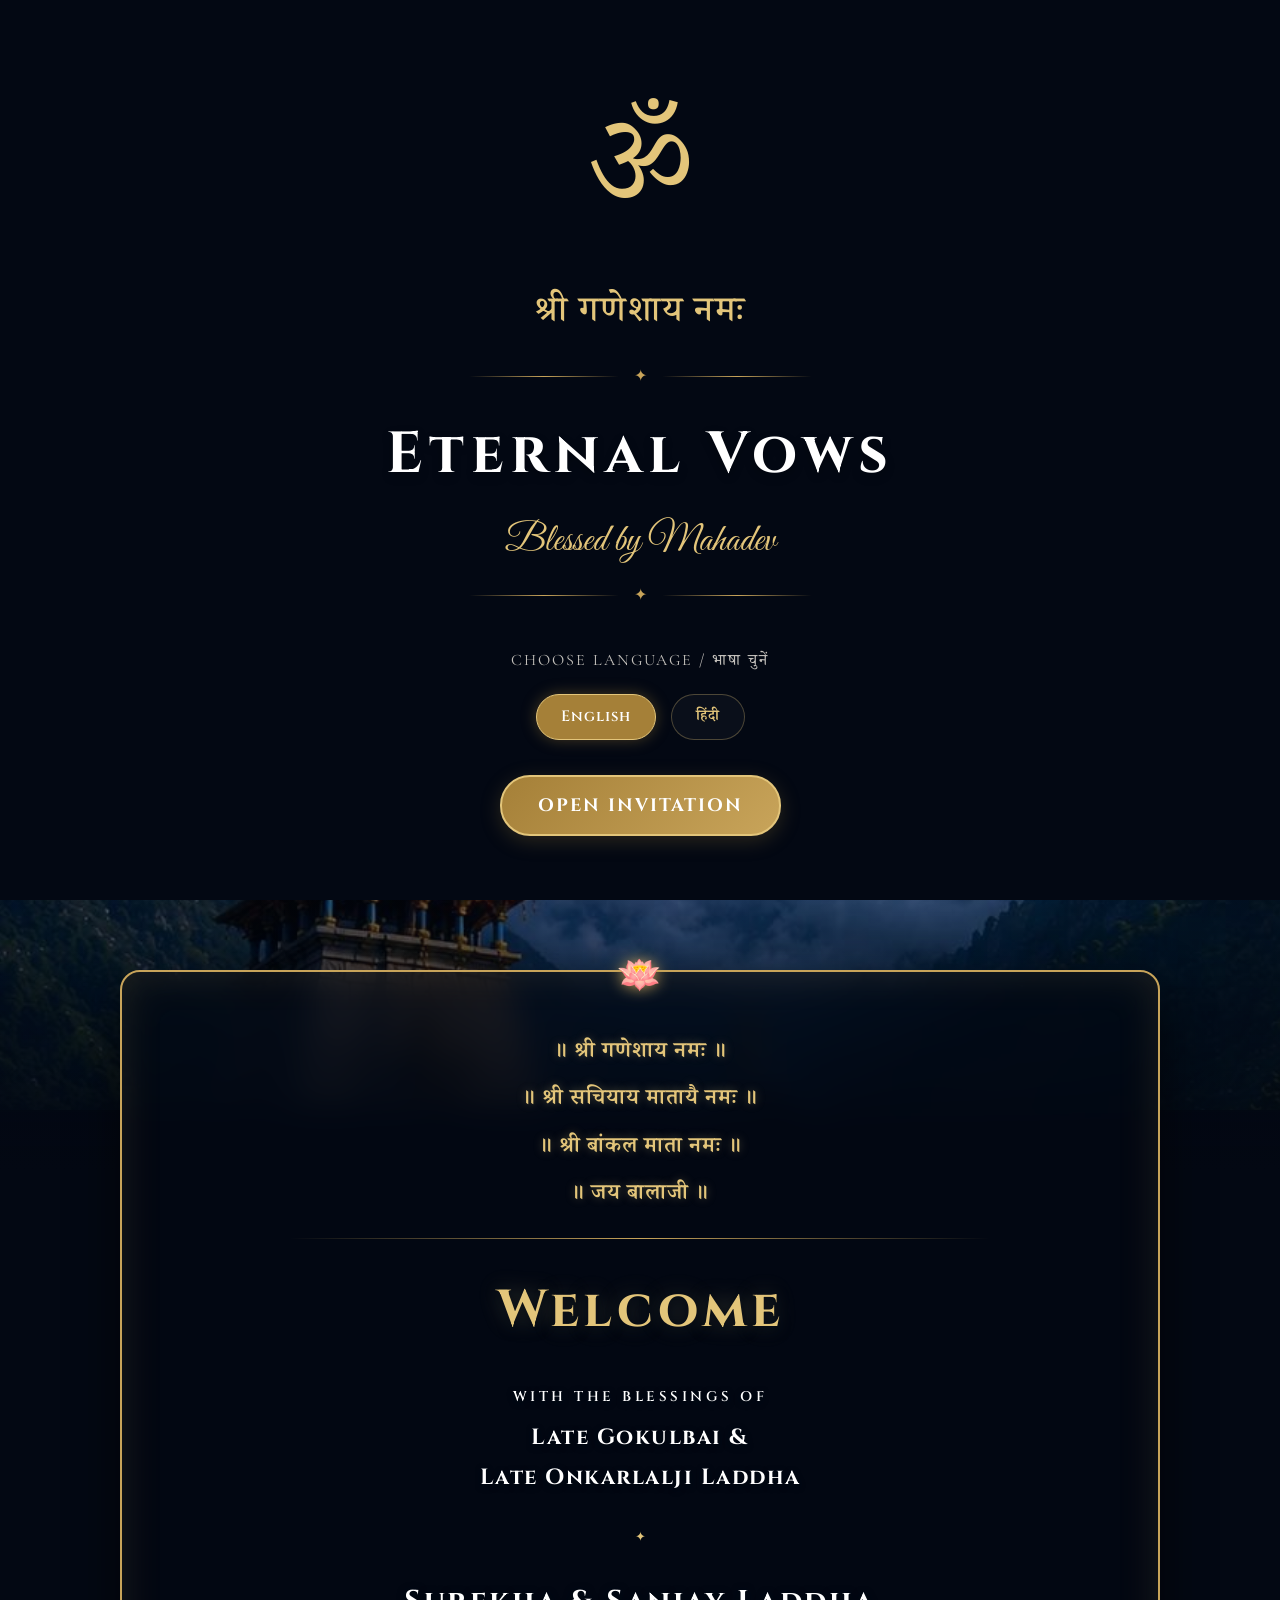
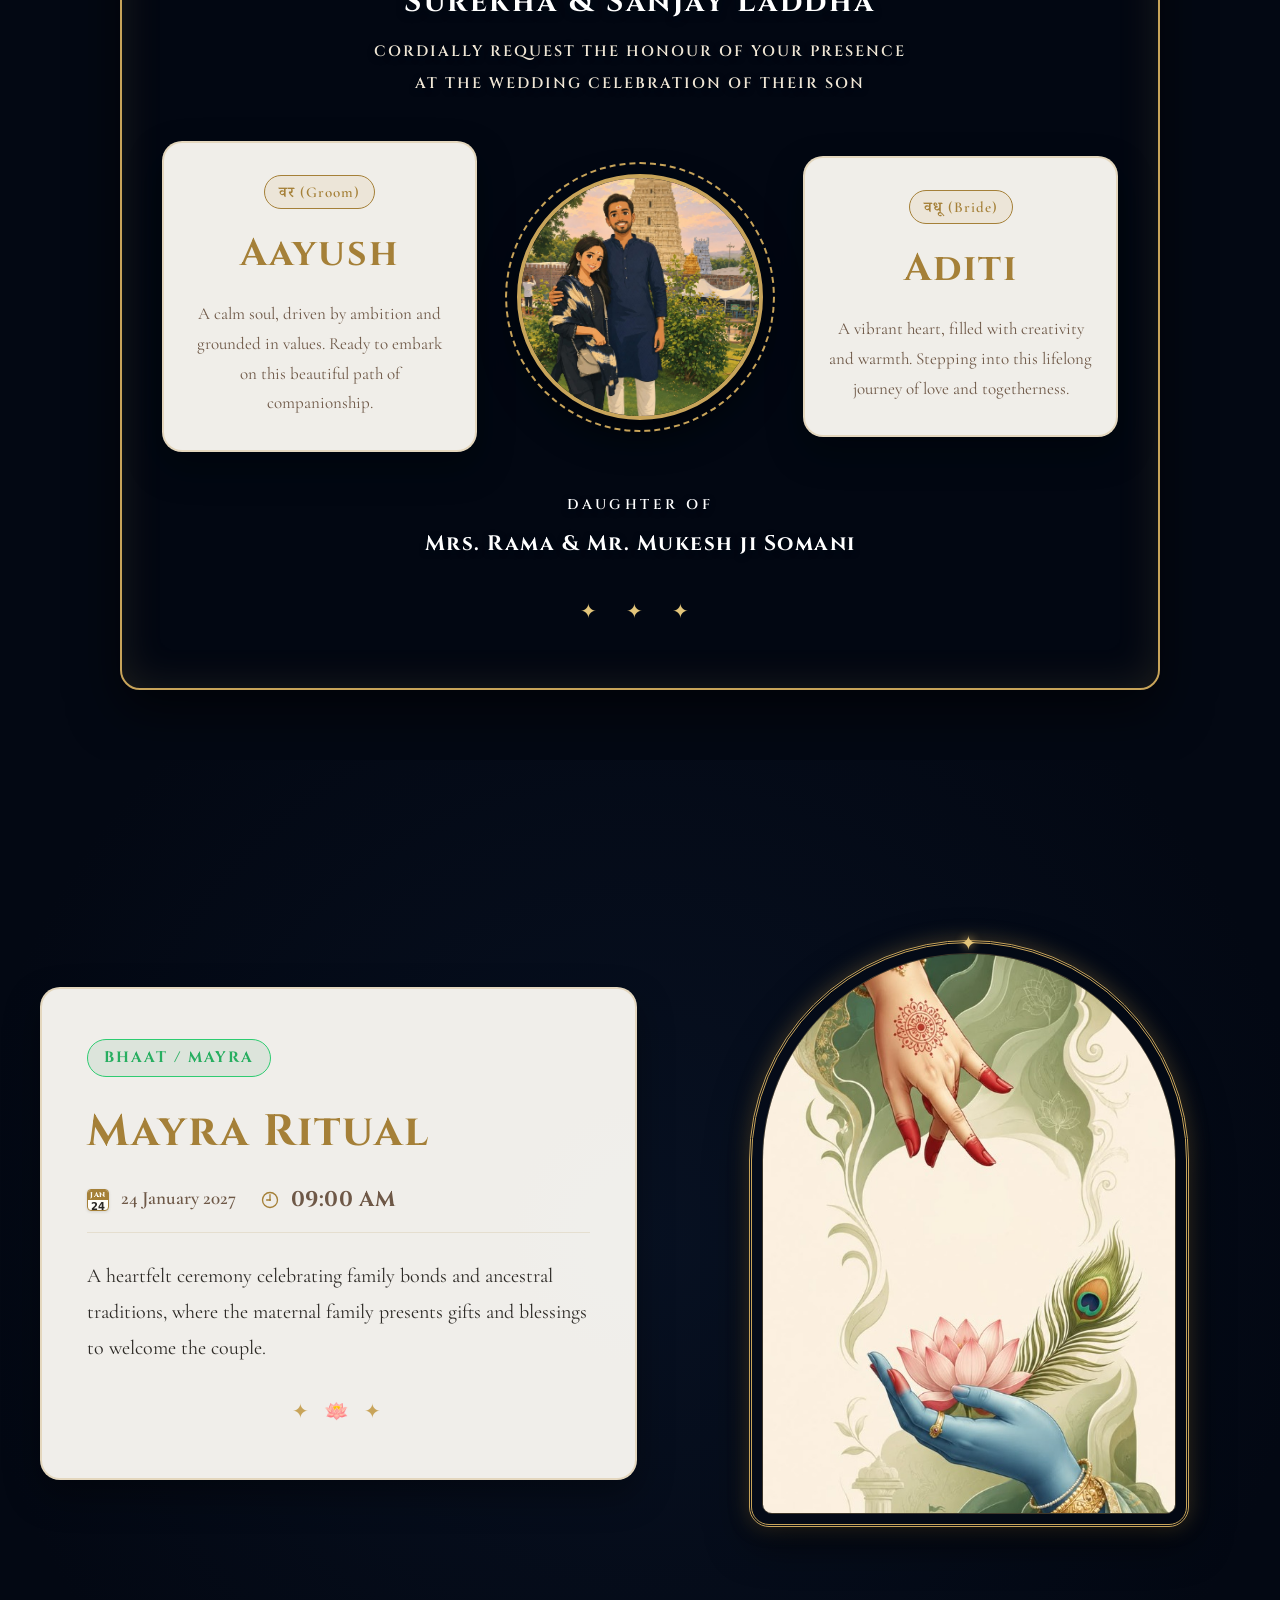
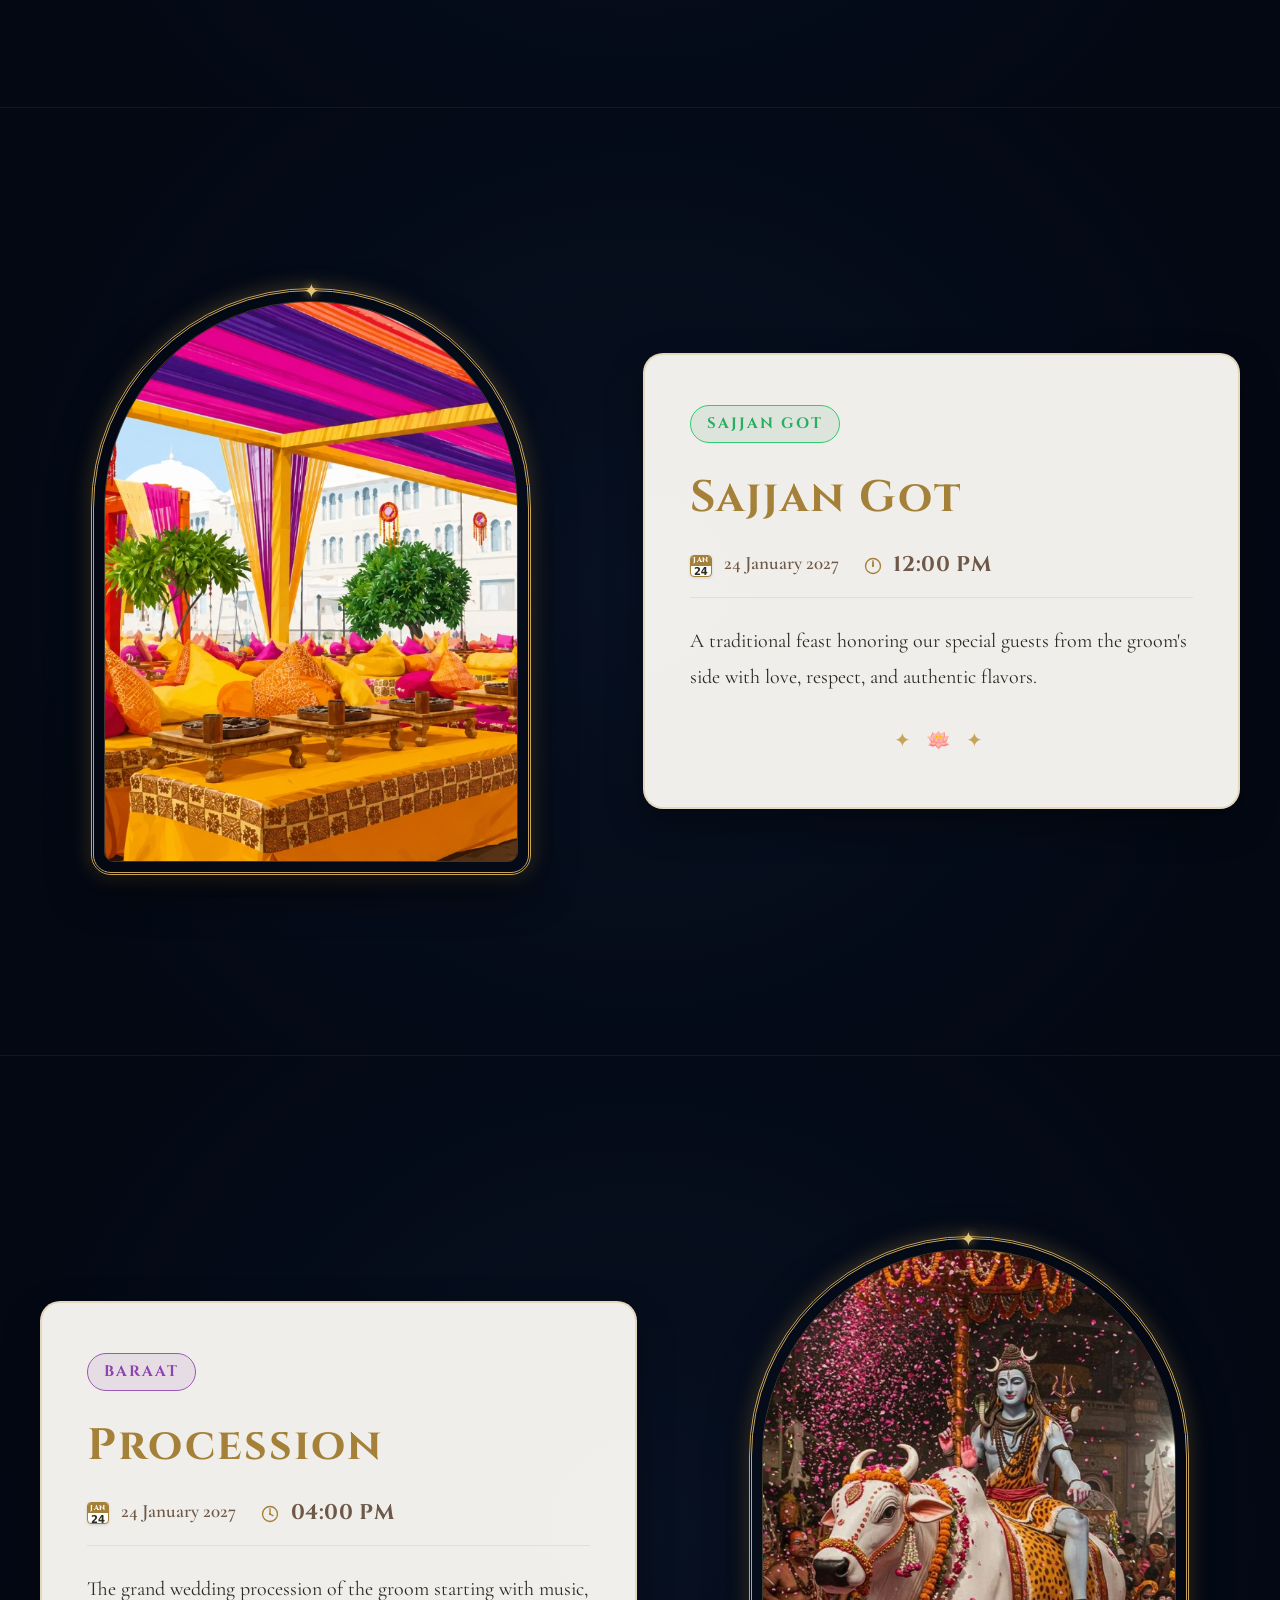
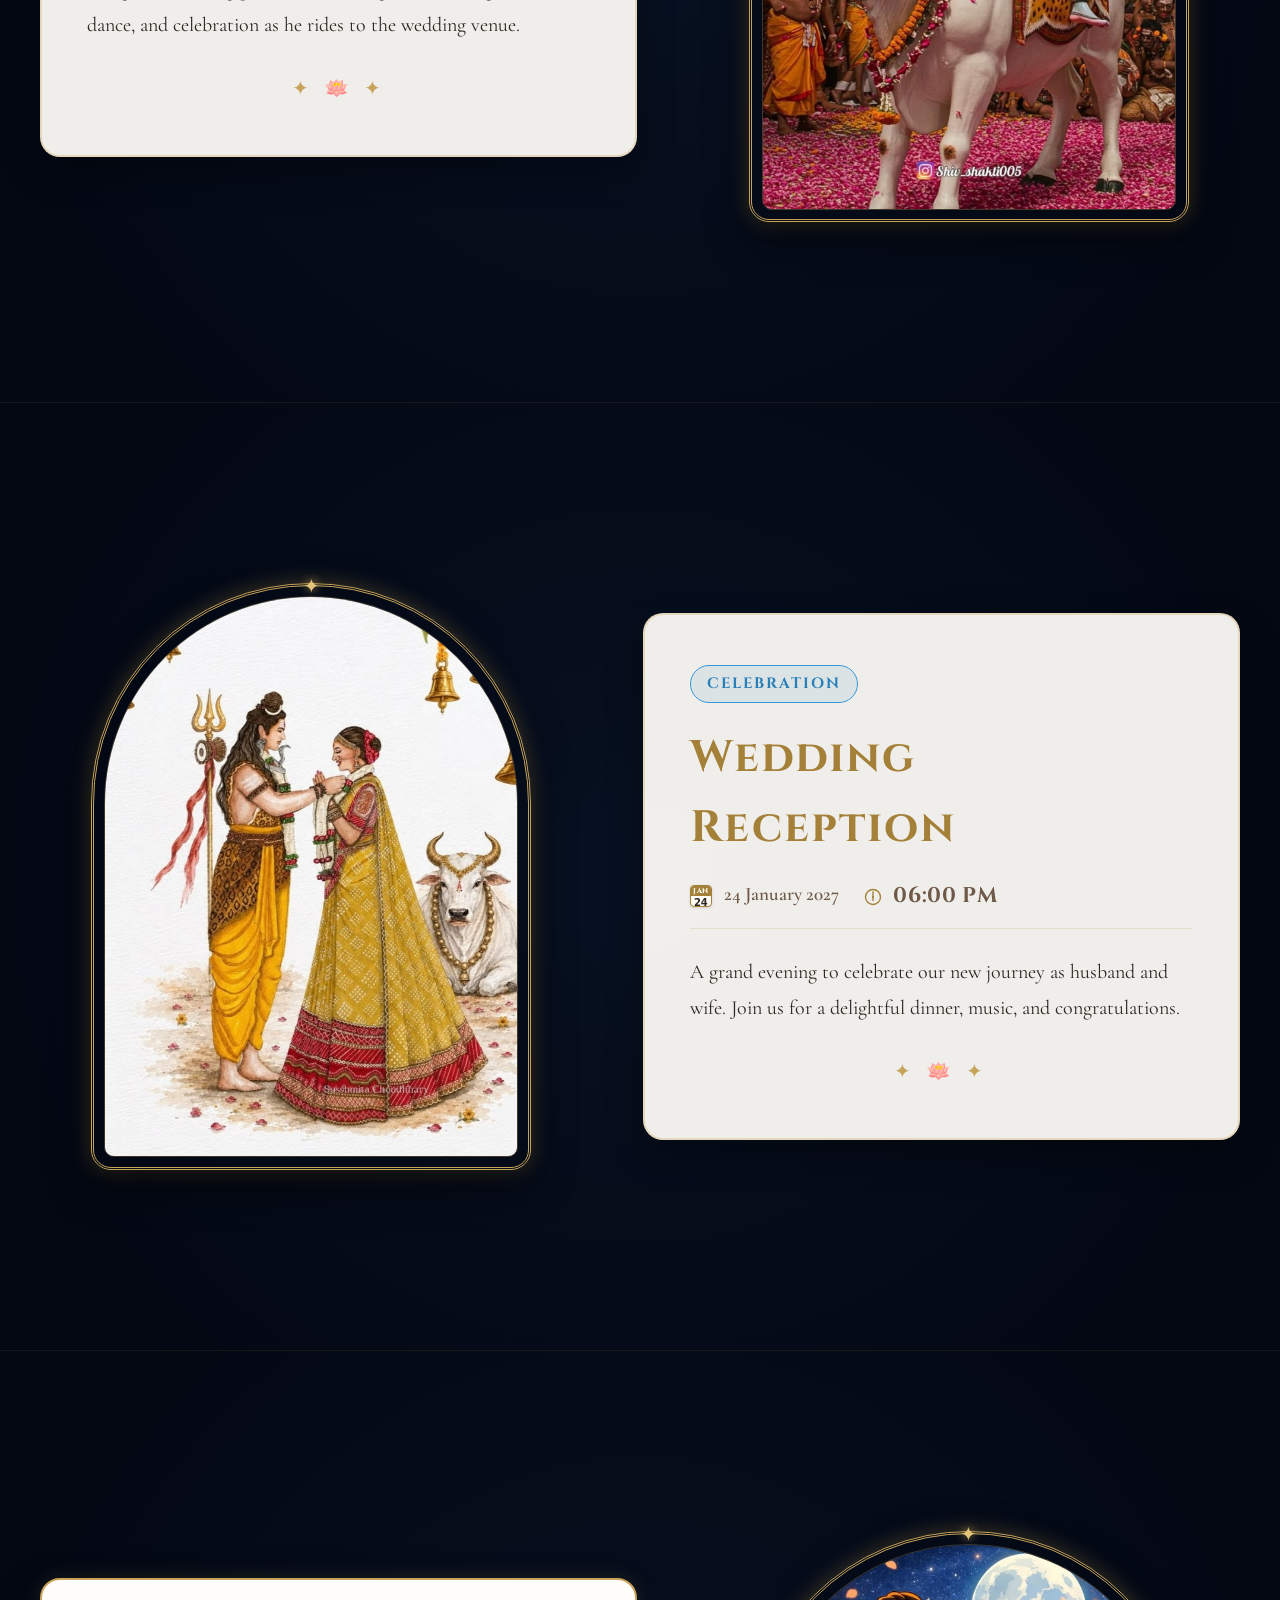
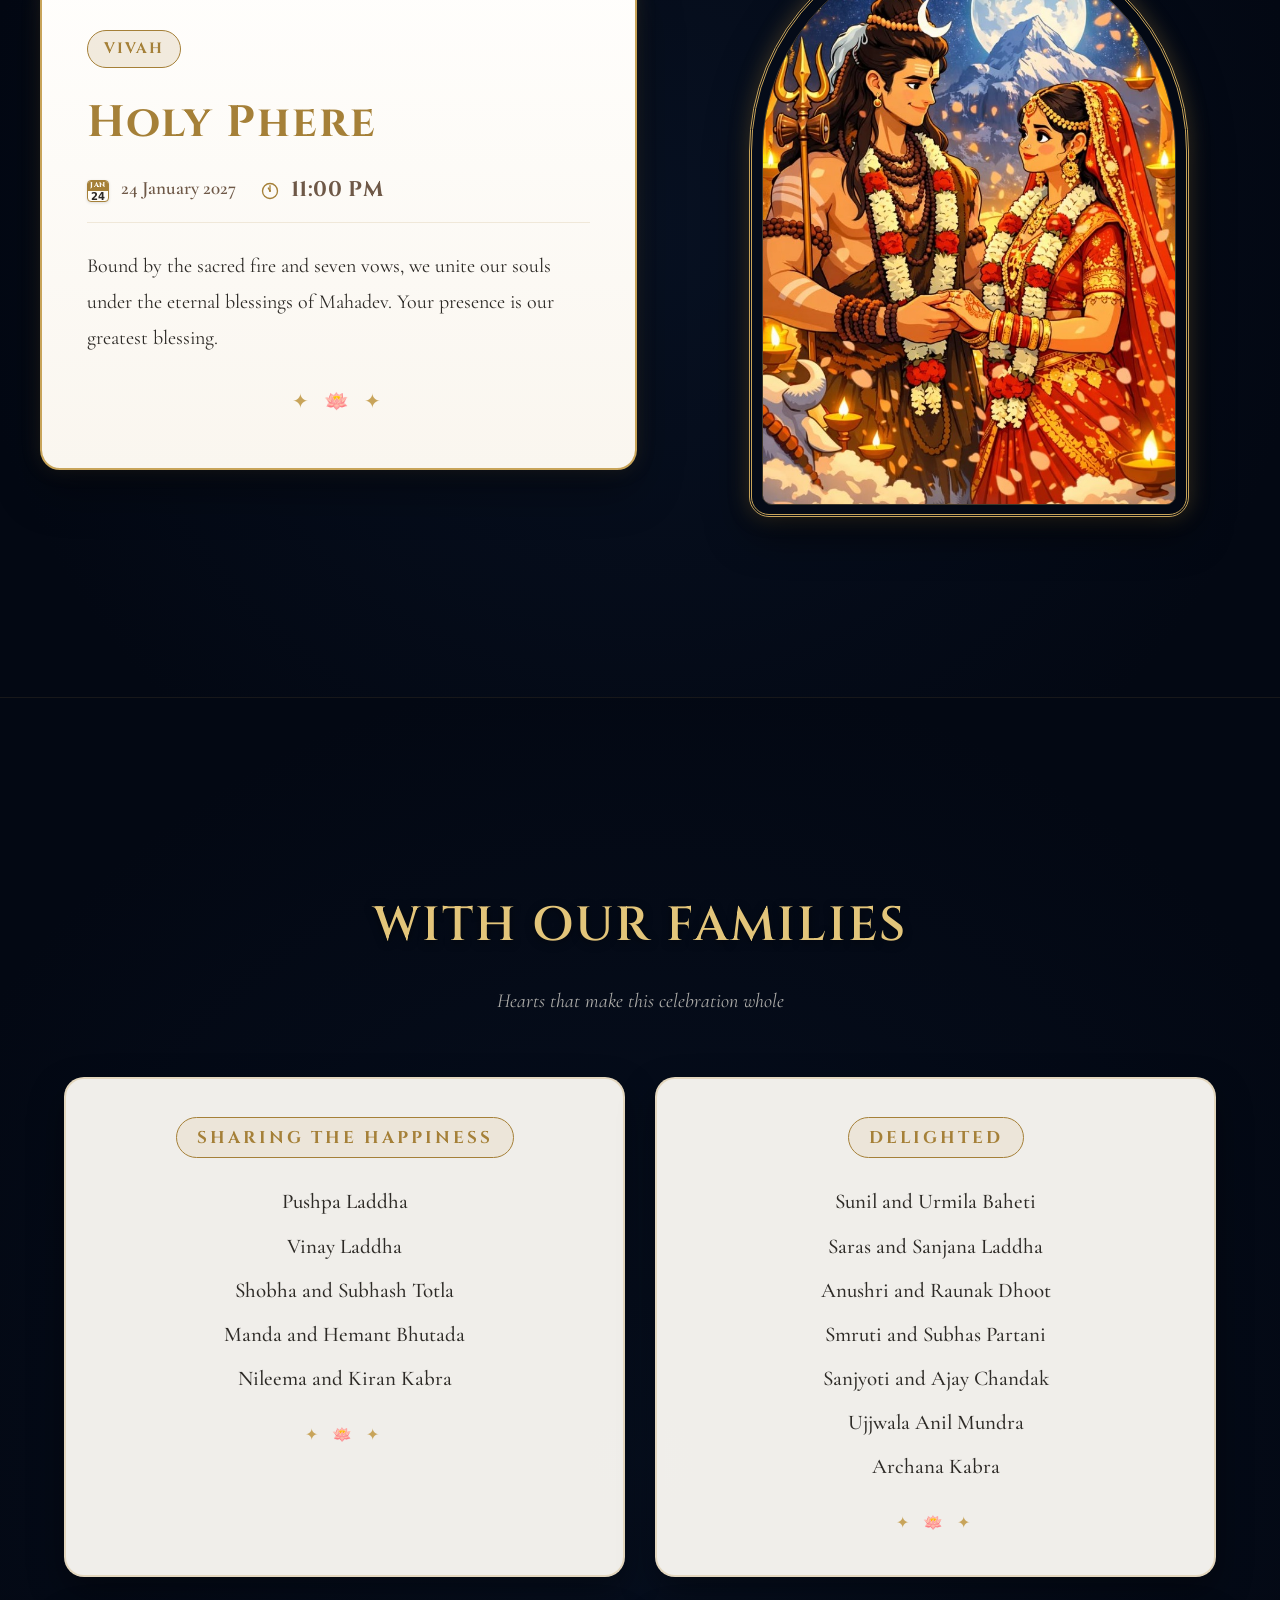
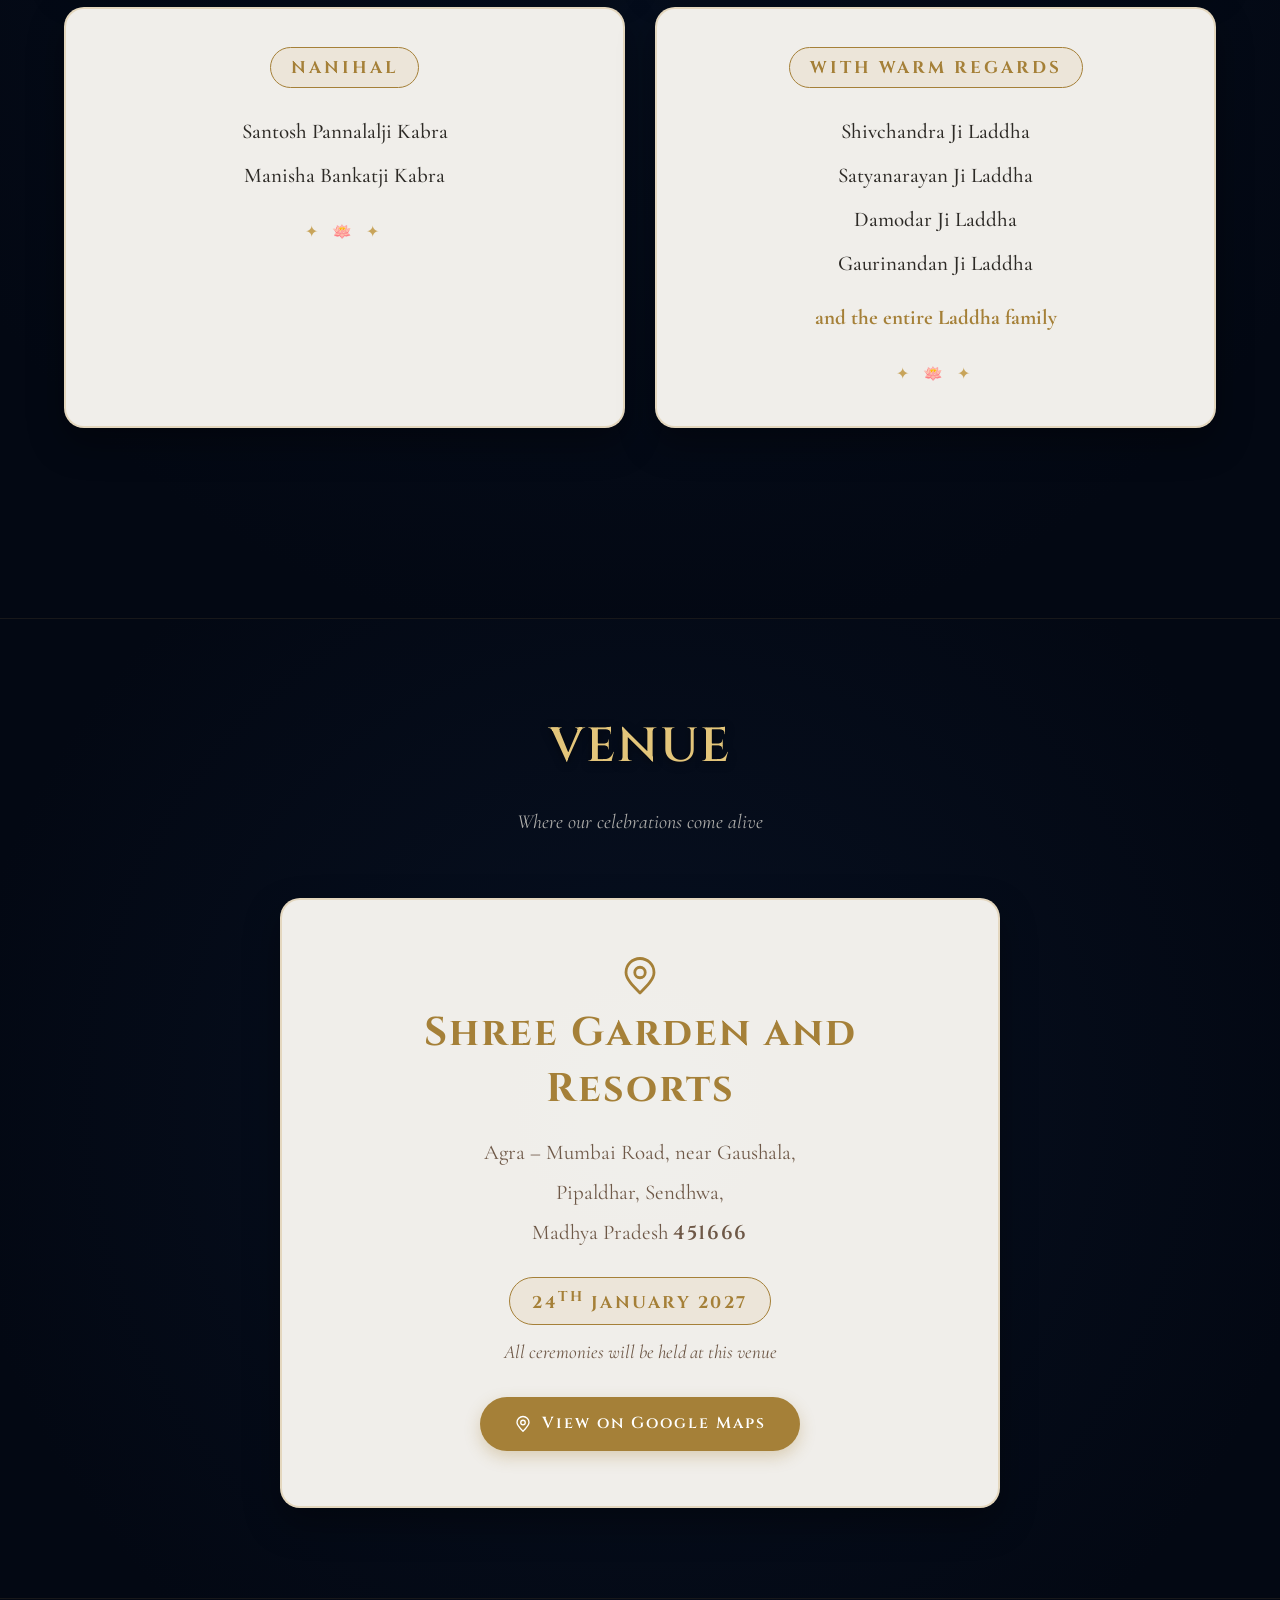
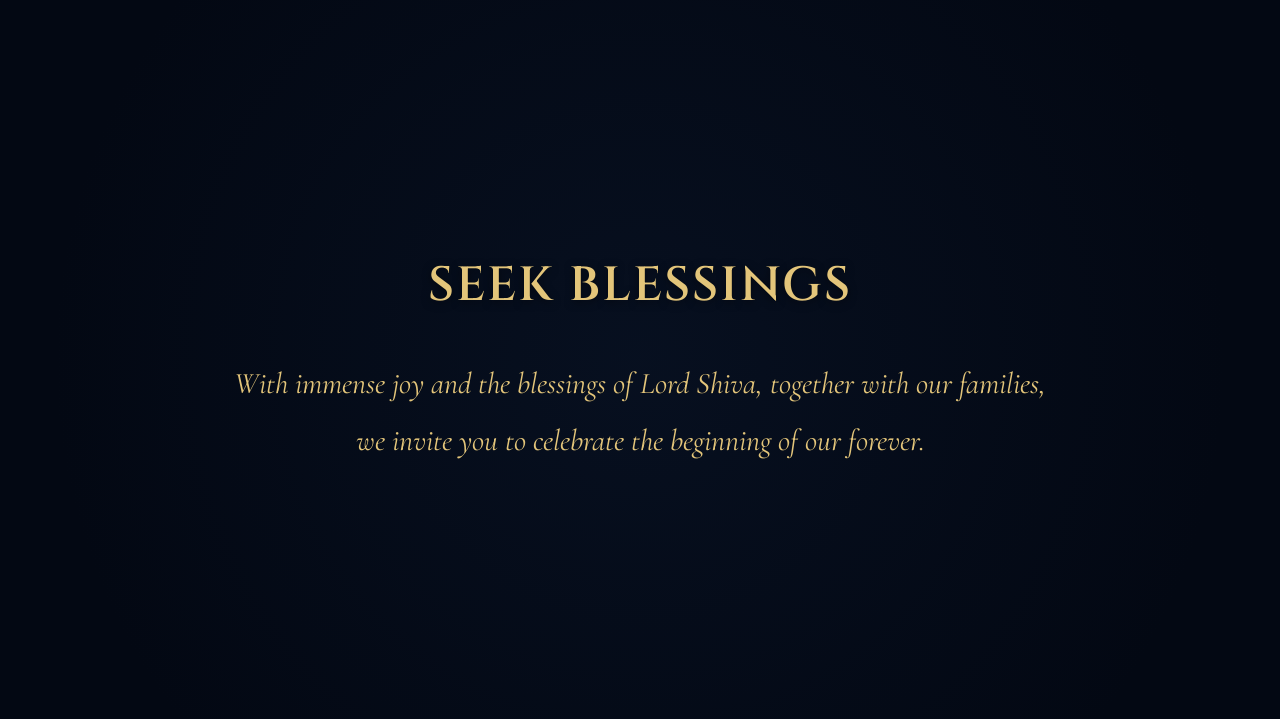
==== index.html @ 37b9961a "Eternal Vows invitation: 24 January programme only" ====
<!DOCTYPE html>
<html lang="en">

<head>
    <meta charset="UTF-8">
    <meta name="viewport" content="width=device-width, initial-scale=1.0">
    <title>Eternal Vows — Aayush & Aditi</title>

    <!-- Fonts -->
    <link rel="preconnect" href="https://fonts.googleapis.com">
    <link rel="preconnect" href="https://fonts.gstatic.com" crossorigin>
    <link href="https://fonts.googleapis.com/css2?family=Cinzel:wght@400;600;700&family=Cormorant+Garamond:ital,wght@0,300;0,400;0,500;0,600;0,700;1,400&family=Great+Vibes&family=Noto+Serif+Devanagari:wght@400;500;600;700&display=swap" rel="stylesheet">

    <!-- Stylesheets -->
    <link rel="stylesheet" href="css/variables.css?v=20260913">
    <link rel="stylesheet" href="css/base.css?v=20260913">
    <link rel="stylesheet" href="css/loader.css?v=20260913">      
    <link rel="stylesheet" href="css/story.css?v=20260913">
    <link rel="stylesheet" href="css/landing.css?v=20260913">
    <link rel="stylesheet" href="css/section.css?v=20260913">
    <link rel="stylesheet" href="css/invitation.css?v=20260913">
</head>

<body>

    <!-- ========================================== -->
    <!-- BACKGROUND MUSIC PLAYER -->
    <!-- ========================================== -->
    <button id="music-toggle" class="music-btn" aria-label="Toggle music">
        <span class="music-icon">🎵</span>
        <span class="music-waves">
            <span></span>
            <span></span>
            <span></span>
        </span>
    </button>
    <audio id="bg-music" loop preload="auto">
        <source src="assets/audio/audio.mp3" type="audio/mpeg">
    </audio>

    <!-- ========================================== -->
    <!-- DIVINE SPLASH SCREEN / LOADER -->
    <!-- ========================================== -->
    <section class="loader">
        <div class="loader-content">
            <div class="om-symbol">ॐ</div>
            <h2 class="loader-mantra" data-key="loader-mantra">श्री गणेशाय नमः</h2>
            <div class="divider">
                <span></span>
                ✦
                <span></span>
            </div>
            <h1 class="loader-title" data-key="loader-title">Eternal Vows</h1>
            <p class="loader-subtitle" data-key="loader-subtitle">Blessed by Mahadev</p>
            <div class="divider">
                <span></span>
                ✦
                <span></span>
            </div>
            
            <!-- Language and Open Controls -->
            <div class="splash-controls">
                <p class="select-lang-text" data-key="select-lang-text">Choose Language / भाषा चुनें</p>
                <div class="lang-buttons">
                    <button id="lang-en" class="lang-btn active">English</button>
                    <button id="lang-hi" class="lang-btn">हिंदी</button>
                </div>
                <button id="open-invitation-btn" class="open-btn" data-key="open-btn">Open Invitation</button>
            </div>
        </div>
    </section>

    <!-- ========================================== -->
    <!-- MAIN EXPERIENCE -->
    <!-- ========================================== -->
    <main class="experience">

        <!-- DIVINE INTRO WRAPPER (Shares a single continuous background) -->
        <div class="divine-intro-wrapper">
            <div class="divine-shared-bg"></div>
            <div class="divine-shared-overlay"></div>
            
            
            <!-- 1. LANDING HERO (Mount Kailash Parallax) -->
            <section class="landing" id="home">
                <div class="hero-content">
                    <div class="om">ॐ</div>
                    <h1 data-key="hero-title">यदेतद् हृदयं तव तदस्तु हृदयं मम।<br>यदिदं हृदयं मम तदस्तु हृदयं तव॥</h1>
                    <h2 data-key="hero-names">Aayush 🪷 Aditi</h2>
                    <p class="wedding-date" data-key="hero-date">24<sup>th</sup> January 2027</p>
                </div>
            </section>

            <!-- 2. THE INVITATION (inside the divine welcome arch) -->
            <section class="welcome" id="welcome">
                <div class="welcome-content welcome-arch-frame invite-on-dark reveal">
                    <div class="invite-mantras">
                        <span data-key="invite-mantra-1">॥ श्री गणेशाय नमः ॥</span>
                        <span data-key="invite-mantra-2">॥ श्री सचियाय मातायै नमः ॥</span>
                        <span data-key="invite-mantra-3">॥ श्री बांकल माता नमः ॥</span>
                        <span data-key="invite-mantra-4">॥ जय बालाजी ॥</span>
                    </div>

                    <div class="invite-rule"></div>

                    <h2 data-key="welcome-title">Welcome</h2>

                    <div class="invite-block">
                        <p class="invite-label" data-key="invite-blessings-label">With the Blessings of</p>
                        <p class="invite-elders" data-key="invite-elders">
                            Late Gokulbai &amp;<br>Late Onkarlalji Laddha
                        </p>
                    </div>

                    <div class="invite-star">✦</div>

                    <div class="invite-block">
                        <h3 class="invite-hosts" data-key="invite-hosts">Surekha &amp; Sanjay Laddha</h3>
                        <p class="invite-request" data-key="invite-request">
                            cordially request the honour of your presence at the wedding celebration of their son
                        </p>
                    </div>

                    <div class="couple-container reveal">
                        <div class="couple-card groom">
                            <div class="card-inner">
                                <span class="spiritual-tag" data-key="groom-tag">वर (Groom)</span>
                                <h3 data-key="groom-name">Aayush</h3>
                                <p class="story-desc" data-key="groom-desc">
                                    A calm soul, driven by ambition and grounded in values. Ready to embark on this beautiful path of companionship.
                                </p>
                            </div>
                        </div>
                        <div class="couple-img-holder">
                            <img src="assets/images/couple/couple-photo.jpeg" alt="Aayush &amp; Aditi" class="couple-image">
                            <div class="frame-border"></div>
                        </div>
                        <div class="couple-card bride">
                            <div class="card-inner">
                                <span class="spiritual-tag" data-key="bride-tag">वधू (Bride)</span>
                                <h3 data-key="bride-name">Aditi</h3>
                                <p class="story-desc" data-key="bride-desc">
                                    A vibrant heart, filled with creativity and warmth. Stepping into this lifelong journey of love and togetherness.
                                </p>
                            </div>
                        </div>
                    </div>

                    <div class="invite-block">
                        <p class="invite-label" data-key="invite-daughter-label">Daughter of</p>
                        <p class="invite-parents" data-key="invite-bride-parents">
                            Mrs. Rama &amp; Mr. Mukesh ji Somani
                        </p>
                    </div>

                    <div class="divider-stars">✦ ✦ ✦</div>
                </div>
            </section>

        </div>

        <!-- 4. EVENTS SECTIONS -->





        <!-- Event 6: Mayra -->
        <section class="event-page" id="event-mayra">
            <div class="event-overlay-dark"></div>
            <div class="event-container container reveal">
                <div class="event-image-side">
                    <div class="traditional-arch-outer">
                        <img src="assets/illustrations/mayra_illustration.jpg" alt="Mayra Ritual" class="event-illustration">
                    </div>
                </div>
                <div class="event-card-side">
                    <div class="event-details-card">
                        <span class="event-ceremony-tag tag-mayra" data-key="tag-mayra">Bhaat / Mayra</span>
                        <h3 class="event-page-title" data-key="title-mayra">Mayra Ritual</h3>
                        <div class="event-page-meta">
                            <span data-key="date-24">📅 24 January 2027</span>
                            <span data-key="time-mayra">⏰ 09:00 AM</span>
                        </div>
                        <p class="event-page-desc" data-key="desc-mayra">
                            A heartfelt ceremony celebrating family bonds and ancestral traditions, where the maternal family presents gifts and blessings to welcome the couple.
                        </p>
                        <div class="ornament-divider"></div>
                    </div>
                </div>
            </div>
        </section>

        <!-- Event 7: Sajjan Got -->
        <section class="event-page" id="event-sajjangot">
            <div class="event-overlay-dark"></div>
            <div class="event-container container reveal">
                <div class="event-image-side">
                    <div class="traditional-arch-outer">
                        <img src="assets/illustrations/sajjangot_illustration.jpg" alt="Sajjan Got" class="event-illustration">
                    </div>
                </div>
                <div class="event-card-side">
                    <div class="event-details-card">
                        <span class="event-ceremony-tag tag-reception" style="background-color: rgba(46, 139, 87, 0.1); color: #27ae60; border: 1px solid #2ecc71;" data-key="tag-sajjangot">Sajjan Got</span>
                        <h3 class="event-page-title" data-key="title-sajjangot">Sajjan Got</h3>
                        <div class="event-page-meta">
                            <span data-key="date-24">📅 24 January 2027</span>
                            <span data-key="time-sajjangot">⏰ 12:00 PM</span>
                        </div>
                        <p class="event-page-desc" data-key="desc-sajjangot">
                            A traditional feast honoring our special guests from the groom's side with love, respect, and authentic flavors.
                        </p>
                        <div class="ornament-divider"></div>
                    </div>
                </div>
            </div>
        </section>

        <!-- Event 8: Procession -->
        <section class="event-page" id="event-procession">
            <div class="event-overlay-dark"></div>
            <div class="event-container container reveal">
                <div class="event-image-side">
                    <div class="traditional-arch-outer">
                        <img src="assets/illustrations/procession_illustration.jpg" alt="Procession" class="event-illustration">
                    </div>
                </div>
                <div class="event-card-side">
                    <div class="event-details-card">
                        <span class="event-ceremony-tag tag-ganesh" style="background-color: rgba(142, 68, 173, 0.1); color: #8e44ad; border: 1px solid #9b59b6;" data-key="tag-procession">Baraat</span>
                        <h3 class="event-page-title" data-key="title-procession">Procession</h3>
                        <div class="event-page-meta">
                            <span data-key="date-24">📅 24 January 2027</span>
                            <span data-key="time-procession">⏰ 04:00 PM</span>
                        </div>
                        <p class="event-page-desc" data-key="desc-procession">
                            The grand wedding procession of the groom starting with music, dance, and celebration as he rides to the wedding venue.
                        </p>
                        <div class="ornament-divider"></div>
                    </div>
                </div>
            </div>
        </section>

        <!-- Event 9: Wedding Reception -->
        <section class="event-page" id="event-reception">
            <div class="event-overlay-dark"></div>
            <div class="event-container container reveal">
                <div class="event-image-side">
                    <div class="traditional-arch-outer">
                        <img src="assets/illustrations/reception_illustration.jpg" alt="Wedding Reception" class="event-illustration">
                    </div>
                </div>
                <div class="event-card-side">
                    <div class="event-details-card">
                        <span class="event-ceremony-tag tag-reception" data-key="tag-reception">Celebration</span>
                        <h3 class="event-page-title" data-key="title-reception">Wedding Reception</h3>
                        <div class="event-page-meta">
                            <span data-key="date-24">📅 24 January 2027</span>
                            <span data-key="time-reception">⏰ 06:00 PM</span>
                        </div>
                        <p class="event-page-desc" data-key="desc-reception">
                            A grand evening to celebrate our new journey as husband and wife. Join us for a delightful dinner, music, and congratulations.
                        </p>
                        <div class="ornament-divider"></div>
                    </div>
                </div>
            </div>
        </section>

        <!-- Event 10: Holy Phere -->
        <section class="event-page" id="event-phere">
            <div class="event-overlay-dark"></div>
            <div class="event-container container reveal">
                <div class="event-image-side">
                    <div class="traditional-arch-outer">
                        <img src="assets/illustrations/wedding_illustration.jpg" alt="Holy Phere" class="event-illustration">
                    </div>
                </div>
                <div class="event-card-side">
                    <div class="event-details-card event-wedding-highlight">
                        <span class="event-ceremony-tag tag-wedding" data-key="tag-wedding">Vivah</span>
                        <h3 class="event-page-title" data-key="title-phere">Holy Phere</h3>
                        <div class="event-page-meta">
                            <span data-key="date-24">📅 24 January 2027</span>
                            <span data-key="time-phere">⏰ 11:00 PM</span>
                        </div>
                        <p class="event-page-desc" data-key="desc-phere">
                            Bound by the sacred fire and seven vows, we unite our souls under the eternal blessings of Mahadev. Your presence is our greatest blessing.
                        </p>
                        <div class="ornament-divider"></div>
                    </div>
                </div>
            </div>
        </section>


        <!-- 5. FAMILY & WELL-WISHERS -->
        <section class="family-section" id="families">
            <div class="family-overlay-dark"></div>
            <div class="container reveal">
                <h2 class="section-title" data-key="family-title">With Our Families</h2>
                <p class="section-subtitle" data-key="family-subtitle">Hearts that make this celebration whole</p>
                <div class="family-grid">
                    <div class="family-card">
                        <span class="family-card-title" data-key="family-happiness-title">Sharing the Happiness</span>
                        <p class="family-names" data-key="family-happiness-names">
                            Pushpa Laddha<br>
                            Vinay Laddha<br>
                            Shobha and Subhash Totla<br>
                            Manda and Hemant Bhutada<br>
                            Nileema and Kiran Kabra
                        </p>
                        <div class="ornament-divider"></div>
                    </div>

                    <div class="family-card">
                        <span class="family-card-title" data-key="family-delighted-title">Delighted</span>
                        <p class="family-names" data-key="family-delighted-names">
                            Sunil and Urmila Baheti<br>
                            Saras and Sanjana Laddha<br>
                            Anushri and Raunak Dhoot<br>
                            Smruti and Subhas Partani<br>
                            Sanjyoti and Ajay Chandak<br>
                            Ujjwala Anil Mundra<br>
                            Archana Kabra
                        </p>
                        <div class="ornament-divider"></div>
                    </div>

                    <div class="family-card">
                        <span class="family-card-title" data-key="family-nanihal-title">Nanihal</span>
                        <p class="family-names" data-key="family-nanihal-names">
                            Santosh Pannalalji Kabra<br>
                            Manisha Bankatji Kabra
                        </p>
                        <div class="ornament-divider"></div>
                    </div>

                    <div class="family-card">
                        <span class="family-card-title" data-key="family-regards-title">With Warm Regards</span>
                        <p class="family-names" data-key="family-regards-names">
                            Shivchandra Ji Laddha<br>
                            Satyanarayan Ji Laddha<br>
                            Damodar Ji Laddha<br>
                            Gaurinandan Ji Laddha<br>
                            <span class="family-names-all">and the entire Laddha family</span>
                        </p>
                        <div class="ornament-divider"></div>
                    </div>
                </div>
            </div>
        </section>

        <!-- 6. VENUE -->
        <section class="venue-section" id="venue">
            <div class="venue-overlay-dark"></div>
            <div class="container reveal" style="padding: 0; max-width: 1200px;">
                <h2 class="section-title" data-key="venue-title">Venue</h2>
                <p class="section-subtitle" data-key="venue-subtitle">Where our celebrations come alive</p>
                <div class="venue-card">
                    <svg class="venue-pin" viewBox="0 0 24 24" width="42" height="42" fill="none" stroke="currentColor" stroke-width="1.6" stroke-linecap="round" stroke-linejoin="round" aria-hidden="true" style="margin: 0 auto;">
                        <path d="M12 21.7C16.2 17.5 20 13.7 20 10a8 8 0 1 0-16 0c0 3.7 3.8 7.5 8 11.7z"></path>
                        <circle cx="12" cy="10" r="3"></circle>
                    </svg>
                    <h3 class="venue-name" data-key="venue-name">Shree Garden and Resorts</h3>
                    <p class="venue-address" data-key="venue-address">
                        Agra &ndash; Mumbai Road, near Gaushala,<br>Pipaldhar, Sendhwa,<br>Madhya Pradesh <span class="venue-pincode">451666</span>
                    </p>
                    <div class="venue-dates" data-key="venue-dates">24<sup>th</sup> January 2027</div>
                    <p class="venue-note" data-key="venue-note">All ceremonies will be held at this venue</p>
                    <a class="venue-map-btn" href="https://maps.app.goo.gl/TpYXcLr2PKFUnaeE8" target="_blank" rel="noopener noreferrer">
                        <svg viewBox="0 0 24 24" width="18" height="18" fill="none" stroke="currentColor" stroke-width="1.8" stroke-linecap="round" stroke-linejoin="round" aria-hidden="true">
                            <path d="M12 21.7C16.2 17.5 20 13.7 20 10a8 8 0 1 0-16 0c0 3.7 3.8 7.5 8 11.7z"></path>
                            <circle cx="12" cy="10" r="3"></circle>
                        </svg>
                        <span data-key="venue-map-btn">View on Google Maps</span>
                    </a>
                </div>
            </div>
        </section>

        <!-- RSVP & Blessings Section (Last Page) -->
        <section class="rsvp-section reveal" id="rsvp" style="min-height: 80vh; display: flex; align-items: center; justify-content: center;">
            <div class="rsvp-overlay-dark"></div>
            <div class="container" style="padding: 0; text-align: center;">
                <h2 class="section-title" style="margin-bottom: 30px;" data-key="rsvp-title">Seek Blessings</h2>
                <p class="section-subtitle" style="font-size: clamp(20px, 3.4vw, 30px); line-height: 1.9; max-width: 820px; margin: 0 auto; color: var(--gold-light);" data-key="rsvp-subtitle">
                    With immense joy and the blessings of Lord Shiva, together with our families,
                    we invite you to celebrate the beginning of our forever.
                </p>
            </div>
        </section>

    </main>

    <!-- Script -->
    <script src="js/app.js?v=20260913"></script>
</body>

</html>
---- css/variables.css ----
:root {
    /* Backgrounds: Full website is consistently dark */
    --background: #030813;
    --deep-bg: #030813;
    --deep-blue: #081121;
    --indigo-glow: #10213D;
    
    /* Card Colors: Light/Cream contrasting cards */
    --card-light: #FFFDF8;
    --card-light-alt: #FAF6EF;
    
    /* Metallic Golds & Accents */
    --gold: #C8A45A;
    --gold-light: #E3C57A;
    --gold-dark: #A58038;
    --gold-glow: rgba(200, 164, 90, 0.35);
    
    /* Spiritual Shiva Blue */
    --shiva-blue: #4A6E82;
    --shiva-blue-light: #6A8E9E;
    
    /* Text Colors */
    --text-dark: #2D2A26;
    --text-light: #F4EFE6;
    --text-muted: #6E5847;
    
    /* Glassmorphism Styles (Dark Theme) */
    --glass-bg: rgba(255, 255, 255, 0.05);
    --glass-border: rgba(255, 255, 255, 0.12);
    --glass-shadow: 0 15px 35px rgba(0, 0, 0, 0.5);
    
    /* Glassmorphism Styles (Light/Cream Cards on Dark Bg) */
    --glass-light-bg: rgba(255, 253, 248, 0.94);
    --glass-light-border: rgba(200, 164, 90, 0.3);
    --glass-light-shadow: 0 15px 35px rgba(0, 0, 0, 0.35);

    /* Fonts */
    --heading: 'Cinzel', 'Noto Serif Devanagari', serif;
    --body: 'Cormorant Garamond', 'Noto Serif Devanagari', serif;
    --decorative: 'Great Vibes', 'Noto Serif Devanagari', cursive;

    /* Transitions */
    --transition-slow: all 0.8s cubic-bezier(0.25, 1, 0.5, 1);
    --transition-medium: all 0.4s cubic-bezier(0.25, 0.46, 0.45, 0.94);
}
---- css/base.css ----
* {
    margin: 0;
    padding: 0;
    box-sizing: border-box;
}

html {
    scroll-behavior: smooth;
}

body {
    background-color: var(--background);
    color: var(--text-light); /* Light text on dark bg */
    font-family: var(--body);
    overflow-x: hidden;
    min-height: 100vh;
    line-height: 1.6;
    -webkit-font-smoothing: antialiased;
}

/* Custom Premium Scrollbar */
::-webkit-scrollbar {
    width: 8px;
}

::-webkit-scrollbar-track {
    background: var(--deep-bg);
}

::-webkit-scrollbar-thumb {
    background: var(--gold);
    border-radius: 4px;
}

::-webkit-scrollbar-thumb:hover {
    background: var(--gold-light);
}

/* Common Typography & Layouts */
h1, h2, h3, h4, h5, h6 {
    font-family: var(--heading);
    letter-spacing: 2px;
}

img {
    max-width: 100%;
    height: auto;
    display: block;
}

a {
    text-decoration: none;
    color: inherit;
}

button {
    cursor: pointer;
    border: none;
    background: none;
    font-family: inherit;
}

/* Scroll Animation classes */
.reveal {
    opacity: 0;
    transform: translateY(30px) scale(0.96);
    transition: opacity 1.2s cubic-bezier(0.25, 1, 0.5, 1),
                transform 1.2s cubic-bezier(0.25, 1, 0.5, 1);
}

.reveal.active {
    opacity: 1;
    transform: translateY(0) scale(1);
}

/* Background Music Button Widget */
.music-btn {
    position: fixed;
    top: 25px;
    right: 25px;
    width: 50px;
    height: 50px;
    border-radius: 50%;
    background: rgba(255, 255, 255, 0.08);
    border: 1px solid var(--gold-light);
    color: var(--gold-light);
    display: flex;
    justify-content: center;
    align-items: center;
    z-index: 1000;
    backdrop-filter: blur(10px);
    box-shadow: 0 4px 15px rgba(0, 0, 0, 0.2);
    transition: var(--transition-medium);
}

.music-btn:hover {
    background: var(--gold-light);
    color: var(--deep-bg);
    transform: scale(1.1);
    box-shadow: 0 0 15px var(--gold-light);
}

.music-btn.playing .music-icon {
    animation: rotateMusic 4s linear infinite;
}

.music-waves {
    position: absolute;
    width: 30px;
    height: 30px;
    display: flex;
    align-items: flex-end;
    justify-content: center;
    gap: 2px;
    opacity: 0;
    transition: opacity 0.3s;
}

.music-btn.playing .music-waves {
    opacity: 1;
}

.music-btn.playing .music-icon {
    opacity: 0.3;
}

.music-waves span {
    width: 2px;
    background-color: var(--gold-light);
    animation: waveBounce 1.2s ease-in-out infinite alternate;
}

.music-waves span:nth-child(2) {
    animation-delay: 0.2s;
    height: 18px;
}

.music-waves span:nth-child(1) {
    animation-delay: 0s;
    height: 12px;
}

.music-waves span:nth-child(3) {
    animation-delay: 0.4s;
    height: 10px;
}

@keyframes rotateMusic {
    0% { transform: rotate(0deg); }
    100% { transform: rotate(360deg); }
}

@keyframes waveBounce {
    0% { height: 3px; }
    100% { height: 22px; }
}

/* Common Container utility */
.container {
    width: 90%;
    max-width: 1200px;
    margin: 0 auto;
    padding: 100px 0;
    position: relative;
    z-index: 5;
}

.section-title {
    font-size: clamp(32px, 5vw, 48px);
    text-align: center;
    color: var(--gold-light);
    margin-bottom: 20px;
    text-transform: uppercase;
    font-weight: 600;
    text-shadow: 0 2px 8px rgba(0,0,0,0.5);
}

.section-subtitle {
    text-align: center;
    color: rgba(244, 239, 230, 0.7);
    font-size: 20px;
    font-family: var(--body);
    margin-bottom: 60px;
    font-style: italic;
}


/* ==========================================
   MARIGOLD FLOWER SHOWER SYSTEM
   ========================================== */

.flower-container {
    position: fixed;
    inset: 0;
    width: 100%;
    height: 100vh;
    pointer-events: none;
    z-index: 99;
    overflow: hidden;
}

.flower-petal {
    position: absolute;
    top: -20px;
    pointer-events: none;
    border-radius: 50% 0 50% 50%;
    transform-origin: center;
    animation: flowerFall 9s ease-in-out infinite;
    opacity: 0.85;
}

.petal-pink-light {
    background: linear-gradient(135deg, #FFF0F5 0%, #FFC0CB 100%); /* Lavender blush to pink */
    box-shadow: 0 2px 5px rgba(255, 192, 203, 0.3);
}

.petal-pink-dark {
    background: linear-gradient(135deg, #FFC0CB 0%, #FFB7C5 100%); /* Pink to soft rose */
    box-shadow: 0 2px 5px rgba(255, 183, 197, 0.35);
}

@keyframes flowerFall {
    0% {
        transform: translateY(-5vh) rotate(0deg) translateX(0);
        opacity: 0;
    }
    10% {
        opacity: 0.8;
    }
    25% {
        transform: translateY(25vh) rotate(120deg) translateX(25px);
    }
    50% {
        transform: translateY(50vh) rotate(240deg) translateX(-25px);
    }
    75% {
        transform: translateY(75vh) rotate(360deg) translateX(20px);
    }
    100% {
        transform: translateY(105vh) rotate(480deg) translateX(-10px);
        opacity: 0;
    }
}
---- css/loader.css ----
.loader {
    position: fixed;
    inset: 0;
    background: var(--deep-bg);
    display: flex;
    justify-content: center;
    align-items: center;
    z-index: 9999;
    transition: opacity 1.2s cubic-bezier(0.25, 1, 0.5, 1);
    padding: 20px;
}

.loader-content {
    text-align: center;
    color: var(--text-light);
    max-width: 600px;
}

/* OM */
.om-symbol {
    font-size: clamp(80px, 12vw, 120px);
    color: var(--gold-light);
    margin-bottom: 25px;
    animation: omGlow 3s ease-in-out infinite;
    user-select: none;
}

/* Sanskrit Mantra */
.loader-mantra {
    font-size: clamp(24px, 4vw, 36px);
    color: var(--gold-light);
    font-family: var(--body);
    font-weight: 500;
    letter-spacing: 2px;
    margin-bottom: 25px;
    opacity: 0;
    animation: fadeUp 1.8s cubic-bezier(0.25, 1, 0.5, 1) forwards;
    animation-delay: 0.3s;
}

/* Title */
.loader-title {
    font-family: var(--heading);
    font-size: clamp(38px, 6vw, 58px);
    letter-spacing: 6px;
    margin: 20px 0 10px;
    color: #ffffff;
    opacity: 0;
    animation: fadeUp 1.8s cubic-bezier(0.25, 1, 0.5, 1) forwards;
    animation-delay: 0.6s;
    text-shadow: 0 4px 10px rgba(0,0,0,0.3);
}

/* Subtitle */
.loader-subtitle {
    font-family: var(--decorative);
    font-size: clamp(28px, 5vw, 38px);
    color: var(--gold-light);
    opacity: 0;
    animation: fadeUp 1.8s cubic-bezier(0.25, 1, 0.5, 1) forwards;
    animation-delay: 0.9s;
}

/* Divider */
.divider {
    display: flex;
    align-items: center;
    justify-content: center;
    gap: 15px;
    color: var(--gold);
    font-size: 16px;
    margin: 10px 0;
    opacity: 0;
    animation: fadeIn 2s ease forwards;
    animation-delay: 0.8s;
}

.divider span {
    width: clamp(80px, 15vw, 150px);
    height: 1px;
    background: linear-gradient(to right, transparent, var(--gold), transparent);
}

/* Animations */
@keyframes fadeUp {
    from {
        opacity: 0;
        transform: translateY(30px);
    }
    to {
        opacity: 1;
        transform: translateY(0);
    }
}

@keyframes fadeIn {
    from {
        opacity: 0;
    }
    to {
        opacity: 1;
    }
}

@keyframes omGlow {
    0%, 100% {
        transform: scale(1);
        text-shadow: 0 0 10px rgba(227, 197, 122, 0.2);
    }
    50% {
        transform: scale(1.06);
        text-shadow: 
            0 0 25px rgba(227, 197, 122, 0.7),
            0 0 50px rgba(227, 197, 122, 0.4);
    }
}

/* ==========================================
   SPLASH CONTROLS / LANG SELECTION
   ========================================== */

.splash-controls {
    margin-top: 40px;
    opacity: 0;
    animation: fadeUp 1.8s cubic-bezier(0.25, 1, 0.5, 1) forwards;
    animation-delay: 1.2s;
    display: flex;
    flex-direction: column;
    align-items: center;
    gap: 20px;
}

.select-lang-text {
    font-family: var(--body);
    font-size: 16px;
    letter-spacing: 2px;
    color: var(--text-light);
    opacity: 0.8;
    text-transform: uppercase;
}

.lang-buttons {
    display: flex;
    gap: 15px;
}

.lang-btn {
    padding: 10px 24px;
    font-family: var(--heading);
    font-size: 15px;
    font-weight: 600;
    letter-spacing: 1px;
    color: var(--gold-light);
    border: 1px solid rgba(227, 197, 122, 0.3);
    background: rgba(255, 255, 255, 0.03);
    border-radius: 25px;
    transition: var(--transition-medium);
}

.lang-btn:hover {
    border-color: var(--gold);
    background: rgba(200, 164, 90, 0.08);
}

.lang-btn.active {
    background: var(--gold-dark);
    color: #ffffff;
    border-color: var(--gold-light);
    box-shadow: 0 0 15px rgba(165, 128, 56, 0.4);
}

.open-btn {
    margin-top: 15px;
    padding: 16px 36px;
    font-family: var(--heading);
    font-size: 18px;
    font-weight: 700;
    letter-spacing: 2px;
    text-transform: uppercase;
    color: #ffffff;
    background: linear-gradient(135deg, var(--gold-dark) 0%, var(--gold) 100%);
    border: 2px solid var(--gold-light);
    border-radius: 30px;
    box-shadow: 0 5px 20px rgba(165, 128, 56, 0.25);
    transition: var(--transition-medium);
    animation: openPulse 3s infinite alternate;
}

.open-btn:hover {
    transform: translateY(-3px) scale(1.03);
    box-shadow: 
        0 8px 25px rgba(227, 197, 122, 0.45),
        0 0 15px var(--gold-glow);
    border-color: #ffffff;
}

.open-btn:active {
    transform: translateY(-1px) scale(1.01);
}

@keyframes openPulse {
    0% {
        box-shadow: 0 5px 15px rgba(165, 128, 56, 0.25);
    }
    100% {
        box-shadow: 
            0 5px 25px rgba(227, 197, 122, 0.5),
            0 0 20px var(--gold-glow);
    }
}
---- css/story.css ----
/* ==========================================
   STORY SECTION ADDITIONAL STYLES (OPTIONAL)
   ========================================== */

/* This file is reserved for future custom story updates. All core couple section styles are unified in section.css */
---- css/landing.css ----
/* ==========================================
   LANDING / HERO SECTION
   ========================================== */

/* Intro Wrapper (shares a single continuous background across first 2 pages) */
.divine-intro-wrapper {
    position: relative;
    width: 100%;
    background-color: var(--deep-bg);
    overflow: hidden;
}

.divine-shared-bg {
    position: absolute;
    top: -60px;
    left: -60px;
    right: -60px;
    height: 130vh;
    background: url("../assets/images/backgrounds/mount-kailash.jpeg") no-repeat;
    background-size: cover;
    background-position: center top;
    z-index: 1;
    transition: var(--transition-slow);
    
    /* Hardware acceleration to prevent image pixelation on mobile */
    -webkit-transform: translate3d(0, 0, 0);
    transform: translate3d(0, 0, 0);
    -webkit-backface-visibility: hidden;
    backface-visibility: hidden;
    -webkit-transform-style: preserve-3d;
    transform-style: preserve-3d;
    will-change: transform;
    image-rendering: -webkit-optimize-contrast;
    image-rendering: crisp-edges;
}

.divine-shared-overlay {
    position: absolute;
    top: 0;
    left: 0;
    right: 0;
    height: 130vh;
    background: linear-gradient(
        to bottom,
        rgba(3, 8, 19, 0.45) 0%,
        rgba(3, 8, 19, 0.35) 40%,
        rgba(3, 8, 19, 0.15) 65%,
        var(--deep-bg) 100%
    );
    z-index: 4;
    pointer-events: none;
}

.landing {
    position: relative;
    width: 100%;
    height: 100vh;
    overflow: hidden;
    background-color: transparent;
    display: flex;
    justify-content: center;
    align-items: center;
    z-index: 10;
}

/* Layered Parallax Backgrounds */

/* 2. Starry Sky Blend Layer */
.stars-overlay {
    position: absolute;
    inset: 0;
    background: url("../assets/images/backgrounds/stars.jpeg");
    background-size: cover;
    background-repeat: no-repeat;
    background-position: center;
    z-index: 2;
    opacity: 0.45;
    mix-blend-mode: screen;
    animation: starsPulse 12s ease-in-out infinite alternate;
    
    /* Prevent resolution dropping on mobile Safari */
    -webkit-transform: translate3d(0, 0, 0);
    transform: translate3d(0, 0, 0);
    -webkit-backface-visibility: hidden;
    backface-visibility: hidden;
    will-change: transform;
    image-rendering: -webkit-optimize-contrast;
    image-rendering: crisp-edges;
}

/* 3. Glowing Moon Element */
.moon-element {
    position: absolute;
    top: 6%;
    right: 15%;
    width: clamp(100px, 15vw, 160px);
    height: clamp(100px, 15vw, 160px);
    background: url("../assets/images/backgrounds/moon.jpeg") no-repeat center;
    background-size: cover;
    border-radius: 50%;
    z-index: 3;
    box-shadow: 
        0 0 30px rgba(255, 255, 255, 0.4),
        0 0 60px rgba(227, 197, 122, 0.2);
    animation: moonFloat 8s ease-in-out infinite;
    mix-blend-mode: lighten;
    opacity: 0.9;
    
    /* Prevent resolution dropping on mobile Safari */
    -webkit-transform: translate3d(0, 0, 0);
    transform: translate3d(0, 0, 0);
    -webkit-backface-visibility: hidden;
    backface-visibility: hidden;
    will-change: transform;
    image-rendering: -webkit-optimize-contrast;
    image-rendering: crisp-edges;
}

/* Hero Content */
.hero-content {
    position: relative;
    z-index: 10;
    color: #ffffff;
    text-align: center;
    display: flex;
    flex-direction: column;
    align-items: center;
    justify-content: center;
    padding: 20px;
    height: 100%;
    transform: translateY(-19vh);
}

.hero-content .om {
    font-size: clamp(60px, 10vw, 85px);
    color: var(--gold-light);
    animation: omPulse 4s ease-in-out infinite;
    margin-bottom: 10px;
    text-shadow: 
        -1px -1px 0 rgba(3, 8, 19, 0.8),
         1px -1px 0 rgba(3, 8, 19, 0.8),
        -1px  1px 0 rgba(3, 8, 19, 0.8),
         1px  1px 0 rgba(3, 8, 19, 0.8),
         0 0 20px rgba(227, 197, 122, 0.5);
    user-select: none;
}

.hero-content h1 {
    font-family: var(--heading);
    font-size: clamp(22px, 4.5vw, 42px);
    font-weight: 600;
    line-height: 1.6;
    letter-spacing: 1px;
    color: var(--gold-light);
    margin: 20px 0;
    text-shadow: 
        -1px -1px 0 rgba(3, 8, 19, 0.9),  
         1px -1px 0 rgba(3, 8, 19, 0.9),
        -1px  1px 0 rgba(3, 8, 19, 0.9),
         1px  1px 0 rgba(3, 8, 19, 0.9),
         0 2px 8px rgba(3, 8, 19, 0.95),
         0 4px 20px rgba(3, 8, 19, 0.8);
    animation: titleReveal 1.8s cubic-bezier(0.25, 1, 0.5, 1) forwards;
}

.hero-content h2 {
    font-family: var(--heading);
    font-size: clamp(34px, 6.5vw, 60px);
    font-weight: 600;
    color: var(--gold-light);
    margin-bottom: 20px;
    text-shadow: 
        -1px -1px 0 rgba(3, 8, 19, 0.9),  
         1px -1px 0 rgba(3, 8, 19, 0.9),
        -1px  1px 0 rgba(3, 8, 19, 0.9),
         1px  1px 0 rgba(3, 8, 19, 0.9),
         0 3px 12px rgba(3, 8, 19, 0.95),
         0 6px 30px rgba(3, 8, 19, 0.85);
    letter-spacing: 3px;
    animation: subtitleReveal 2s cubic-bezier(0.25, 1, 0.5, 1) forwards;
}

.hero-content .wedding-date {
    font-family: var(--body);
    font-size: clamp(18px, 3.6vw, 34px);
    letter-spacing: 3px;
    color: var(--gold-light);
    text-shadow: 
        -1px -1px 0 rgba(3, 8, 19, 0.9),  
         1px -1px 0 rgba(3, 8, 19, 0.9),
        -1px  1px 0 rgba(3, 8, 19, 0.9),
         1px  1px 0 rgba(3, 8, 19, 0.9),
         0 2px 8px rgba(3, 8, 19, 0.95),
         0 4px 20px rgba(3, 8, 19, 0.8);
    border-top: 1.5px solid var(--gold-light);
    border-bottom: 1.5px solid var(--gold-light);
    padding: 8px 30px;
    margin-top: 10px;
    font-weight: 600;
    text-transform: uppercase;
    animation: dateReveal 2.2s cubic-bezier(0.25, 1, 0.5, 1) forwards;
    white-space: nowrap;
}

/* Ordinal suffixes on 23rd / 24th */
.hero-content .wedding-date sup {
    font-size: 0.55em;
    letter-spacing: 1px;
    vertical-align: super;
    margin-right: 1px;
}

/* Scroll Down Hint */
.scroll-indicator {
    position: absolute;
    bottom: 40px;
    display: flex;
    flex-direction: column;
    align-items: center;
    gap: 8px;
    color: var(--gold-light);
    cursor: pointer;
    font-family: var(--body);
    z-index: 10;
    animation: scrollFadeIn 2.5s ease forwards;
}

.scroll-indicator .scroll-text {
    font-size: 16px;
    letter-spacing: 2px;
    text-transform: uppercase;
    font-weight: 500;
    opacity: 0.8;
}

.scroll-indicator .scroll-arrow {
    font-size: 20px;
    animation: arrowBounce 2s infinite;
}

/* Animations */
@keyframes starsPulse {
    0% { opacity: 0.35; transform: scale(1); }
    100% { opacity: 0.6; transform: scale(1.03); }
}

@keyframes moonFloat {
    0%, 100% { transform: translateY(0) rotate(0deg); }
    50% { transform: translateY(-8px) rotate(1deg); }
}

@keyframes omPulse {
    0%, 100% { transform: scale(1); opacity: 0.9; }
    50% { transform: scale(1.08); opacity: 1; filter: drop-shadow(0 0 15px rgba(227, 197, 122, 0.7)); }
}

@keyframes titleReveal {
    from { opacity: 0; transform: translateY(20px) scale(0.98); }
    to { opacity: 1; transform: translateY(0) scale(1); }
}

@keyframes subtitleReveal {
    from { opacity: 0; transform: translateY(15px); }
    to { opacity: 1; transform: translateY(0); }
}

@keyframes dateReveal {
    from { opacity: 0; width: 0; }
    to { opacity: 1; width: auto; }
}

@keyframes scrollFadeIn {
    from { opacity: 0; transform: translateY(-10px); }
    to { opacity: 1; transform: translateY(0); }
}

@keyframes arrowBounce {
    0%, 100% { transform: translateY(0); opacity: 0.5; }
    50% { transform: translateY(8px); opacity: 1; }
}

/* Responsive adjustments */
@media (max-width: 768px) {
    .moon-element {
        top: 15%;
        right: 10%;
    }

    .hero-content .wedding-date {
        letter-spacing: 1.5px;
        padding: 8px 16px;
    }
}
---- css/section.css ----
/* ==========================================
   WELCOME SECTION (SEAMLESS FADE)
   ========================================== */

.welcome {
    position: relative;
    width: 100%;
    min-height: 100vh;
    padding: 70px 0;
    display: flex;
    justify-content: center;
    align-items: center;
    overflow: hidden;
}

.welcome-content {
    position: relative;
    z-index: 5;
    text-align: center;
    max-width: 1040px;
    width: 90%;
    padding: 60px 40px;
}

/* The invitation copy stays at a readable measure inside the wider box */
.welcome-content .invite-mantras,
.welcome-content > h2,
.welcome-content .invite-block,
.welcome-content .invite-rule {
    max-width: 700px;
    margin-left: auto;
    margin-right: auto;
}

/* Royal Arch Frame around welcome text */
.welcome-arch-frame {
    border: 2px solid var(--gold);
    border-radius: 20px;
    padding: 60px 40px;
    background: rgba(3, 8, 19, 0.65);
    backdrop-filter: blur(15px);
    -webkit-backdrop-filter: blur(15px);
    box-shadow: 
        0 20px 50px rgba(0, 0, 0, 0.6),
        inset 0 0 40px rgba(200, 164, 90, 0.15);
    position: relative;
}

/* Arch Frame Decorative Corners */
.welcome-arch-frame::before {
    content: '🪷';
    position: absolute;
    top: -25px;
    left: 50%;
    transform: translateX(-50%);
    font-size: 36px;
    color: var(--gold-light);
    text-shadow: 0 0 15px var(--gold);
}

.welcome-content h2 {
    font-family: var(--heading);
    font-size: clamp(32px, 5.2vw, 52px);
    margin-bottom: 10px;
    color: var(--gold-light);
    letter-spacing: 4px;
    text-shadow:
        0 3px 12px rgba(3, 8, 19, 0.85),
        0 0 22px rgba(227, 197, 122, 0.28);
}

.welcome-content .divider-stars {
    margin-top: 30px;
    color: var(--gold-light);
    font-size: 20px;
    letter-spacing: 12px;
}


/* ==========================================
   COUPLE CARDS (on the welcome page)
   ========================================== */

/* Ornate Traditional Floral Side Pillars */
.floral-pillar {
    position: absolute;
    top: 0;
    bottom: 0;
    width: 60px;
    z-index: 4;
    opacity: 0.85;
    background-size: 40px auto;
    background-repeat: repeat-y;
}

/* CSS-drawn ornamental line representing traditional column */
.pillar-left {
    left: 20px;
    border-right: 2px solid var(--gold);
    background-image: radial-gradient(circle, var(--gold-light) 2px, transparent 3px),
                      linear-gradient(to bottom, transparent, var(--gold-glow), transparent);
    background-position: 50% 0;
}

.pillar-right {
    right: 20px;
    border-left: 2px solid var(--gold);
    background-image: radial-gradient(circle, var(--gold-light) 2px, transparent 3px),
                      linear-gradient(to bottom, transparent, var(--gold-glow), transparent);
    background-position: 50% 0;
}

.couple-container {
    display: flex;
    align-items: center;
    justify-content: space-between;
    gap: 28px;
    width: 100%;
    margin: 42px 0;
    position: relative;
    z-index: 5;
}

/* Light contrast cards on dark background */
.couple-card {
    flex: 1;
    min-width: 0;
    background: var(--glass-light-bg);
    border: 2px solid var(--glass-light-border);
    border-radius: 20px;
    padding: 32px 24px;
    box-shadow: var(--glass-light-shadow);
    color: var(--text-dark);
    transition: var(--transition-medium);
}

.couple-card:hover {
    transform: translateY(-8px);
    border-color: var(--gold);
    box-shadow: 
        0 20px 40px rgba(0, 0, 0, 0.4),
        0 0 25px rgba(200, 164, 90, 0.2);
}

.couple-card h3 {
    font-size: clamp(28px, 4vw, 38px);
    color: var(--gold-dark);
    margin: 15px 0 14px;
    font-weight: 700;
}

.couple-card .spiritual-tag {
    font-size: 15px;
    color: var(--gold-dark);
    background-color: rgba(200, 164, 90, 0.12);
    border: 1px solid var(--gold-dark);
    padding: 4px 14px;
    border-radius: 20px;
    display: inline-block;
    font-weight: 600;
    letter-spacing: 1px;
}

.couple-card .story-desc {
    color: var(--text-muted);
    font-size: 17px;
    line-height: 1.75;
    font-weight: 400;
}

.couple-img-holder {
    position: relative;
    width: clamp(200px, 22vw, 270px);
    height: clamp(200px, 22vw, 270px);
    border-radius: 50%;
    padding: 12px;
    z-index: 5;
    flex-shrink: 0;
}

.couple-image {
    width: 100%;
    height: 100%;
    object-fit: cover;
    border-radius: 50%;
    border: 4px solid var(--gold);
    box-shadow: 0 15px 35px rgba(0, 0, 0, 0.6);
    transition: var(--transition-slow);
    
    /* Hardware acceleration to fix pixelation on phone screens */
    -webkit-transform: translate3d(0, 0, 0);
    transform: translate3d(0, 0, 0);
    -webkit-backface-visibility: hidden;
    backface-visibility: hidden;
    will-change: transform;
    image-rendering: -webkit-optimize-contrast;
    image-rendering: crisp-edges;
}

.couple-img-holder:hover .couple-image {
    transform: scale(1.04) rotate(1deg);
    border-color: var(--gold-light);
}

/* Outer rotating decorative frame */
.frame-border {
    position: absolute;
    inset: 0;
    border: 2px dashed var(--gold);
    border-radius: 50%;
    animation: rotateFrame 50s linear infinite;
    pointer-events: none;
}


/* ==========================================
   DEDICATED EVENT PAGE SECTIONS (100vh)
   ========================================== */

.event-page {
    position: relative;
    width: 100%;
    min-height: 100vh;
    display: flex;
    justify-content: center;
    align-items: center;
    background-color: var(--deep-bg);
    overflow: hidden;
    padding: 80px 40px;
    border-bottom: 1px solid rgba(200, 164, 90, 0.1);
}

.event-overlay-dark {
    position: absolute;
    inset: 0;
    background: radial-gradient(circle at center, rgba(16, 33, 61, 0.35) 0%, transparent 85%);
    z-index: 1;
}

/* Split-screen container */
.event-container {
    width: 100%;
    max-width: 1200px;
    display: flex;
    align-items: center;
    justify-content: space-between;
    gap: 60px;
    z-index: 5;
    position: relative;
}

/* Alternate order on desktop (min-width: 993px) */
@media (min-width: 993px) {
    .event-page:nth-child(even) .event-container {
        flex-direction: row-reverse;
    }
}

/* Illustration Side with Ornate Traditional Arch */
.event-image-side {
    flex: 1;
    display: flex;
    justify-content: center;
    align-items: center;
}

/* Curved Arch shape styling representing temple arch frame */
.traditional-arch-outer {
    position: relative;
    width: 100%;
    max-width: 440px;
    aspect-ratio: 3 / 4;
    border-radius: 220px 220px 20px 20px;
    border: 3px double var(--gold);
    padding: 10px;
    box-shadow: 
        0 15px 40px rgba(0, 0, 0, 0.6),
        0 0 20px var(--gold-glow);
    background: rgba(3, 8, 19, 0.4);
    transition: var(--transition-slow);
}

.traditional-arch-outer:hover {
    transform: scale(1.02);
    border-color: var(--gold-light);
    box-shadow: 
        0 20px 50px rgba(0, 0, 0, 0.7),
        0 0 30px rgba(227, 197, 122, 0.4);
}

.traditional-arch-outer::before {
    content: '✦';
    position: absolute;
    top: -15px;
    left: 50%;
    transform: translateX(-50%);
    color: var(--gold-light);
    font-size: 20px;
    text-shadow: 0 0 10px var(--gold);
}

.event-illustration {
    width: 100%;
    height: 100%;
    object-fit: cover;
    border-radius: 210px 210px 10px 10px;
    border: 1px solid rgba(200, 164, 90, 0.3);
    
    /* Hardware acceleration to fix pixelation on phone screens */
    -webkit-transform: translate3d(0, 0, 0);
    transform: translate3d(0, 0, 0);
    -webkit-backface-visibility: hidden;
    backface-visibility: hidden;
    will-change: transform;
    image-rendering: -webkit-optimize-contrast;
    image-rendering: crisp-edges;
}

/* Event Card Details Side (Light Contrast Cards) */
.event-card-side {
    flex: 1.1;
    display: flex;
    flex-direction: column;
    justify-content: center;
}

.event-details-card {
    background: var(--glass-light-bg);
    border: 2px solid var(--glass-light-border);
    border-radius: 20px;
    padding: 50px 45px;
    box-shadow: var(--glass-light-shadow);
    color: var(--text-dark);
    position: relative;
    transition: var(--transition-medium);
}

.event-details-card:hover {
    transform: translateY(-5px);
    box-shadow: 
        0 20px 40px rgba(0, 0, 0, 0.3),
        0 0 15px rgba(200, 164, 90, 0.1);
}

/* Special golden trim decoration for the Holy Wedding card */
.event-wedding-highlight {
    border: 2.5px solid var(--gold);
    background: linear-gradient(180deg, #fffefc 0%, #FAF6EF 100%);
    box-shadow: 
        0 20px 45px rgba(0,0,0,0.35),
        0 0 20px rgba(200, 164, 90, 0.15);
}

.event-ceremony-tag {
    font-family: var(--heading);
    font-size: 15px;
    font-weight: 700;
    letter-spacing: 2px;
    text-transform: uppercase;
    padding: 6px 16px;
    border-radius: 25px;
    display: inline-block;
    margin-bottom: 20px;
}

.tag-haldi {
    background-color: rgba(255, 165, 0, 0.1);
    color: #b57a00;
    border: 1px solid #FFA500;
}

.tag-engagement {
    background-color: rgba(74, 110, 130, 0.1);
    color: #2b556b;
    border: 1px solid var(--shiva-blue);
}

.tag-sangeet {
    background-color: rgba(186, 85, 211, 0.1);
    color: #7b1fa2;
    border: 1px solid #BA55D3;
}

.tag-wedding {
    background-color: rgba(165, 128, 56, 0.15);
    color: var(--gold-dark);
    border: 1.5px solid var(--gold-dark);
    animation: goldShimmer 3s infinite alternate;
}

.tag-ganesh {
    background-color: rgba(230, 126, 34, 0.1);
    color: #e67e22;
    border: 1px solid #d35400;
}

.tag-mayra {
    background-color: rgba(46, 139, 87, 0.1);
    color: #27ae60;
    border: 1px solid #2ecc71;
}

.tag-reception {
    background-color: rgba(41, 128, 185, 0.1);
    color: #2980b9;
    border: 1px solid #3498db;
}

@keyframes goldShimmer {
    0% { box-shadow: 0 0 5px rgba(200, 164, 90, 0.3); }
    100% { box-shadow: 0 0 15px rgba(200, 164, 90, 0.7); }
}

.event-page-title {
    font-size: clamp(30px, 4vw, 44px);
    color: var(--gold-dark);
    margin-bottom: 15px;
    font-weight: 700;
}

.event-page-meta {
    display: flex;
    gap: 25px;
    margin-bottom: 25px;
    font-family: var(--body);
    font-size: 19px;
    color: var(--text-muted);
    font-weight: 600;
    border-bottom: 1px solid rgba(165, 128, 56, 0.15);
    padding-bottom: 15px;
    flex-wrap: wrap;
}

/* Event time: heading face, bolder and a touch larger than the date */
.event-page-meta [data-key^="time-"] {
    font-family: var(--heading);
    font-size: 1.12em;
    font-weight: 700;
    letter-spacing: 0.6px;
    font-variant-numeric: lining-nums tabular-nums;
}

/* Custom dynamic calendar badge */
.custom-cal-badge {
    display: inline-flex;
    flex-direction: column;
    width: 22px;
    height: 22px;
    border-radius: 4px;
    border: 1px solid var(--gold-dark);
    overflow: hidden;
    vertical-align: middle;
    margin-right: 8px;
    line-height: 1;
    background: var(--card-light);
    box-shadow: 0 1px 3px rgba(0, 0, 0, 0.12);
}

.custom-cal-badge .cal-header {
    background: var(--gold-dark);
    color: var(--card-light);
    font-size: 7px;
    font-weight: 800;
    padding: 1.5px 0;
    text-align: center;
    letter-spacing: 0.5px;
    display: block;
    font-family: 'Cinzel', serif;
}

.custom-cal-badge .cal-body {
    color: var(--text-dark);
    font-size: 10px;
    font-weight: 800;
    text-align: center;
    padding-top: 1.5px;
    font-family: system-ui, -apple-system, sans-serif;
    display: block;
}

/* Custom dynamic clock icon layout adjustment */
.custom-clock-icon {
    vertical-align: middle;
    margin-right: 8px;
    color: var(--gold-dark);
}

.event-page-desc {
    color: var(--text-dark);
    font-size: 20px;
    line-height: 1.8;
    font-weight: 400;
}

/* Elegant gold symbol divider at the card bottom */
.ornament-divider {
    margin-top: 30px;
    text-align: center;
    color: var(--gold);
    font-size: 20px;
    letter-spacing: 5px;
}

.ornament-divider::before {
    content: '✦ 🪷 ✦';
}


/* ==========================================
   RSVP & BLESSINGS WALL SECTION
   ========================================== */

.rsvp-section {
    position: relative;
    background-color: var(--deep-bg);
    overflow: hidden;
    padding: 100px 0;
    min-height: 100vh;
}

.rsvp-overlay-dark {
    position: absolute;
    inset: 0;
    background: radial-gradient(circle at center, rgba(16, 33, 61, 0.3) 0%, transparent 80%);
    z-index: 1;
}

/* RSVP Headcount Dashboard */
.attendance-dashboard {
    position: relative;
    z-index: 5;
    max-width: 600px;
    margin: 0 auto 50px;
    background: var(--glass-bg);
    border: 1px solid var(--glass-border);
    border-radius: 15px;
    padding: 20px 30px;
    display: flex;
    justify-content: space-around;
    align-items: center;
    box-shadow: var(--glass-shadow);
    backdrop-filter: blur(10px);
    -webkit-backdrop-filter: blur(10px);
}

.dashboard-item {
    display: flex;
    flex-direction: column;
    align-items: center;
    color: var(--text-light);
}

.dashboard-icon {
    font-size: 24px;
    margin-bottom: 5px;
}

.dashboard-label {
    font-family: var(--heading);
    font-size: 13px;
    letter-spacing: 1px;
    color: var(--gold-light);
    text-transform: uppercase;
}

.dashboard-count {
    font-size: 32px;
    font-family: var(--body);
    font-weight: 700;
    color: #ffffff;
    margin-top: 5px;
    text-shadow: 0 0 10px var(--gold-glow);
    animation: countPop 0.5s ease-out;
}

.dashboard-divider {
    width: 1px;
    height: 40px;
    background-color: rgba(255, 255, 255, 0.15);
}

@keyframes countPop {
    0% { transform: scale(0.8); opacity: 0.5; }
    50% { transform: scale(1.2); }
    100% { transform: scale(1); opacity: 1; }
}

.rsvp-grid {
    display: grid;
    grid-template-columns: 1.1fr 1.2fr;
    gap: 40px;
    position: relative;
    z-index: 5;
}

.blessings-single-container {
    max-width: 800px;
    margin: 0 auto;
    position: relative;
    z-index: 5;
}

.rsvp-card, .blessings-board-container {
    background: var(--glass-light-bg);
    border: 2px solid var(--glass-light-border);
    padding: 40px;
    border-radius: 20px;
    box-shadow: var(--glass-light-shadow);
    color: var(--text-dark);
}

.rsvp-card h3, .blessings-board-container h3 {
    font-size: 26px;
    color: var(--gold-dark);
    margin-bottom: 25px;
    text-align: center;
    border-bottom: 1px solid rgba(165, 128, 56, 0.15);
    padding-bottom: 15px;
}

/* Form Styles inside light cards */
.form-group {
    margin-bottom: 25px;
}

.form-group label {
    display: block;
    font-family: var(--heading);
    font-size: 15px;
    font-weight: 600;
    color: var(--text-muted);
    margin-bottom: 8px;
    letter-spacing: 1px;
}

.form-group input[type="text"],
.form-group textarea {
    width: 100%;
    padding: 12px 16px;
    border: 1px solid rgba(110, 88, 71, 0.25);
    background-color: #fffdfb;
    border-radius: 8px;
    font-family: var(--body);
    font-size: 18px;
    color: var(--text-dark);
    transition: var(--transition-medium);
}

.form-group input[type="text"]:focus,
.form-group textarea:focus {
    outline: none;
    border-color: var(--gold);
    box-shadow: 0 0 8px var(--gold-glow);
}

/* Radio Button options */
.attendance-options {
    display: flex;
    gap: 20px;
    margin-top: 5px;
}

.option-label {
    display: flex;
    align-items: center;
    cursor: pointer;
    font-family: var(--body);
    font-size: 18px;
    color: var(--text-dark);
    user-select: none;
}

.option-label input[type="radio"] {
    display: none;
}

.option-custom {
    width: 20px;
    height: 20px;
    border: 2px solid var(--gold);
    border-radius: 50%;
    margin-right: 8px;
    display: inline-block;
    position: relative;
    transition: var(--transition-medium);
}

.option-label input[type="radio"]:checked + .option-custom {
    background-color: var(--gold);
}

.option-label input[type="radio"]:checked + .option-custom::after {
    content: '';
    position: absolute;
    width: 8px;
    height: 8px;
    background-color: #fff;
    border-radius: 50%;
    top: 50%;
    left: 50%;
    transform: translate(-50%, -50%);
}

.rsvp-submit-btn {
    width: 100%;
    padding: 14px;
    background-color: var(--gold-dark);
    color: #ffffff;
    font-family: var(--heading);
    font-size: 16px;
    font-weight: 600;
    letter-spacing: 2px;
    border-radius: 8px;
    box-shadow: 0 4px 12px rgba(165, 128, 56, 0.2);
    transition: var(--transition-medium);
}

.rsvp-submit-btn:hover {
    background-color: var(--gold);
    transform: translateY(-2px);
    box-shadow: 0 6px 18px rgba(165, 128, 56, 0.35);
}

/* Blessings Wall Board inside light cards */
.blessings-wall {
    height: 380px;
    overflow-y: auto;
    padding-right: 10px;
    display: flex;
    flex-direction: column;
    gap: 20px;
}

.blessings-wall::-webkit-scrollbar {
    width: 5px;
}

.blessings-wall::-webkit-scrollbar-thumb {
    background: rgba(165, 128, 56, 0.3);
}

.blessing-item {
    background: #fffefb;
    border-left: 4px solid var(--gold);
    padding: 15px 20px;
    border-radius: 0 12px 12px 0;
    box-shadow: 0 3px 10px rgba(110, 88, 71, 0.06);
    animation: slideInMessage 0.4s ease forwards;
}

.blessing-name {
    font-family: var(--heading);
    font-size: 14px;
    font-weight: 700;
    color: var(--gold-dark);
    margin-bottom: 5px;
    display: flex;
    justify-content: space-between;
    align-items: center;
}

.blessing-status {
    font-size: 11px;
    padding: 2px 8px;
    border-radius: 10px;
    font-family: var(--body);
}

.blessing-status.status-attending {
    background: #E8F5E9;
    color: #2E7D32;
}

.blessing-status.status-declined {
    background: #FFEBEE;
    color: #C62828;
}

.blessing-text {
    font-family: var(--body);
    font-size: 17px;
    line-height: 1.6;
    color: var(--text-dark);
    font-style: italic;
}

.empty-state {
    text-align: center;
    color: var(--text-muted);
    font-style: italic;
    padding: 50px 20px;
    border: none;
    box-shadow: none;
    background: transparent;
}

@keyframes slideInMessage {
    from { opacity: 0; transform: translateX(20px); }
    to { opacity: 1; transform: translateX(0); }
}


/* ==========================================
   RESPONSIVE DESIGN / MEDIA QUERIES
   ========================================== */

@media (max-width: 1100px) {
    .couple-container {
        flex-direction: column;
        gap: 30px;
    }

    .couple-card {
        width: 100%;
        max-width: 520px;
        margin: 0 auto;
        text-align: center;
    }

    .couple-img-holder {
        /* Stacks between the two cards: Aayush, photo, Aditi */
        width: 220px;
        height: 220px;
        padding: 8px;
    }
}

@media (max-width: 992px) {
    /* Event pages layout stack */
    .event-container {
        flex-direction: column;
        gap: 40px;
        text-align: center;
    }

    .event-page:nth-child(even) .event-container {
        flex-direction: column; /* Force normal stack order on mobile */
    }

    .event-image-side {
        order: -1; /* Put illustration on top */
        width: 100%;
    }

    .traditional-arch-outer {
        max-width: 320px;
    }

    .event-card-side {
        width: 100%;
    }

    .event-details-card {
        padding: 35px 25px;
    }

    .event-page-meta {
        justify-content: center;
    }

    /* RSVP stack */
    .rsvp-grid {
        grid-template-columns: 1fr;
        gap: 30px;
    }
}

@media (max-width: 768px) {
    .container {
        padding: 45px 15px;
    }

    .couple-container {
        gap: 20px;
    }

    .couple-card {
        padding: 25px 20px;
        margin: 0 auto;
        max-width: 420px;
    }

    .couple-img-holder {
        width: 190px;
        height: 190px;
        padding: 6px;
    }

    .couple-card h3 {
        font-size: 26px;
        margin: 10px 0 12px;
    }

    .couple-card .story-desc {
        font-size: 15.5px;
        line-height: 1.6;
    }

    .event-page {
        padding: 50px 20px;
    }

    .event-container {
        gap: 25px;
    }

    .event-details-card {
        padding: 25px 20px;
    }

    .event-page-title {
        font-size: clamp(24px, 5.5vw, 32px);
    }

    .event-page-meta {
        font-size: clamp(14px, 3.2vw, 16px);
        gap: 15px;
        margin-bottom: 15px;
        padding-bottom: 10px;
    }

    .event-page-desc {
        font-size: clamp(15px, 3.2vw, 17px);
        line-height: 1.7;
    }

    .welcome-content {
        padding: 20px 10px;
    }

    .welcome-content h2 {
        font-size: clamp(28px, 6vw, 38px);
        margin-bottom: 15px;
    }

    .welcome-arch-frame {
        padding: 40px 20px;
        border-radius: 120px 120px 20px 20px;
    }
    
    .floral-pillar {
        width: 10px;
    }
    
    .pillar-left {
        left: 5px;
    }
    
    .pillar-right {
        right: 5px;
    }

    .section-title {
        font-size: clamp(26px, 5.5vw, 36px);
        margin-bottom: 15px;
    }

    .section-subtitle {
        font-size: clamp(16px, 3.5vw, 19px);
        margin-bottom: 30px;
    }
}
---- css/invitation.css ----
/* ==========================================
   THE INVITATION
   Set inside the welcome arch on page 2, so every rule here is written
   for light text on the dark glass frame over the Kailash backdrop.
   ========================================== */

/* The three invocations, one per line across the top of the arch */
.invite-mantras {
    display: flex;
    flex-direction: column;
    gap: 10px;
}

.invite-mantras span {
    display: block;
    font-family: var(--body);
    font-size: clamp(16px, 2.3vw, 22px);
    font-weight: 600;
    color: var(--gold-light);
    letter-spacing: 1px;
    line-height: 1.7;
    text-shadow: 0 0 10px rgba(227, 197, 122, 0.35);
}

/* Rule closing off the invocations */
.invite-rule {
    height: 1px;
    max-width: 340px;
    margin: 26px auto 30px;
    background: linear-gradient(to right, transparent, var(--gold), transparent);
}

/* One logical group: a small label with the name(s) it introduces.
   Tight inside, generous between — this is what gives the card its rhythm. */
.invite-block {
    margin: 34px 0;
}

.invite-block > * + * {
    margin-top: 10px;
}

/* Standalone diamond separating the elders from the hosts */
.invite-star {
    color: var(--gold-light);
    font-size: 13px;
    margin: 30px 0;
    line-height: 1;
}

/* Small uppercase labels: "With the blessings of", "Daughter of" */
.invite-label {
    font-family: var(--heading);
    font-size: clamp(12px, 1.9vw, 14px);
    letter-spacing: 3.5px;
    text-transform: uppercase;
    color: #ffffff;
    font-weight: 600;
    text-shadow: 0 2px 6px rgba(3, 8, 19, 0.8);
}

.invite-elders {
    font-family: var(--heading);
    font-size: clamp(17px, 2.7vw, 22px);
    font-weight: 700;
    line-height: 1.8;
    color: #ffffff;
    letter-spacing: 1.5px;
    text-shadow: 0 2px 6px rgba(3, 8, 19, 0.8);
}

.invite-hosts {
    font-family: var(--heading);
    font-size: clamp(21px, 3.4vw, 30px);
    font-weight: 700;
    color: #ffffff;
    letter-spacing: 2.5px;
    line-height: 1.6;
    text-shadow: 0 2px 8px rgba(3, 8, 19, 0.85);
}

.invite-request {
    font-family: var(--heading);
    font-size: clamp(12px, 1.85vw, 15px);
    line-height: 2.1;
    letter-spacing: 2px;
    text-transform: uppercase;
    font-weight: 600;
    color: #f0e7d6;
    max-width: 560px;
    margin-left: auto;
    margin-right: auto;
    text-shadow: 0 2px 6px rgba(3, 8, 19, 0.8);
}

/* The two names, set large in the script face */
.invite-parents {
    font-family: var(--heading);
    font-size: clamp(16px, 2.5vw, 21px);
    font-weight: 700;
    color: #ffffff;
    letter-spacing: 1.5px;
    line-height: 1.7;
    text-shadow: 0 2px 6px rgba(3, 8, 19, 0.8);
}

/* ==========================================
   VENUE SECTION
   ========================================== */

.venue-section {
    position: relative;
    width: 100%;
    min-height: 100vh;
    display: flex;
    justify-content: center;
    align-items: center;
    background-color: var(--deep-bg);
    overflow: hidden;
    padding: 90px 20px;
    border-bottom: 1px solid rgba(200, 164, 90, 0.1);
}

.venue-overlay-dark {
    position: absolute;
    inset: 0;
    background: radial-gradient(circle at center, rgba(16, 33, 61, 0.35) 0%, transparent 85%);
    z-index: 1;
}

.venue-card {
    position: relative;
    z-index: 5;
    width: 100%;
    max-width: 720px;
    margin: 0 auto;
    text-align: center;
    padding: 55px 45px;
    background: var(--glass-light-bg);
    border: 2px solid var(--glass-light-border);
    border-radius: 20px;
    box-shadow: var(--glass-light-shadow);
    color: var(--text-dark);
    transition: var(--transition-medium);
}

.venue-card:hover {
    transform: translateY(-5px);
    border-color: var(--gold);
    box-shadow:
        0 22px 45px rgba(0, 0, 0, 0.4),
        0 0 20px rgba(200, 164, 90, 0.18);
}

.venue-pin {
    color: var(--gold-dark);
    margin-bottom: 14px;
}

.venue-name {
    font-family: var(--heading);
    font-size: clamp(26px, 4.2vw, 40px);
    font-weight: 700;
    color: var(--gold-dark);
    line-height: 1.4;
    margin-bottom: 16px;
}

.venue-address {
    font-family: var(--body);
    font-size: clamp(17px, 2.7vw, 21px);
    line-height: 1.9;
    color: var(--text-muted);
    margin-bottom: 24px;
}

/* Pincode: lining, evenly spaced digits so the numerals read cleanly */
.venue-pincode {
    font-family: var(--heading);
    font-size: 0.92em;
    font-weight: 600;
    letter-spacing: 1.6px;
    font-variant-numeric: lining-nums tabular-nums;
}

.venue-dates {
    display: inline-block;
    font-family: var(--heading);
    font-size: clamp(14px, 2.2vw, 17px);
    font-weight: 700;
    letter-spacing: 2.5px;
    text-transform: uppercase;
    color: var(--gold-dark);
    background-color: rgba(200, 164, 90, 0.12);
    border: 1px solid var(--gold-dark);
    border-radius: 25px;
    padding: 8px 22px;
    margin-bottom: 12px;
}

.venue-note {
    font-family: var(--body);
    font-size: clamp(16px, 2.4vw, 19px);
    font-style: italic;
    color: var(--text-muted);
    margin-bottom: 30px;
}

.venue-map-btn {
    display: inline-flex;
    align-items: center;
    gap: 10px;
    padding: 14px 34px;
    background-color: var(--gold-dark);
    color: #ffffff;
    font-family: var(--heading);
    font-size: clamp(14px, 2.1vw, 16px);
    font-weight: 600;
    letter-spacing: 2px;
    border-radius: 30px;
    box-shadow: 0 6px 16px rgba(165, 128, 56, 0.3);
    transition: var(--transition-medium);
}

.venue-map-btn:hover {
    background-color: var(--gold);
    transform: translateY(-2px);
    box-shadow: 0 10px 24px rgba(165, 128, 56, 0.45);
}


/* ==========================================
   FAMILY / WELL-WISHERS SECTION
   ========================================== */

.family-section {
    position: relative;
    width: 100%;
    background-color: var(--deep-bg);
    overflow: hidden;
    padding: 90px 0;
    border-bottom: 1px solid rgba(200, 164, 90, 0.1);
}

.family-overlay-dark {
    position: absolute;
    inset: 0;
    background: radial-gradient(circle at center, rgba(16, 33, 61, 0.3) 0%, transparent 80%);
    z-index: 1;
}

.family-grid {
    display: grid;
    grid-template-columns: repeat(2, 1fr);
    gap: 30px;
    position: relative;
    z-index: 5;
    margin-top: 20px;
}

.family-card {
    background: var(--glass-light-bg);
    border: 2px solid var(--glass-light-border);
    border-radius: 20px;
    padding: 38px 30px;
    text-align: center;
    color: var(--text-dark);
    box-shadow: var(--glass-light-shadow);
    transition: var(--transition-medium);
}

.family-card:hover {
    transform: translateY(-6px);
    border-color: var(--gold);
    box-shadow:
        0 20px 40px rgba(0, 0, 0, 0.4),
        0 0 22px rgba(200, 164, 90, 0.18);
}

/* The "Nanihal" card is narrower in content, so it shares a row nicely */
.family-card-title {
    font-family: var(--heading);
    font-size: clamp(14px, 2.2vw, 17px);
    font-weight: 700;
    letter-spacing: 3px;
    text-transform: uppercase;
    color: var(--gold-dark);
    background-color: rgba(200, 164, 90, 0.12);
    border: 1px solid var(--gold-dark);
    border-radius: 25px;
    padding: 6px 20px;
    display: inline-block;
    margin-bottom: 22px;
}

.family-names {
    font-family: var(--body);
    font-size: clamp(17px, 2.6vw, 21px);
    line-height: 2.1;
    color: var(--text-dark);
    font-weight: 500;
}

.family-card .ornament-divider {
    margin-top: 22px;
    font-size: 16px;
}


/* ==========================================
   RESPONSIVE
   ========================================== */

@media (max-width: 992px) {
    .family-grid {
        grid-template-columns: 1fr;
        gap: 22px;
        max-width: 560px;
        margin-left: auto;
        margin-right: auto;
    }
}

@media (max-width: 768px) {
    .invite-mantras {
        gap: 7px;
    }

    .invite-rule {
        max-width: 200px;
        margin: 20px auto 22px;
    }

    .invite-block {
        margin: 26px 0;
    }

    .invite-star {
        margin: 22px 0;
    }

    .venue-section {
        padding: 55px 15px;
        min-height: auto;
    }

    .venue-card {
        padding: 35px 22px;
    }

    /* Keep the date badge and map button on a single line on phones */
    .venue-dates {
        letter-spacing: 1.5px;
        padding: 8px 16px;
    }

    .venue-map-btn {
        letter-spacing: 1px;
        padding: 13px 24px;
        gap: 8px;
    }

    .family-section {
        padding: 55px 0;
    }

    .family-card {
        padding: 28px 20px;
    }

    .family-names {
        line-height: 1.95;
    }
}


/* ==========================================
   DEVANAGARI TYPOGRAPHY OVERRIDES
   Wide tracking and uppercasing are Latin conventions — they break
   Devanagari conjuncts apart and make the labels hard to read, so the
   small caps-style labels are tightened whenever Hindi is active.
   ========================================== */

html[lang="hi"] .invite-label,
html[lang="hi"] .family-card-title,
html[lang="hi"] .venue-dates {
    letter-spacing: 1px;
    text-transform: none;
}

/* Devanagari also needs more size than Latin small caps to stay legible */
html[lang="hi"] .invite-label {
    font-size: clamp(15px, 2.2vw, 17px);
}

html[lang="hi"] .family-card-title {
    font-size: clamp(15px, 2.3vw, 18px);
}

html[lang="hi"] .invite-hosts {
    letter-spacing: 1.5px;
}

html[lang="hi"] .invite-elders,
html[lang="hi"] .invite-parents,
html[lang="hi"] .venue-name {
    letter-spacing: 0.5px;
}


/* Closing line of the regards list — a collective, not another name */
.family-names-all {
    display: inline-block;
    margin-top: 10px;
    font-weight: 700;
    color: var(--gold-dark);
}
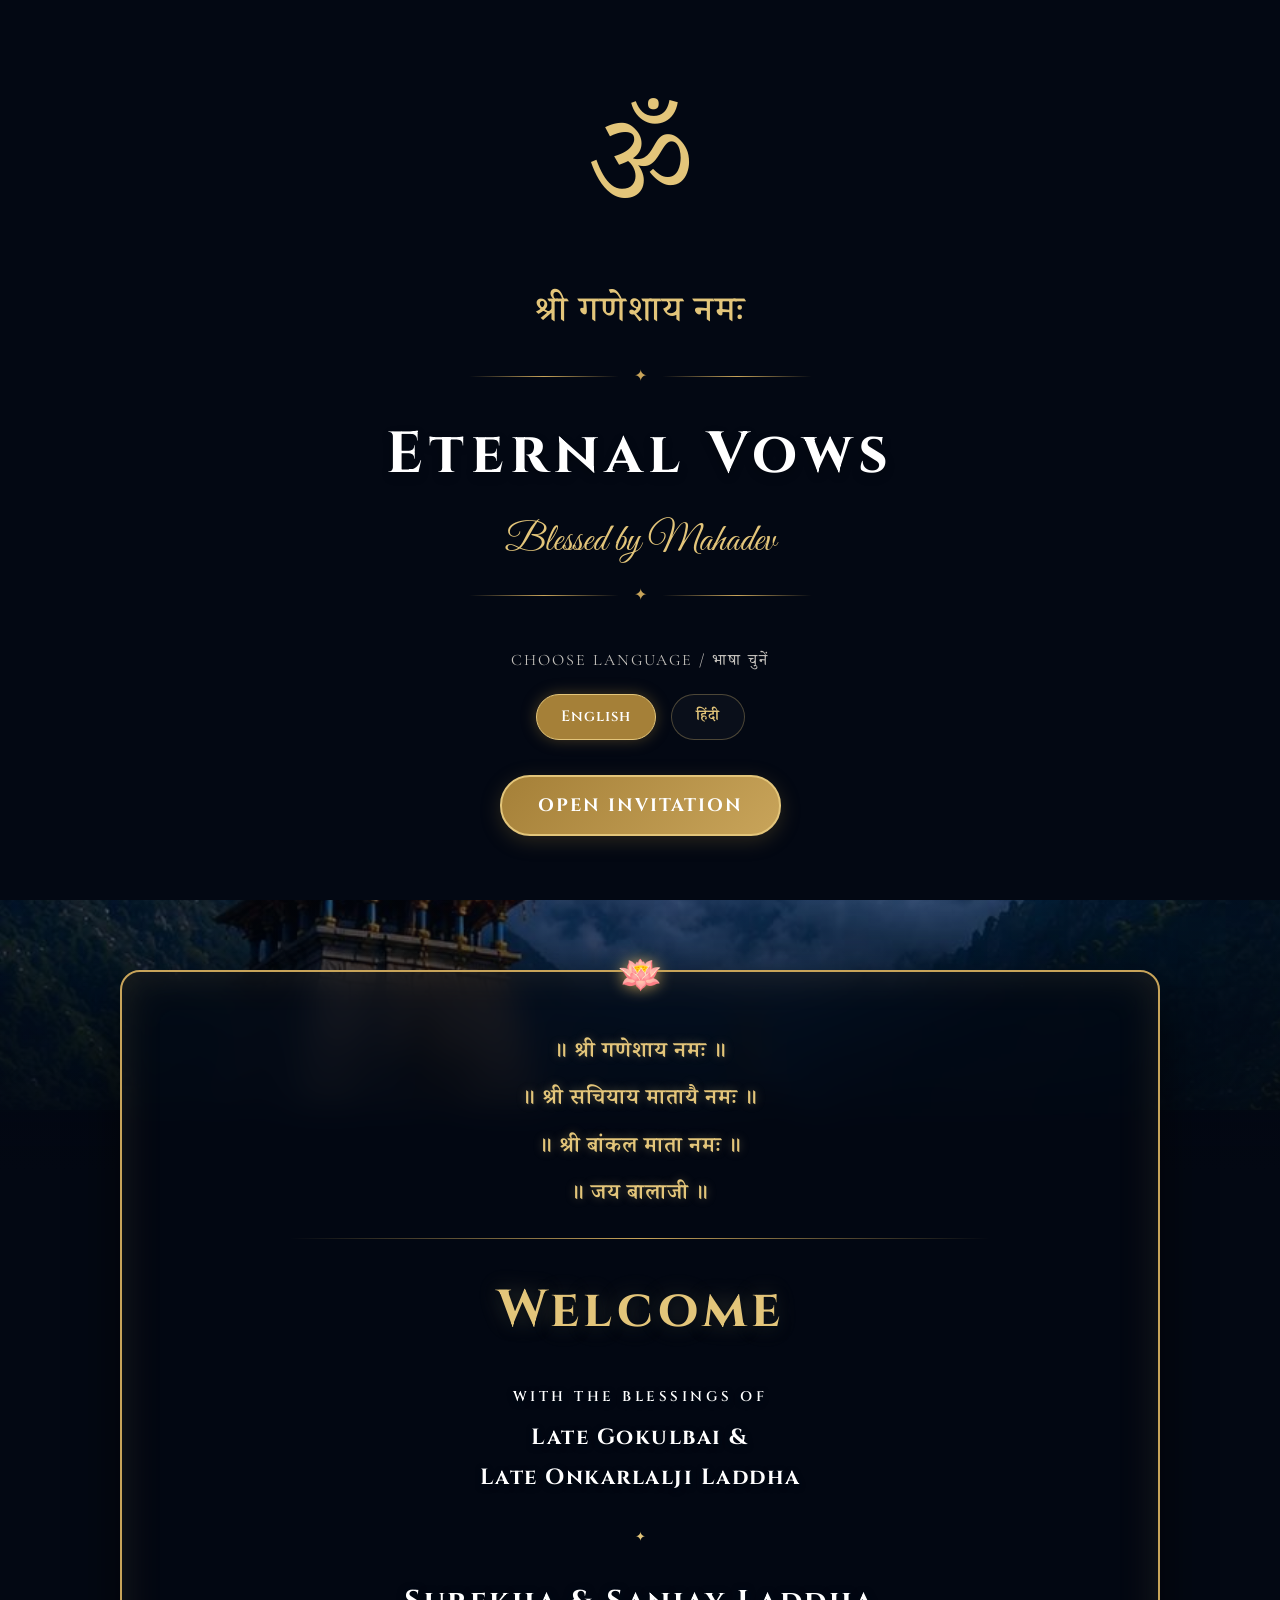
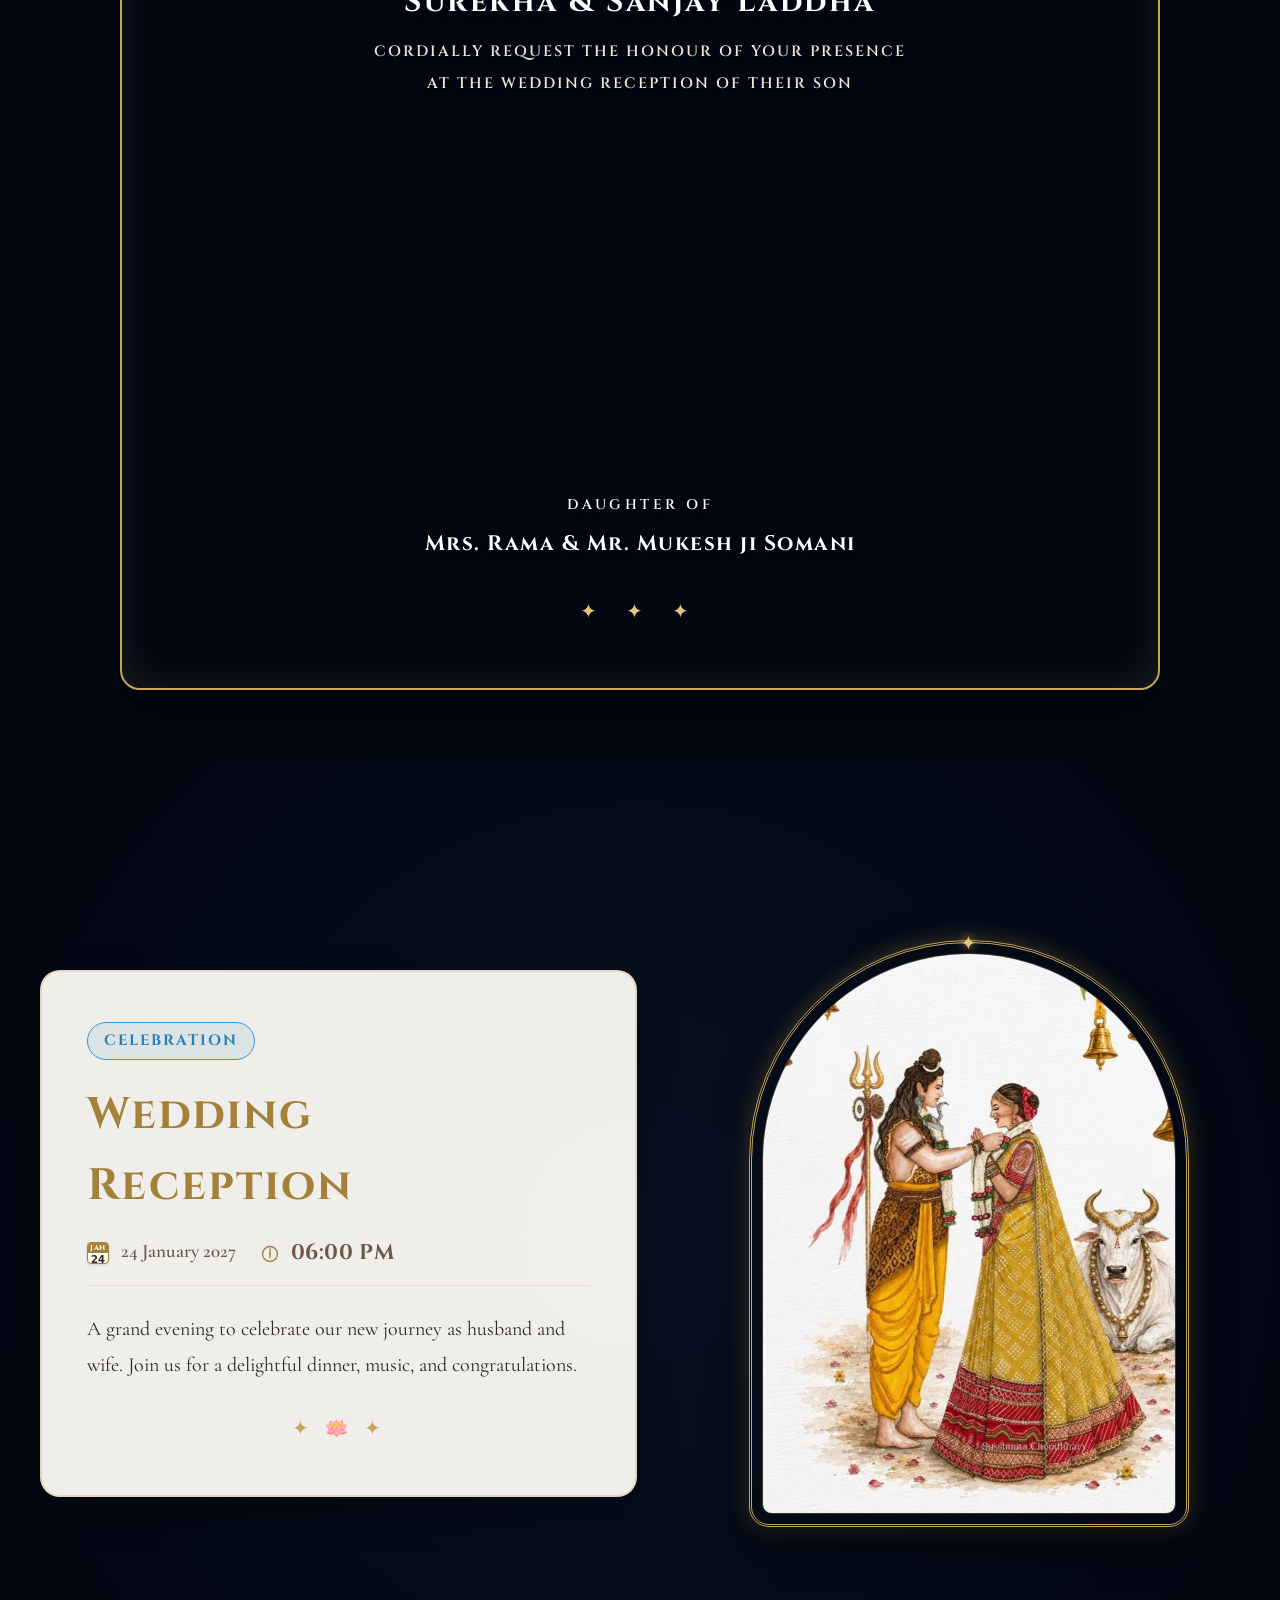
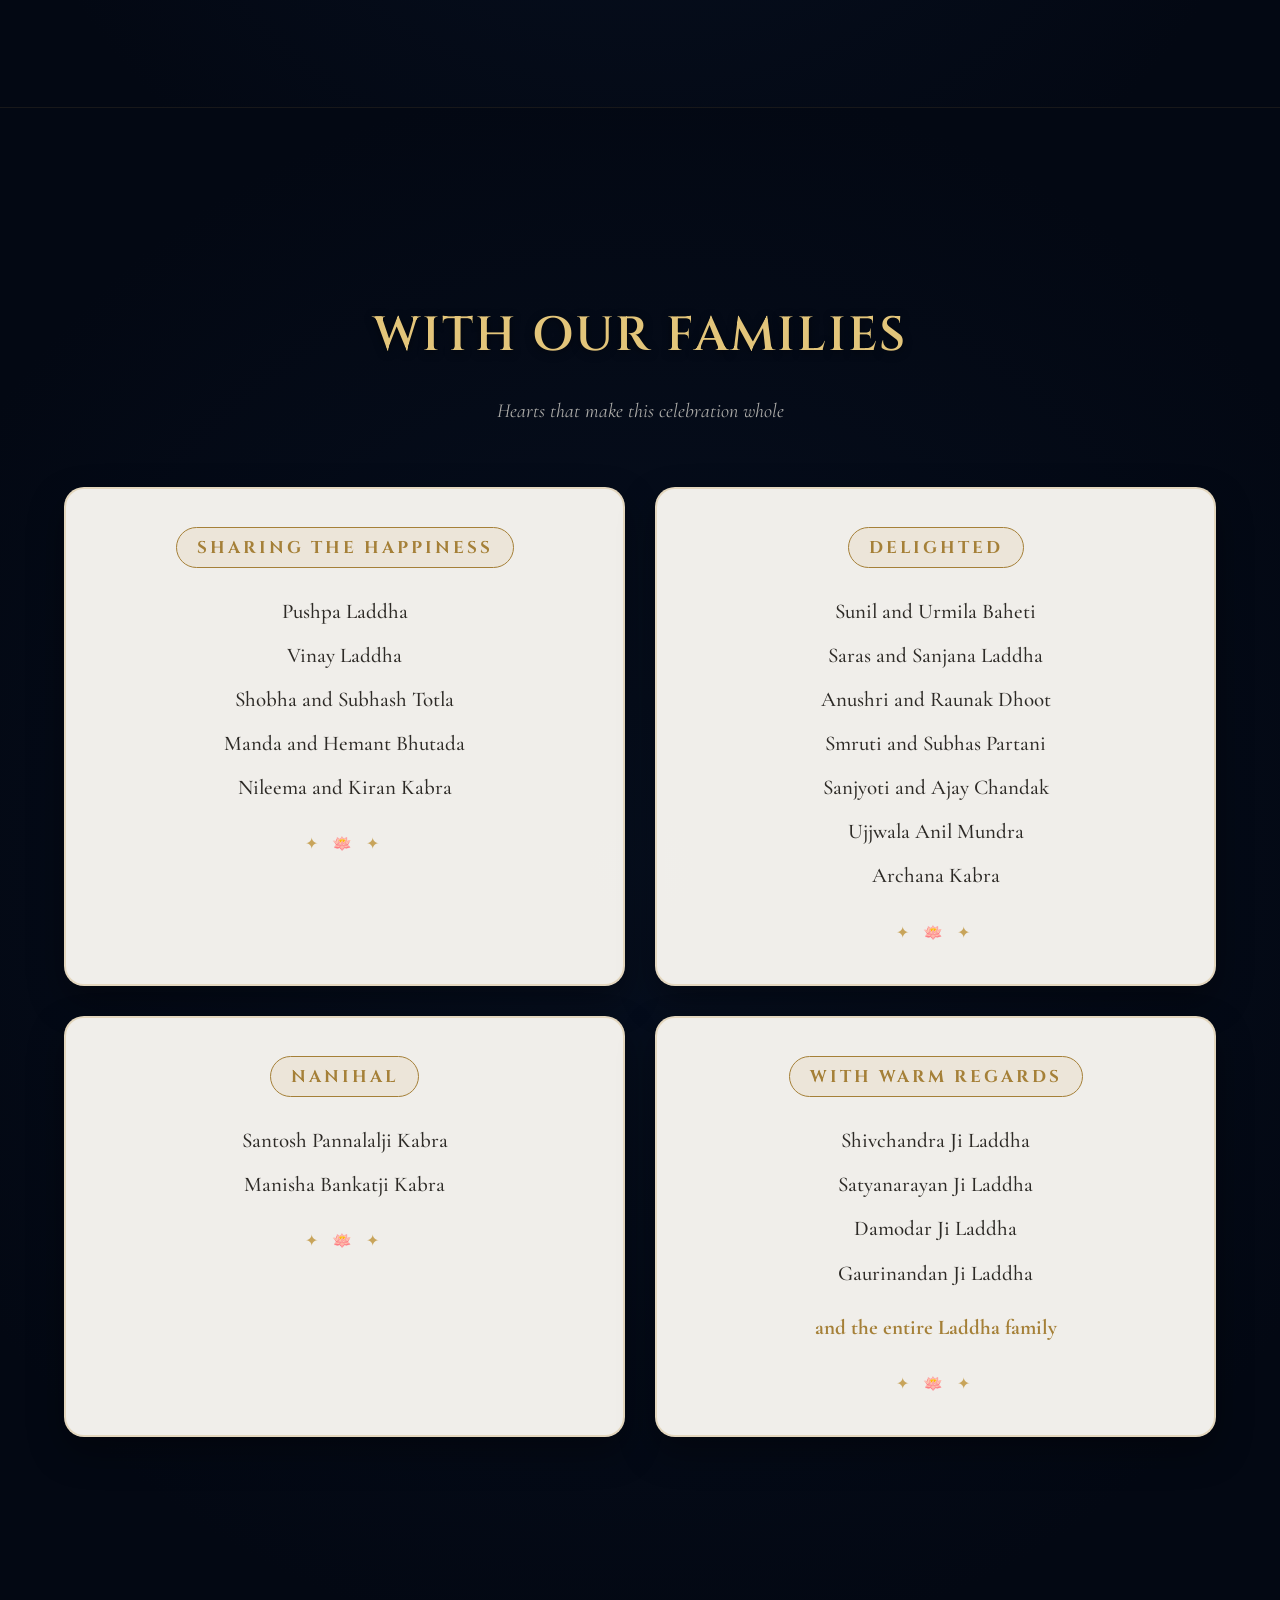
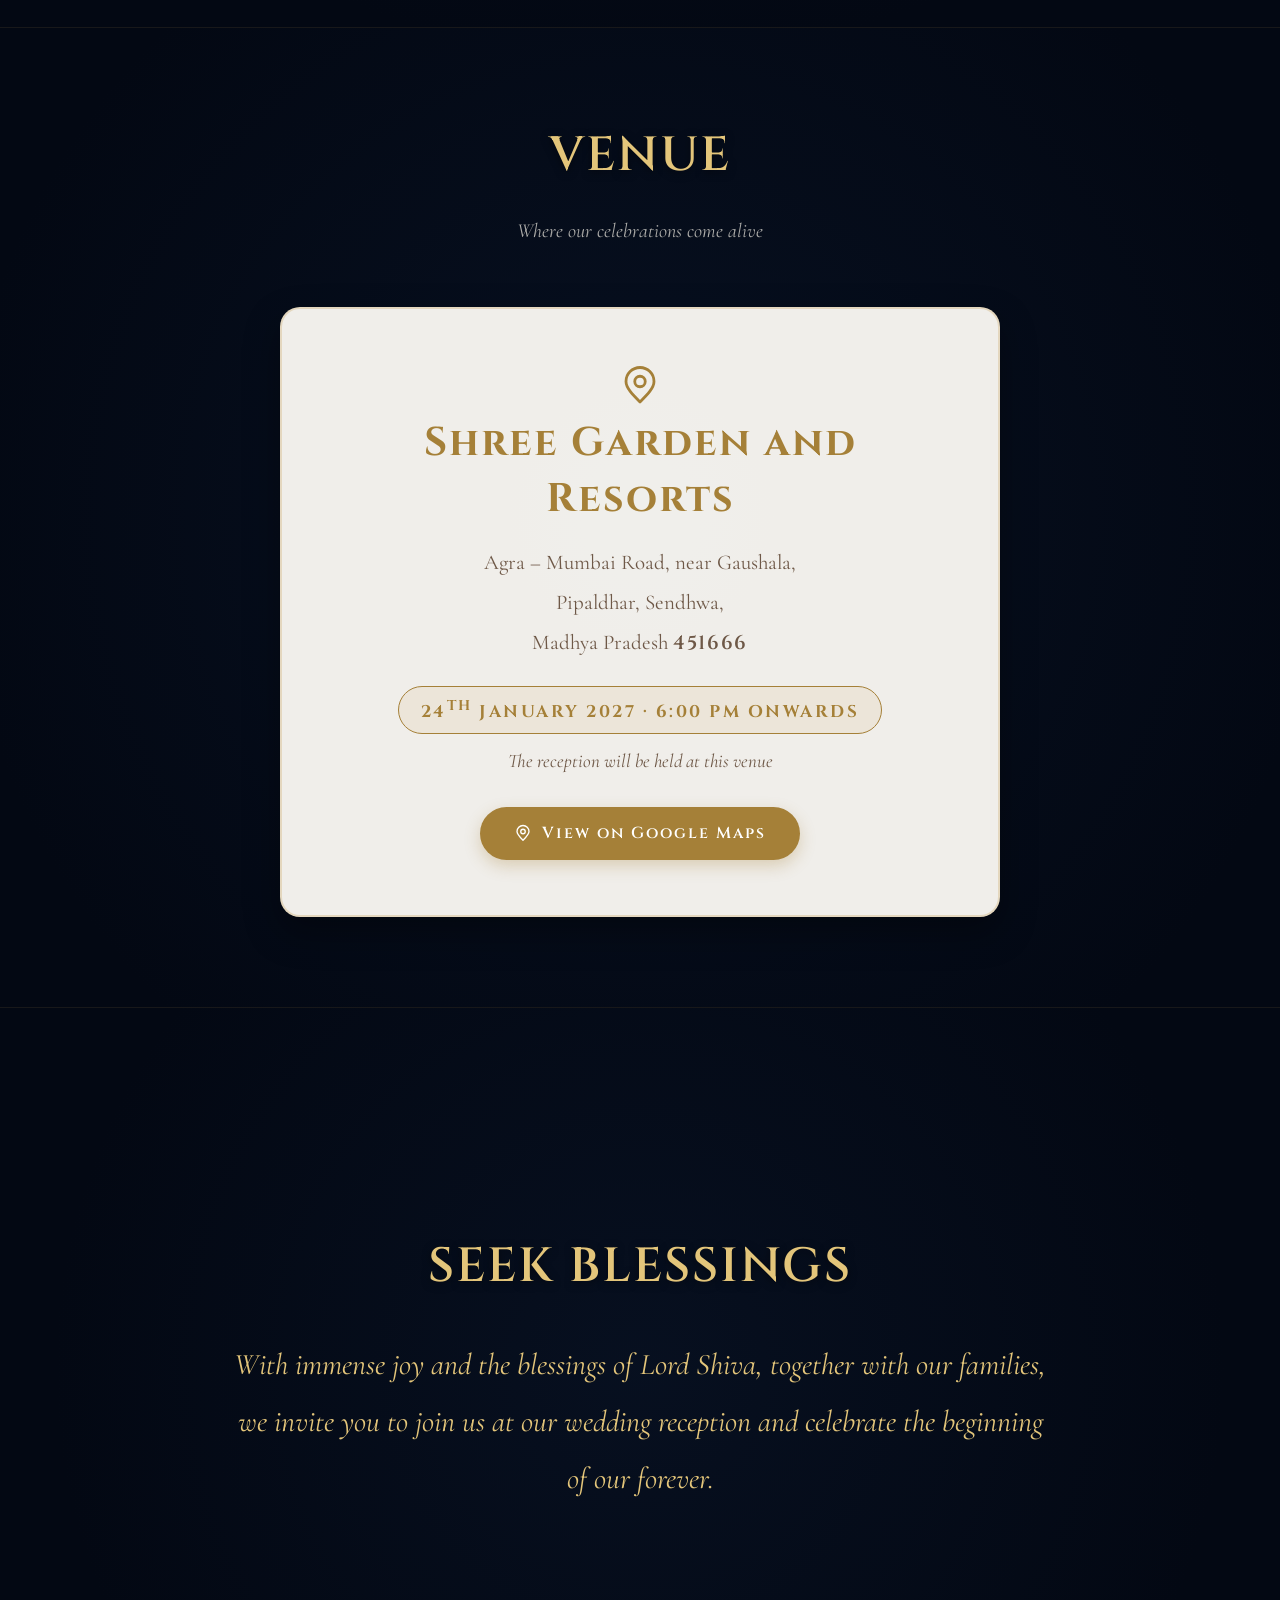
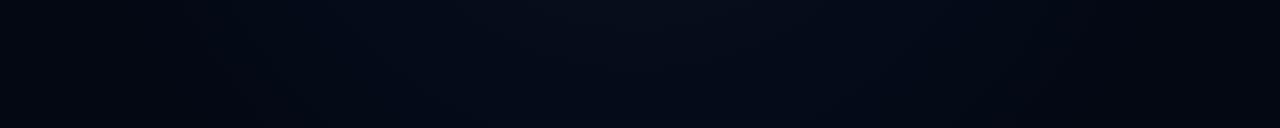
==== commit 0f6b3567: "Reception-only invitation and new "An Evening" reception page - index.html: drop Mayra, Sajjan Got, " ====
--- a/index.html
+++ b/index.html
@@ -12,13 +12,13 @@
     <link href="https://fonts.googleapis.com/css2?family=Cinzel:wght@400;600;700&family=Cormorant+Garamond:ital,wght@0,300;0,400;0,500;0,600;0,700;1,400&family=Great+Vibes&family=Noto+Serif+Devanagari:wght@400;500;600;700&display=swap" rel="stylesheet">
 
     <!-- Stylesheets -->
-    <link rel="stylesheet" href="css/variables.css?v=20260913">
-    <link rel="stylesheet" href="css/base.css?v=20260913">
-    <link rel="stylesheet" href="css/loader.css?v=20260913">      
-    <link rel="stylesheet" href="css/story.css?v=20260913">
-    <link rel="stylesheet" href="css/landing.css?v=20260913">
-    <link rel="stylesheet" href="css/section.css?v=20260913">
-    <link rel="stylesheet" href="css/invitation.css?v=20260913">
+    <link rel="stylesheet" href="css/variables.css?v=20261024">
+    <link rel="stylesheet" href="css/base.css?v=20261024">
+    <link rel="stylesheet" href="css/loader.css?v=20261024">      
+    <link rel="stylesheet" href="css/story.css?v=20261024">
+    <link rel="stylesheet" href="css/landing.css?v=20261024">
+    <link rel="stylesheet" href="css/section.css?v=20261024">
+    <link rel="stylesheet" href="css/invitation.css?v=20261024">
 </head>
 
 <body>
@@ -117,7 +117,7 @@
                     <div class="invite-block">
                         <h3 class="invite-hosts" data-key="invite-hosts">Surekha &amp; Sanjay Laddha</h3>
                         <p class="invite-request" data-key="invite-request">
-                            cordially request the honour of your presence at the wedding celebration of their son
+                            cordially request the honour of your presence at the wedding reception of their son
                         </p>
                     </div>
 
@@ -159,91 +159,9 @@
 
         </div>
 
-        <!-- 4. EVENTS SECTIONS -->
-
-
-
-
-
-        <!-- Event 6: Mayra -->
-        <section class="event-page" id="event-mayra">
-            <div class="event-overlay-dark"></div>
-            <div class="event-container container reveal">
-                <div class="event-image-side">
-                    <div class="traditional-arch-outer">
-                        <img src="assets/illustrations/mayra_illustration.jpg" alt="Mayra Ritual" class="event-illustration">
-                    </div>
-                </div>
-                <div class="event-card-side">
-                    <div class="event-details-card">
-                        <span class="event-ceremony-tag tag-mayra" data-key="tag-mayra">Bhaat / Mayra</span>
-                        <h3 class="event-page-title" data-key="title-mayra">Mayra Ritual</h3>
-                        <div class="event-page-meta">
-                            <span data-key="date-24">📅 24 January 2027</span>
-                            <span data-key="time-mayra">⏰ 09:00 AM</span>
-                        </div>
-                        <p class="event-page-desc" data-key="desc-mayra">
-                            A heartfelt ceremony celebrating family bonds and ancestral traditions, where the maternal family presents gifts and blessings to welcome the couple.
-                        </p>
-                        <div class="ornament-divider"></div>
-                    </div>
-                </div>
-            </div>
-        </section>
-
-        <!-- Event 7: Sajjan Got -->
-        <section class="event-page" id="event-sajjangot">
-            <div class="event-overlay-dark"></div>
-            <div class="event-container container reveal">
-                <div class="event-image-side">
-                    <div class="traditional-arch-outer">
-                        <img src="assets/illustrations/sajjangot_illustration.jpg" alt="Sajjan Got" class="event-illustration">
-                    </div>
-                </div>
-                <div class="event-card-side">
-                    <div class="event-details-card">
-                        <span class="event-ceremony-tag tag-reception" style="background-color: rgba(46, 139, 87, 0.1); color: #27ae60; border: 1px solid #2ecc71;" data-key="tag-sajjangot">Sajjan Got</span>
-                        <h3 class="event-page-title" data-key="title-sajjangot">Sajjan Got</h3>
-                        <div class="event-page-meta">
-                            <span data-key="date-24">📅 24 January 2027</span>
-                            <span data-key="time-sajjangot">⏰ 12:00 PM</span>
-                        </div>
-                        <p class="event-page-desc" data-key="desc-sajjangot">
-                            A traditional feast honoring our special guests from the groom's side with love, respect, and authentic flavors.
-                        </p>
-                        <div class="ornament-divider"></div>
-                    </div>
-                </div>
-            </div>
-        </section>
-
-        <!-- Event 8: Procession -->
-        <section class="event-page" id="event-procession">
-            <div class="event-overlay-dark"></div>
-            <div class="event-container container reveal">
-                <div class="event-image-side">
-                    <div class="traditional-arch-outer">
-                        <img src="assets/illustrations/procession_illustration.jpg" alt="Procession" class="event-illustration">
-                    </div>
-                </div>
-                <div class="event-card-side">
-                    <div class="event-details-card">
-                        <span class="event-ceremony-tag tag-ganesh" style="background-color: rgba(142, 68, 173, 0.1); color: #8e44ad; border: 1px solid #9b59b6;" data-key="tag-procession">Baraat</span>
-                        <h3 class="event-page-title" data-key="title-procession">Procession</h3>
-                        <div class="event-page-meta">
-                            <span data-key="date-24">📅 24 January 2027</span>
-                            <span data-key="time-procession">⏰ 04:00 PM</span>
-                        </div>
-                        <p class="event-page-desc" data-key="desc-procession">
-                            The grand wedding procession of the groom starting with music, dance, and celebration as he rides to the wedding venue.
-                        </p>
-                        <div class="ornament-divider"></div>
-                    </div>
-                </div>
-            </div>
-        </section>
-
-        <!-- Event 9: Wedding Reception -->
+        <!-- 4. RECEPTION -->
+
+        <!-- Wedding Reception -->
         <section class="event-page" id="event-reception">
             <div class="event-overlay-dark"></div>
             <div class="event-container container reveal">
@@ -268,33 +186,6 @@
                 </div>
             </div>
         </section>
-
-        <!-- Event 10: Holy Phere -->
-        <section class="event-page" id="event-phere">
-            <div class="event-overlay-dark"></div>
-            <div class="event-container container reveal">
-                <div class="event-image-side">
-                    <div class="traditional-arch-outer">
-                        <img src="assets/illustrations/wedding_illustration.jpg" alt="Holy Phere" class="event-illustration">
-                    </div>
-                </div>
-                <div class="event-card-side">
-                    <div class="event-details-card event-wedding-highlight">
-                        <span class="event-ceremony-tag tag-wedding" data-key="tag-wedding">Vivah</span>
-                        <h3 class="event-page-title" data-key="title-phere">Holy Phere</h3>
-                        <div class="event-page-meta">
-                            <span data-key="date-24">📅 24 January 2027</span>
-                            <span data-key="time-phere">⏰ 11:00 PM</span>
-                        </div>
-                        <p class="event-page-desc" data-key="desc-phere">
-                            Bound by the sacred fire and seven vows, we unite our souls under the eternal blessings of Mahadev. Your presence is our greatest blessing.
-                        </p>
-                        <div class="ornament-divider"></div>
-                    </div>
-                </div>
-            </div>
-        </section>
-
 
         <!-- 5. FAMILY & WELL-WISHERS -->
         <section class="family-section" id="families">
@@ -368,8 +259,8 @@
                     <p class="venue-address" data-key="venue-address">
                         Agra &ndash; Mumbai Road, near Gaushala,<br>Pipaldhar, Sendhwa,<br>Madhya Pradesh <span class="venue-pincode">451666</span>
                     </p>
-                    <div class="venue-dates" data-key="venue-dates">24<sup>th</sup> January 2027</div>
-                    <p class="venue-note" data-key="venue-note">All ceremonies will be held at this venue</p>
+                    <div class="venue-dates" data-key="venue-dates">24<sup>th</sup> January 2027 &middot; 6:00 PM onwards</div>
+                    <p class="venue-note" data-key="venue-note">The reception will be held at this venue</p>
                     <a class="venue-map-btn" href="https://maps.app.goo.gl/TpYXcLr2PKFUnaeE8" target="_blank" rel="noopener noreferrer">
                         <svg viewBox="0 0 24 24" width="18" height="18" fill="none" stroke="currentColor" stroke-width="1.8" stroke-linecap="round" stroke-linejoin="round" aria-hidden="true">
                             <path d="M12 21.7C16.2 17.5 20 13.7 20 10a8 8 0 1 0-16 0c0 3.7 3.8 7.5 8 11.7z"></path>
@@ -388,7 +279,7 @@
                 <h2 class="section-title" style="margin-bottom: 30px;" data-key="rsvp-title">Seek Blessings</h2>
                 <p class="section-subtitle" style="font-size: clamp(20px, 3.4vw, 30px); line-height: 1.9; max-width: 820px; margin: 0 auto; color: var(--gold-light);" data-key="rsvp-subtitle">
                     With immense joy and the blessings of Lord Shiva, together with our families,
-                    we invite you to celebrate the beginning of our forever.
+                    we invite you to join us at our wedding reception and celebrate the beginning of our forever.
                 </p>
             </div>
         </section>
@@ -396,7 +287,7 @@
     </main>
 
     <!-- Script -->
-    <script src="js/app.js?v=20260913"></script>
+    <script src="js/app.js?v=20261024"></script>
 </body>
 
 </html>
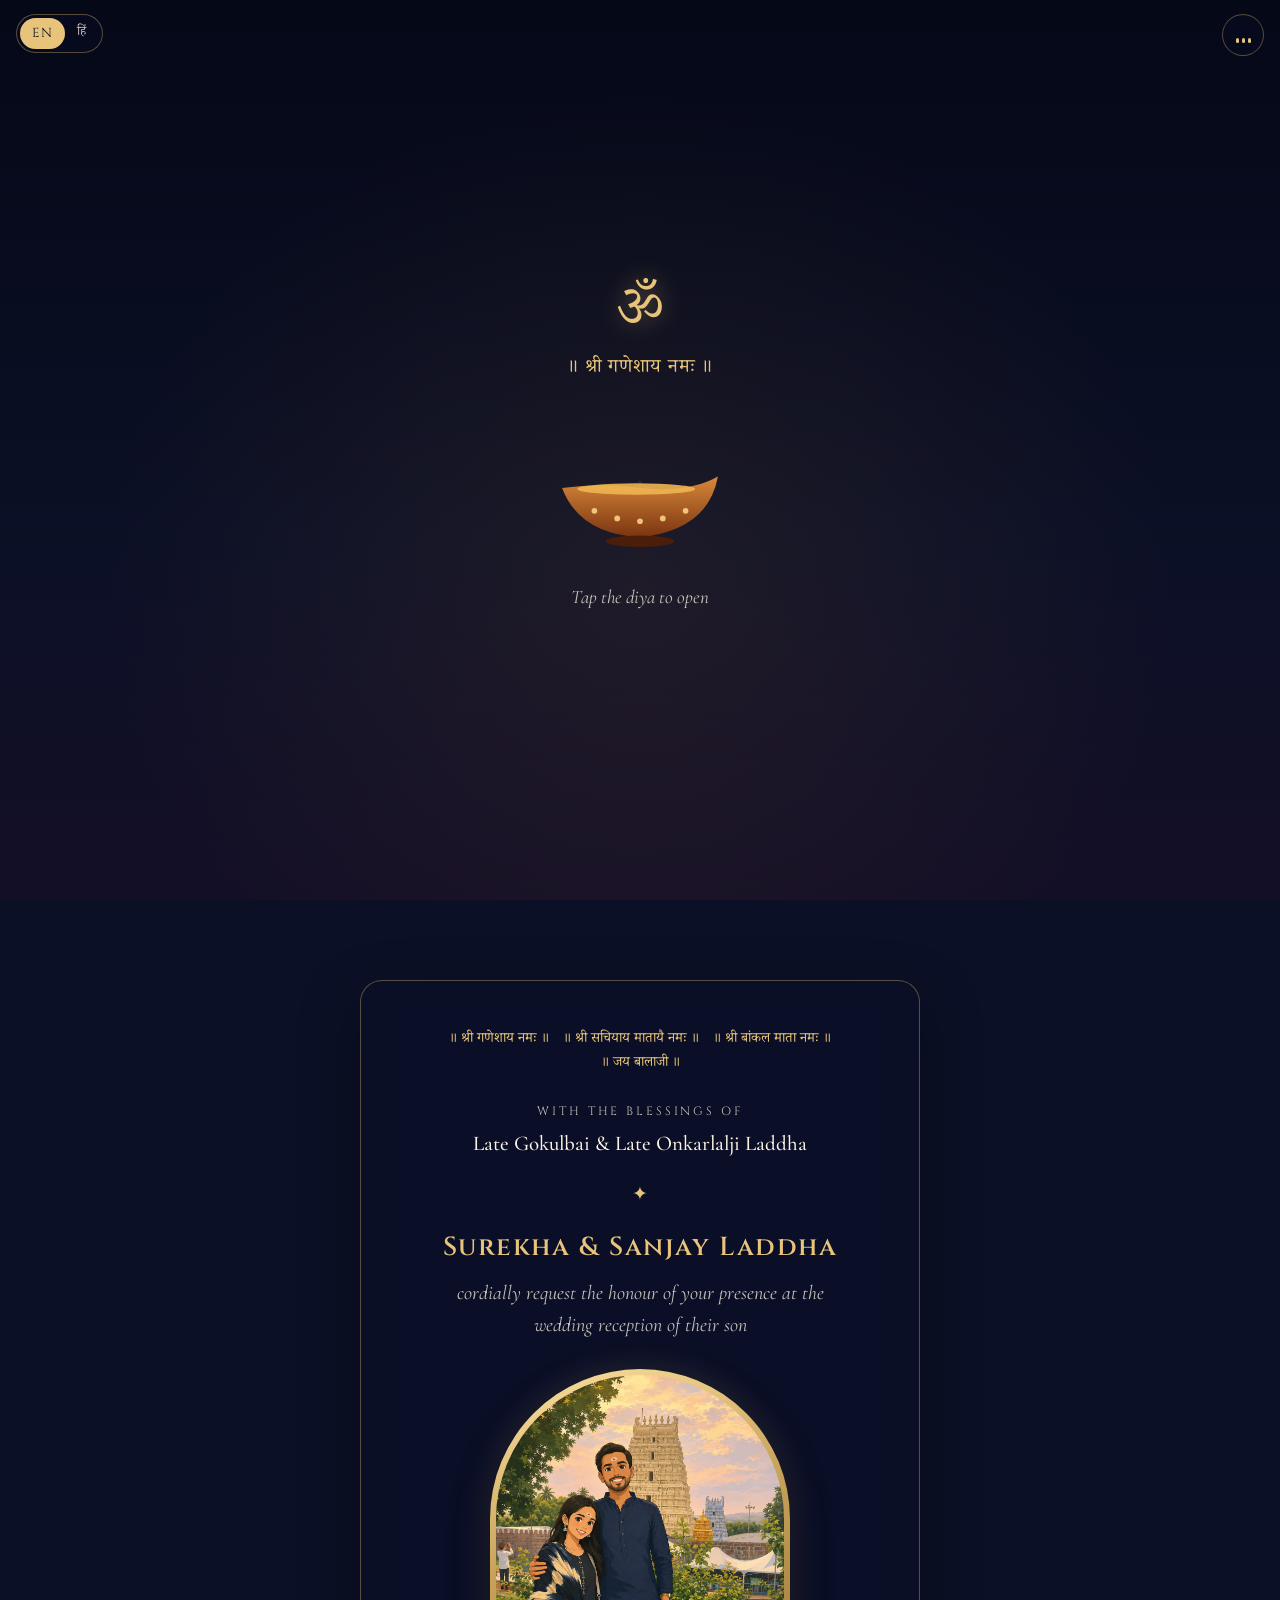
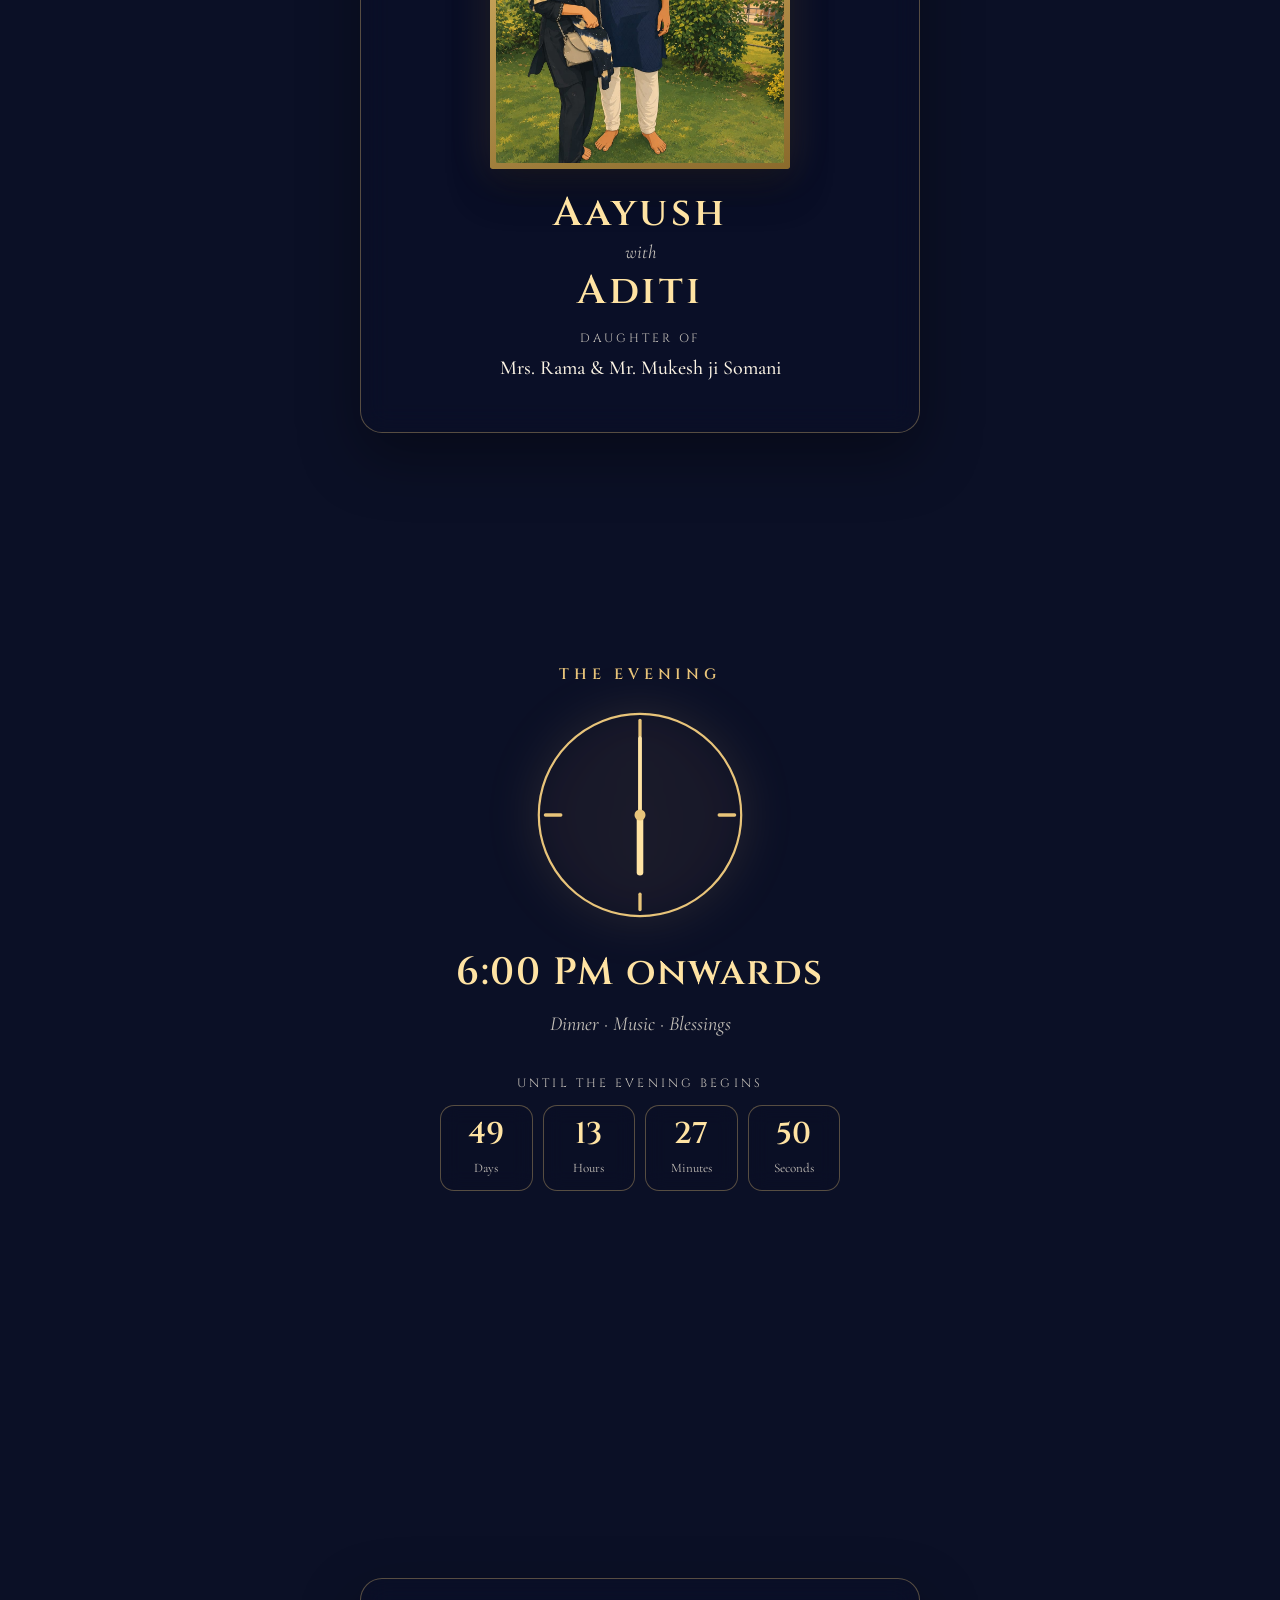
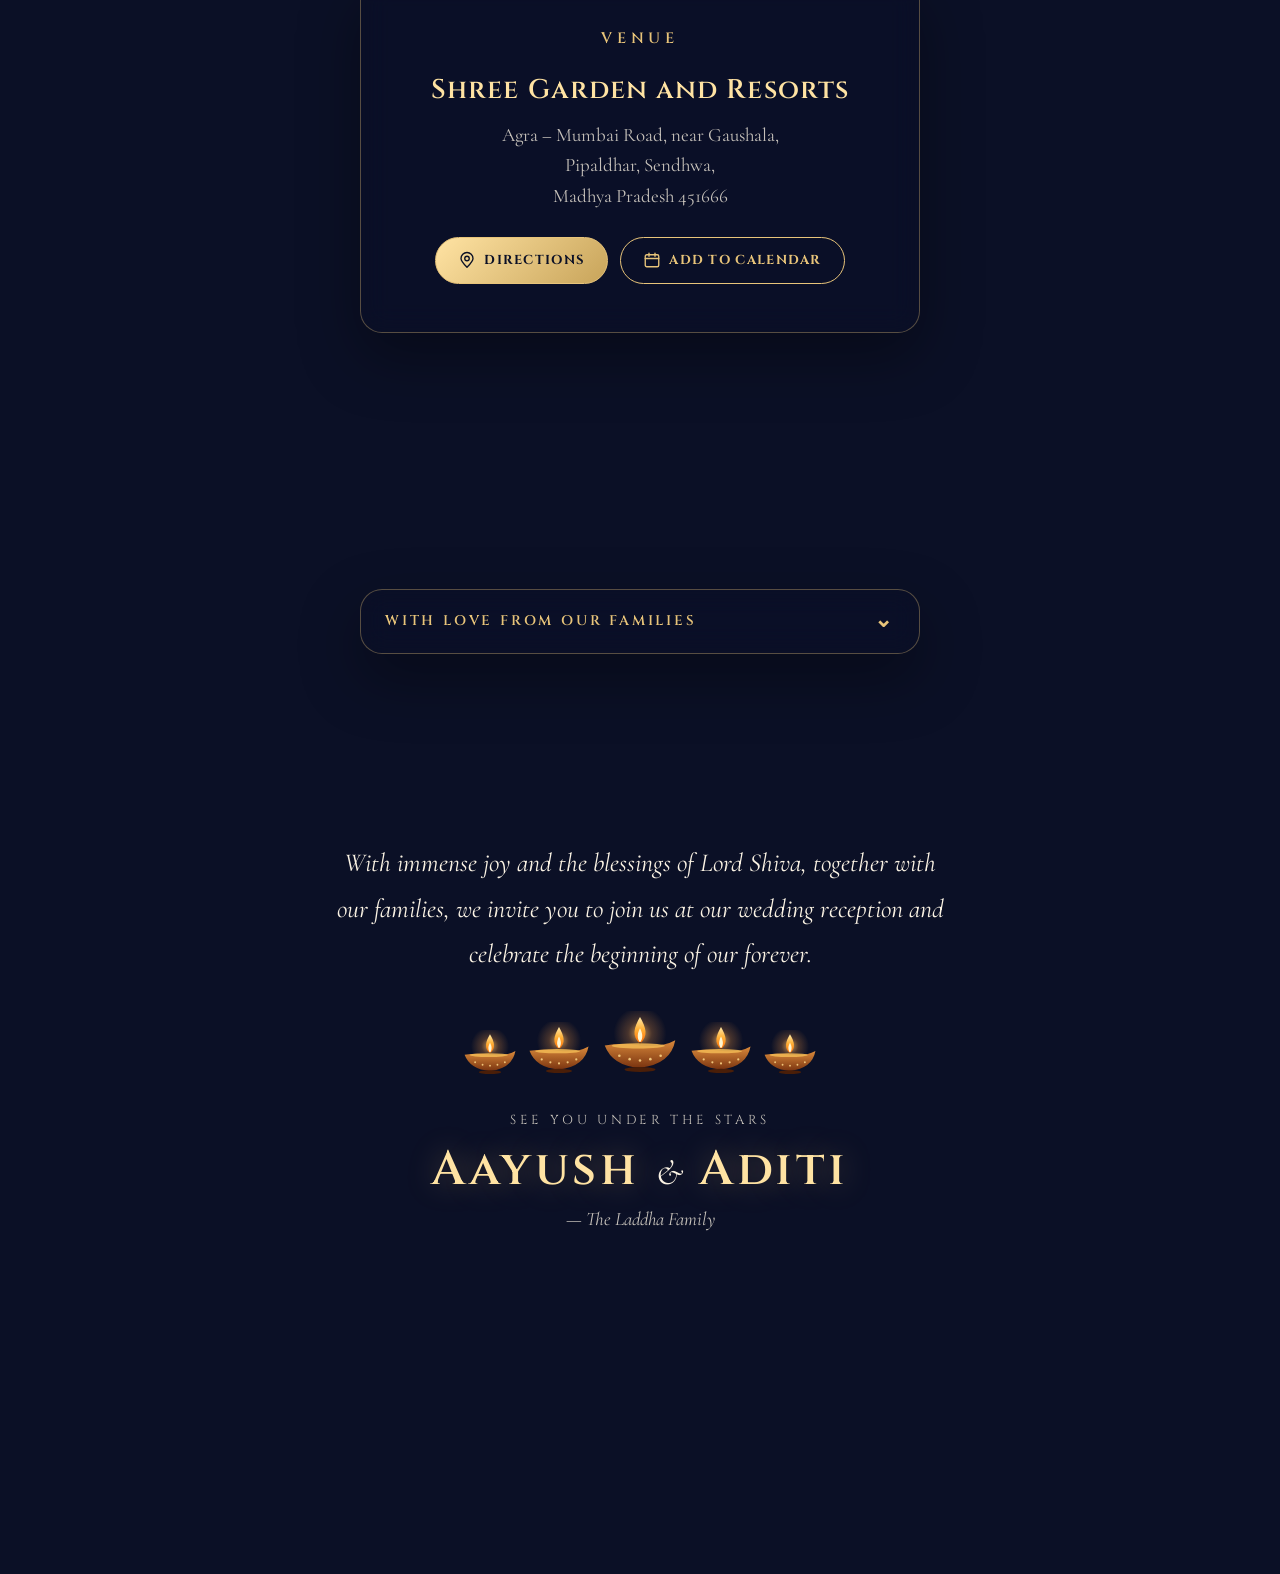
==== commit 7983cc33: "Make the reception page the only page The "An Evening" reception design is now index.html. Remove th" ====
--- a/index.html
+++ b/index.html
@@ -3,291 +3,243 @@
 
 <head>
     <meta charset="UTF-8">
-    <meta name="viewport" content="width=device-width, initial-scale=1.0">
-    <title>Eternal Vows — Aayush & Aditi</title>
-
-    <!-- Fonts -->
+    <meta name="viewport" content="width=device-width, initial-scale=1.0, viewport-fit=cover">
+    <meta name="theme-color" content="#1f2a5a">
+    <title>Reception — Aayush & Aditi</title>
+    <meta name="description" content="An evening with us — the wedding reception of Aayush & Aditi, 24 January 2027, 6:00 PM onwards.">
+    <meta property="og:title" content="Wedding Reception — Aayush & Aditi">
+    <meta property="og:description" content="Sunday, 24 January 2027 · 6:00 PM onwards · Shree Garden and Resorts, Sendhwa">
+    <meta property="og:image" content="assets/images/couple/couple-photo.jpeg">
+
     <link rel="preconnect" href="https://fonts.googleapis.com">
     <link rel="preconnect" href="https://fonts.gstatic.com" crossorigin>
-    <link href="https://fonts.googleapis.com/css2?family=Cinzel:wght@400;600;700&family=Cormorant+Garamond:ital,wght@0,300;0,400;0,500;0,600;0,700;1,400&family=Great+Vibes&family=Noto+Serif+Devanagari:wght@400;500;600;700&display=swap" rel="stylesheet">
-
-    <!-- Stylesheets -->
-    <link rel="stylesheet" href="css/variables.css?v=20261024">
-    <link rel="stylesheet" href="css/base.css?v=20261024">
-    <link rel="stylesheet" href="css/loader.css?v=20261024">      
-    <link rel="stylesheet" href="css/story.css?v=20261024">
-    <link rel="stylesheet" href="css/landing.css?v=20261024">
-    <link rel="stylesheet" href="css/section.css?v=20261024">
-    <link rel="stylesheet" href="css/invitation.css?v=20261024">
+    <link href="https://fonts.googleapis.com/css2?family=Cinzel:wght@400;600;700&family=Cormorant+Garamond:ital,wght@0,400;0,500;0,600;1,400;1,500&family=Noto+Serif+Devanagari:wght@400;500;600&display=swap" rel="stylesheet">
+    <link rel="stylesheet" href="css/style.css?v=20261024">
 </head>
 
-<body>
-
-    <!-- ========================================== -->
-    <!-- BACKGROUND MUSIC PLAYER -->
-    <!-- ========================================== -->
-    <button id="music-toggle" class="music-btn" aria-label="Toggle music">
-        <span class="music-icon">🎵</span>
-        <span class="music-waves">
-            <span></span>
-            <span></span>
-            <span></span>
-        </span>
+<body class="is-locked">
+
+    <!-- Shared SVG symbols -->
+    <svg width="0" height="0" style="position:absolute" aria-hidden="true">
+        <defs>
+            <radialGradient id="g-glow" cx="50%" cy="50%" r="50%">
+                <stop offset="0%" stop-color="#ffd27a" stop-opacity="0.75" />
+                <stop offset="45%" stop-color="#ff9f43" stop-opacity="0.25" />
+                <stop offset="100%" stop-color="#ff9f43" stop-opacity="0" />
+            </radialGradient>
+            <linearGradient id="g-flame" x1="0" y1="1" x2="0" y2="0">
+                <stop offset="0%" stop-color="#ff6a00" />
+                <stop offset="55%" stop-color="#ffb33b" />
+                <stop offset="100%" stop-color="#ffe9a8" />
+            </linearGradient>
+            <linearGradient id="g-clay" x1="0" y1="0" x2="0" y2="1">
+                <stop offset="0%" stop-color="#d9893b" />
+                <stop offset="100%" stop-color="#7a3410" />
+            </linearGradient>
+            <symbol id="diya" viewBox="0 0 200 160">
+                <circle class="diya-glow" cx="100" cy="52" r="62" fill="url(#g-glow)" />
+                <g class="diya-flame">
+                    <path d="M100 14 C114 38 120 58 100 76 C80 58 86 38 100 14 Z" fill="url(#g-flame)" />
+                    <path d="M100 40 C106 52 108 63 100 73 C92 63 94 52 100 40 Z" fill="#fff6d0" />
+                </g>
+                <rect x="98" y="72" width="4" height="9" rx="2" fill="#3a2414" />
+                <path d="M18 80 Q60 74 100 80 Q150 86 182 68 Q172 124 100 132 Q36 128 18 80 Z" fill="url(#g-clay)" />
+                <ellipse cx="96" cy="81" rx="62" ry="6" fill="#f0b552" opacity="0.9" />
+                <g fill="#ffd98a" opacity="0.85">
+                    <circle cx="52" cy="104" r="3" /><circle cx="76" cy="112" r="3" /><circle cx="100" cy="115" r="3" />
+                    <circle cx="124" cy="112" r="3" /><circle cx="148" cy="104" r="3" />
+                </g>
+                <ellipse cx="100" cy="136" rx="36" ry="6" fill="#4a1e08" />
+            </symbol>
+        </defs>
+    </svg>
+
+    <!-- The sky: it moves from sunset to night as the guest scrolls -->
+    <div class="sky" aria-hidden="true">
+        <div class="sky-stars" id="stars"></div>
+        <div class="sky-sun"></div>
+        <div class="sky-moon"></div>
+        <svg class="sky-hills" viewBox="0 0 1440 260" preserveAspectRatio="none">
+            <path class="hill-far" d="M0 150 C180 90 320 120 480 100 C640 80 760 140 940 110 C1110 82 1260 120 1440 96 L1440 260 L0 260 Z" />
+            <path class="hill-near" d="M0 200 C220 160 380 210 600 180 C820 150 980 210 1200 182 C1320 166 1390 176 1440 170 L1440 260 L0 260 Z" />
+        </svg>
+    </div>
+
+    <!-- Controls -->
+    <div class="lang-switch" role="group" aria-label="Language">
+        <button type="button" data-lang="en" aria-pressed="true">EN</button>
+        <button type="button" data-lang="hi" aria-pressed="false">हिं</button>
+    </div>
+    <button type="button" class="music-btn" id="music-btn" aria-label="Play or pause music">
+        <span class="bars"><span></span><span></span><span></span></span>
     </button>
-    <audio id="bg-music" loop preload="auto">
+    <audio id="music" loop preload="none">
         <source src="assets/audio/audio.mp3" type="audio/mpeg">
     </audio>
 
-    <!-- ========================================== -->
-    <!-- DIVINE SPLASH SCREEN / LOADER -->
-    <!-- ========================================== -->
-    <section class="loader">
-        <div class="loader-content">
-            <div class="om-symbol">ॐ</div>
-            <h2 class="loader-mantra" data-key="loader-mantra">श्री गणेशाय नमः</h2>
-            <div class="divider">
-                <span></span>
-                ✦
-                <span></span>
-            </div>
-            <h1 class="loader-title" data-key="loader-title">Eternal Vows</h1>
-            <p class="loader-subtitle" data-key="loader-subtitle">Blessed by Mahadev</p>
-            <div class="divider">
-                <span></span>
-                ✦
-                <span></span>
-            </div>
-            
-            <!-- Language and Open Controls -->
-            <div class="splash-controls">
-                <p class="select-lang-text" data-key="select-lang-text">Choose Language / भाषा चुनें</p>
-                <div class="lang-buttons">
-                    <button id="lang-en" class="lang-btn active">English</button>
-                    <button id="lang-hi" class="lang-btn">हिंदी</button>
-                </div>
-                <button id="open-invitation-btn" class="open-btn" data-key="open-btn">Open Invitation</button>
-            </div>
+    <!-- Opening: light the diya -->
+    <section class="gate" id="gate">
+        <div class="gate-inner">
+            <div class="gate-om">ॐ</div>
+            <p class="gate-mantra">॥ श्री गणेशाय नमः ॥</p>
+            <div class="gate-guest" id="gate-guest" hidden>
+                <p class="gate-for" data-i18n="gate-for">A special invitation for</p>
+                <p class="gate-name" id="gate-name"></p>
+            </div>
+            <button type="button" class="gate-diya" id="gate-diya" aria-label="Light the diya to open the invitation">
+                <svg viewBox="0 0 200 160"><use href="#diya" /></svg>
+            </button>
+            <p class="gate-hint" data-i18n="gate-hint">Tap the diya to open</p>
         </div>
     </section>
 
-    <!-- ========================================== -->
-    <!-- MAIN EXPERIENCE -->
-    <!-- ========================================== -->
-    <main class="experience">
-
-        <!-- DIVINE INTRO WRAPPER (Shares a single continuous background) -->
-        <div class="divine-intro-wrapper">
-            <div class="divine-shared-bg"></div>
-            <div class="divine-shared-overlay"></div>
-            
-            
-            <!-- 1. LANDING HERO (Mount Kailash Parallax) -->
-            <section class="landing" id="home">
-                <div class="hero-content">
-                    <div class="om">ॐ</div>
-                    <h1 data-key="hero-title">यदेतद् हृदयं तव तदस्तु हृदयं मम।<br>यदिदं हृदयं मम तदस्तु हृदयं तव॥</h1>
-                    <h2 data-key="hero-names">Aayush 🪷 Aditi</h2>
-                    <p class="wedding-date" data-key="hero-date">24<sup>th</sup> January 2027</p>
-                </div>
-            </section>
-
-            <!-- 2. THE INVITATION (inside the divine welcome arch) -->
-            <section class="welcome" id="welcome">
-                <div class="welcome-content welcome-arch-frame invite-on-dark reveal">
-                    <div class="invite-mantras">
-                        <span data-key="invite-mantra-1">॥ श्री गणेशाय नमः ॥</span>
-                        <span data-key="invite-mantra-2">॥ श्री सचियाय मातायै नमः ॥</span>
-                        <span data-key="invite-mantra-3">॥ श्री बांकल माता नमः ॥</span>
-                        <span data-key="invite-mantra-4">॥ जय बालाजी ॥</span>
-                    </div>
-
-                    <div class="invite-rule"></div>
-
-                    <h2 data-key="welcome-title">Welcome</h2>
-
-                    <div class="invite-block">
-                        <p class="invite-label" data-key="invite-blessings-label">With the Blessings of</p>
-                        <p class="invite-elders" data-key="invite-elders">
-                            Late Gokulbai &amp;<br>Late Onkarlalji Laddha
-                        </p>
-                    </div>
-
-                    <div class="invite-star">✦</div>
-
-                    <div class="invite-block">
-                        <h3 class="invite-hosts" data-key="invite-hosts">Surekha &amp; Sanjay Laddha</h3>
-                        <p class="invite-request" data-key="invite-request">
-                            cordially request the honour of your presence at the wedding reception of their son
-                        </p>
-                    </div>
-
-                    <div class="couple-container reveal">
-                        <div class="couple-card groom">
-                            <div class="card-inner">
-                                <span class="spiritual-tag" data-key="groom-tag">वर (Groom)</span>
-                                <h3 data-key="groom-name">Aayush</h3>
-                                <p class="story-desc" data-key="groom-desc">
-                                    A calm soul, driven by ambition and grounded in values. Ready to embark on this beautiful path of companionship.
-                                </p>
-                            </div>
-                        </div>
-                        <div class="couple-img-holder">
-                            <img src="assets/images/couple/couple-photo.jpeg" alt="Aayush &amp; Aditi" class="couple-image">
-                            <div class="frame-border"></div>
-                        </div>
-                        <div class="couple-card bride">
-                            <div class="card-inner">
-                                <span class="spiritual-tag" data-key="bride-tag">वधू (Bride)</span>
-                                <h3 data-key="bride-name">Aditi</h3>
-                                <p class="story-desc" data-key="bride-desc">
-                                    A vibrant heart, filled with creativity and warmth. Stepping into this lifelong journey of love and togetherness.
-                                </p>
-                            </div>
-                        </div>
-                    </div>
-
-                    <div class="invite-block">
-                        <p class="invite-label" data-key="invite-daughter-label">Daughter of</p>
-                        <p class="invite-parents" data-key="invite-bride-parents">
-                            Mrs. Rama &amp; Mr. Mukesh ji Somani
-                        </p>
-                    </div>
-
-                    <div class="divider-stars">✦ ✦ ✦</div>
-                </div>
-            </section>
-
-        </div>
-
-        <!-- 4. RECEPTION -->
-
-        <!-- Wedding Reception -->
-        <section class="event-page" id="event-reception">
-            <div class="event-overlay-dark"></div>
-            <div class="event-container container reveal">
-                <div class="event-image-side">
-                    <div class="traditional-arch-outer">
-                        <img src="assets/illustrations/reception_illustration.jpg" alt="Wedding Reception" class="event-illustration">
-                    </div>
-                </div>
-                <div class="event-card-side">
-                    <div class="event-details-card">
-                        <span class="event-ceremony-tag tag-reception" data-key="tag-reception">Celebration</span>
-                        <h3 class="event-page-title" data-key="title-reception">Wedding Reception</h3>
-                        <div class="event-page-meta">
-                            <span data-key="date-24">📅 24 January 2027</span>
-                            <span data-key="time-reception">⏰ 06:00 PM</span>
-                        </div>
-                        <p class="event-page-desc" data-key="desc-reception">
-                            A grand evening to celebrate our new journey as husband and wife. Join us for a delightful dinner, music, and congratulations.
-                        </p>
-                        <div class="ornament-divider"></div>
-                    </div>
-                </div>
-            </div>
-        </section>
-
-        <!-- 5. FAMILY & WELL-WISHERS -->
-        <section class="family-section" id="families">
-            <div class="family-overlay-dark"></div>
-            <div class="container reveal">
-                <h2 class="section-title" data-key="family-title">With Our Families</h2>
-                <p class="section-subtitle" data-key="family-subtitle">Hearts that make this celebration whole</p>
+    <main class="evening">
+
+        <!-- 1. Dusk -->
+        <section class="scene scene-hero">
+            <div class="hero">
+                <p class="hero-greeting" id="greeting"></p>
+                <p class="hero-eyebrow" data-i18n="hero-eyebrow">Join us for an evening to celebrate</p>
+                <h1 class="hero-names">
+                    <span data-i18n="name-groom">Aayush</span>
+                    <span class="amp">&amp;</span>
+                    <span data-i18n="name-bride">Aditi</span>
+                </h1>
+                <p class="hero-title" data-i18n="hero-title">Wedding Reception</p>
+                <p class="hero-when" data-i18n="hero-when">Sunday · 24 January 2027 · 6:00 PM onwards</p>
+            </div>
+            <p class="scroll-cue" data-i18n="scroll-cue">Scroll down · the sun is setting</p>
+        </section>
+
+        <!-- 2. The invitation -->
+        <section class="scene">
+            <article class="card invite reveal">
+                <div class="mantras">
+                    <span>॥ श्री गणेशाय नमः ॥</span>
+                    <span>॥ श्री सचियाय मातायै नमः ॥</span>
+                    <span>॥ श्री बांकल माता नमः ॥</span>
+                    <span>॥ जय बालाजी ॥</span>
+                </div>
+
+                <p class="label" data-i18n="blessings-label">With the blessings of</p>
+                <p class="elders" data-i18n="elders">Late Gokulbai &amp; Late Onkarlalji Laddha</p>
+
+                <div class="star">✦</div>
+
+                <h2 class="hosts" data-i18n="hosts">Surekha &amp; Sanjay Laddha</h2>
+                <p class="request" data-i18n="request">cordially request the honour of your presence at the wedding reception of their son</p>
+
+                <figure class="arch">
+                    <img src="assets/images/couple/couple-photo.jpeg" alt="Aayush and Aditi" loading="lazy">
+                </figure>
+
+                <p class="couple">
+                    <span class="couple-name" data-i18n="name-groom">Aayush</span>
+                    <span class="couple-with" data-i18n="with">with</span>
+                    <span class="couple-name" data-i18n="name-bride">Aditi</span>
+                </p>
+                <p class="label" data-i18n="daughter-label">Daughter of</p>
+                <p class="parents" data-i18n="bride-parents">Mrs. Rama &amp; Mr. Mukesh ji Somani</p>
+            </article>
+        </section>
+
+        <!-- 3. The evening -->
+        <section class="scene">
+            <div class="evening-time reveal">
+                <h2 class="section-title" data-i18n="evening-title">The Evening</h2>
+                <svg class="clock" viewBox="0 0 200 200" aria-hidden="true">
+                    <circle cx="100" cy="100" r="92" class="clock-face" />
+                    <g class="clock-ticks">
+                        <line x1="100" y1="14" x2="100" y2="28" /><line x1="186" y1="100" x2="172" y2="100" />
+                        <line x1="100" y1="186" x2="100" y2="172" /><line x1="14" y1="100" x2="28" y2="100" />
+                    </g>
+                    <line class="hand hand-hour" x1="100" y1="100" x2="100" y2="48" />
+                    <line class="hand hand-minute" x1="100" y1="100" x2="100" y2="30" />
+                    <circle cx="100" cy="100" r="5" class="clock-pin" />
+                </svg>
+                <p class="time-big" data-i18n="time-big">6:00 PM onwards</p>
+                <p class="time-what" data-i18n="time-what">Dinner · Music · Blessings</p>
+
+                <div class="countdown" id="countdown">
+                    <p class="countdown-label" data-i18n="countdown-label">Until the evening begins</p>
+                    <div class="countdown-grid">
+                        <div><span id="cd-days">0</span><small data-i18n="cd-days">Days</small></div>
+                        <div><span id="cd-hours">0</span><small data-i18n="cd-hours">Hours</small></div>
+                        <div><span id="cd-mins">0</span><small data-i18n="cd-mins">Minutes</small></div>
+                        <div><span id="cd-secs">0</span><small data-i18n="cd-secs">Seconds</small></div>
+                    </div>
+                </div>
+                <p class="countdown-done" id="countdown-done" hidden></p>
+            </div>
+        </section>
+
+        <!-- 4. Venue -->
+        <section class="scene">
+            <article class="card venue reveal">
+                <h2 class="section-title" data-i18n="venue-title">Venue</h2>
+                <h3 class="venue-name" data-i18n="venue-name">Shree Garden and Resorts</h3>
+                <p class="venue-address" data-i18n="venue-address">Agra – Mumbai Road, near Gaushala,<br>Pipaldhar, Sendhwa,<br>Madhya Pradesh 451666</p>
+                <div class="actions">
+                    <a class="btn" href="https://maps.app.goo.gl/TpYXcLr2PKFUnaeE8" target="_blank" rel="noopener noreferrer">
+                        <svg viewBox="0 0 24 24" aria-hidden="true"><path d="M12 21.7C16.2 17.5 20 13.7 20 10a8 8 0 1 0-16 0c0 3.7 3.8 7.5 8 11.7z" /><circle cx="12" cy="10" r="3" /></svg>
+                        <span data-i18n="btn-map">Directions</span>
+                    </a>
+                    <button type="button" class="btn btn-ghost" id="add-calendar">
+                        <svg viewBox="0 0 24 24" aria-hidden="true"><rect x="3" y="5" width="18" height="16" rx="2" /><path d="M3 10h18M8 3v4M16 3v4" /></svg>
+                        <span data-i18n="btn-calendar">Add to Calendar</span>
+                    </button>
+                </div>
+            </article>
+        </section>
+
+        <!-- 5. Families -->
+        <section class="scene scene-short">
+            <details class="card families reveal">
+                <summary>
+                    <span data-i18n="family-title">With love from our families</span>
+                    <span class="chev" aria-hidden="true">⌄</span>
+                </summary>
                 <div class="family-grid">
-                    <div class="family-card">
-                        <span class="family-card-title" data-key="family-happiness-title">Sharing the Happiness</span>
-                        <p class="family-names" data-key="family-happiness-names">
-                            Pushpa Laddha<br>
-                            Vinay Laddha<br>
-                            Shobha and Subhash Totla<br>
-                            Manda and Hemant Bhutada<br>
-                            Nileema and Kiran Kabra
-                        </p>
-                        <div class="ornament-divider"></div>
-                    </div>
-
-                    <div class="family-card">
-                        <span class="family-card-title" data-key="family-delighted-title">Delighted</span>
-                        <p class="family-names" data-key="family-delighted-names">
-                            Sunil and Urmila Baheti<br>
-                            Saras and Sanjana Laddha<br>
-                            Anushri and Raunak Dhoot<br>
-                            Smruti and Subhas Partani<br>
-                            Sanjyoti and Ajay Chandak<br>
-                            Ujjwala Anil Mundra<br>
-                            Archana Kabra
-                        </p>
-                        <div class="ornament-divider"></div>
-                    </div>
-
-                    <div class="family-card">
-                        <span class="family-card-title" data-key="family-nanihal-title">Nanihal</span>
-                        <p class="family-names" data-key="family-nanihal-names">
-                            Santosh Pannalalji Kabra<br>
-                            Manisha Bankatji Kabra
-                        </p>
-                        <div class="ornament-divider"></div>
-                    </div>
-
-                    <div class="family-card">
-                        <span class="family-card-title" data-key="family-regards-title">With Warm Regards</span>
-                        <p class="family-names" data-key="family-regards-names">
-                            Shivchandra Ji Laddha<br>
-                            Satyanarayan Ji Laddha<br>
-                            Damodar Ji Laddha<br>
-                            Gaurinandan Ji Laddha<br>
-                            <span class="family-names-all">and the entire Laddha family</span>
-                        </p>
-                        <div class="ornament-divider"></div>
-                    </div>
-                </div>
-            </div>
-        </section>
-
-        <!-- 6. VENUE -->
-        <section class="venue-section" id="venue">
-            <div class="venue-overlay-dark"></div>
-            <div class="container reveal" style="padding: 0; max-width: 1200px;">
-                <h2 class="section-title" data-key="venue-title">Venue</h2>
-                <p class="section-subtitle" data-key="venue-subtitle">Where our celebrations come alive</p>
-                <div class="venue-card">
-                    <svg class="venue-pin" viewBox="0 0 24 24" width="42" height="42" fill="none" stroke="currentColor" stroke-width="1.6" stroke-linecap="round" stroke-linejoin="round" aria-hidden="true" style="margin: 0 auto;">
-                        <path d="M12 21.7C16.2 17.5 20 13.7 20 10a8 8 0 1 0-16 0c0 3.7 3.8 7.5 8 11.7z"></path>
-                        <circle cx="12" cy="10" r="3"></circle>
-                    </svg>
-                    <h3 class="venue-name" data-key="venue-name">Shree Garden and Resorts</h3>
-                    <p class="venue-address" data-key="venue-address">
-                        Agra &ndash; Mumbai Road, near Gaushala,<br>Pipaldhar, Sendhwa,<br>Madhya Pradesh <span class="venue-pincode">451666</span>
-                    </p>
-                    <div class="venue-dates" data-key="venue-dates">24<sup>th</sup> January 2027 &middot; 6:00 PM onwards</div>
-                    <p class="venue-note" data-key="venue-note">The reception will be held at this venue</p>
-                    <a class="venue-map-btn" href="https://maps.app.goo.gl/TpYXcLr2PKFUnaeE8" target="_blank" rel="noopener noreferrer">
-                        <svg viewBox="0 0 24 24" width="18" height="18" fill="none" stroke="currentColor" stroke-width="1.8" stroke-linecap="round" stroke-linejoin="round" aria-hidden="true">
-                            <path d="M12 21.7C16.2 17.5 20 13.7 20 10a8 8 0 1 0-16 0c0 3.7 3.8 7.5 8 11.7z"></path>
-                            <circle cx="12" cy="10" r="3"></circle>
-                        </svg>
-                        <span data-key="venue-map-btn">View on Google Maps</span>
-                    </a>
-                </div>
-            </div>
-        </section>
-
-        <!-- RSVP & Blessings Section (Last Page) -->
-        <section class="rsvp-section reveal" id="rsvp" style="min-height: 80vh; display: flex; align-items: center; justify-content: center;">
-            <div class="rsvp-overlay-dark"></div>
-            <div class="container" style="padding: 0; text-align: center;">
-                <h2 class="section-title" style="margin-bottom: 30px;" data-key="rsvp-title">Seek Blessings</h2>
-                <p class="section-subtitle" style="font-size: clamp(20px, 3.4vw, 30px); line-height: 1.9; max-width: 820px; margin: 0 auto; color: var(--gold-light);" data-key="rsvp-subtitle">
-                    With immense joy and the blessings of Lord Shiva, together with our families,
-                    we invite you to join us at our wedding reception and celebrate the beginning of our forever.
-                </p>
+                    <div>
+                        <h4 data-i18n="family-happiness-title">Sharing the Happiness</h4>
+                        <p data-i18n="family-happiness-names">Pushpa Laddha<br>Vinay Laddha<br>Shobha and Subhash Totla<br>Manda and Hemant Bhutada<br>Nileema and Kiran Kabra</p>
+                    </div>
+                    <div>
+                        <h4 data-i18n="family-delighted-title">Delighted</h4>
+                        <p data-i18n="family-delighted-names">Sunil and Urmila Baheti<br>Saras and Sanjana Laddha<br>Anushri and Raunak Dhoot<br>Smruti and Subhas Partani<br>Sanjyoti and Ajay Chandak<br>Ujjwala Anil Mundra<br>Archana Kabra</p>
+                    </div>
+                    <div>
+                        <h4 data-i18n="family-nanihal-title">Nanihal</h4>
+                        <p data-i18n="family-nanihal-names">Santosh Pannalalji Kabra<br>Manisha Bankatji Kabra</p>
+                    </div>
+                    <div>
+                        <h4 data-i18n="family-regards-title">With Warm Regards</h4>
+                        <p data-i18n="family-regards-names">Shivchandra Ji Laddha<br>Satyanarayan Ji Laddha<br>Damodar Ji Laddha<br>Gaurinandan Ji Laddha<br><em>and the entire Laddha family</em></p>
+                    </div>
+                </div>
+            </details>
+        </section>
+
+        <!-- 6. Night -->
+        <section class="scene scene-night">
+            <div class="night reveal">
+                <p class="night-message" data-i18n="night-message">With immense joy and the blessings of Lord Shiva, together with our families, we invite you to join us at our wedding reception and celebrate the beginning of our forever.</p>
+                <div class="diya-row" aria-hidden="true">
+                    <svg viewBox="0 0 200 160"><use href="#diya" /></svg>
+                    <svg viewBox="0 0 200 160"><use href="#diya" /></svg>
+                    <svg viewBox="0 0 200 160"><use href="#diya" /></svg>
+                    <svg viewBox="0 0 200 160"><use href="#diya" /></svg>
+                    <svg viewBox="0 0 200 160"><use href="#diya" /></svg>
+                </div>
+                <p class="night-sign" data-i18n="night-sign">See you under the stars</p>
+                <p class="night-names"><span data-i18n="name-groom">Aayush</span> <span class="amp">&amp;</span> <span data-i18n="name-bride">Aditi</span></p>
+                <p class="night-family" data-i18n="night-family">— The Laddha Family</p>
             </div>
         </section>
 
     </main>
 
-    <!-- Script -->
-    <script src="js/app.js?v=20261024"></script>
+    <script src="js/main.js?v=20261024"></script>
 </body>
 
-</html>+</html>
--- a/css/style.css
+++ b/css/style.css
@@ -0,0 +1,1110 @@
+/* ==========================================================
+   Wedding Reception — "An Evening"
+   The page is one evening: the sky moves from sunset to night
+   as the guest scrolls (colours are driven from js/reception.js).
+   ========================================================== */
+
+:root {
+    /* Sky (overwritten on scroll) */
+    --sky-top: #1f2a5a;
+    --sky-mid: #b45a7c;
+    --sky-bottom: #f0a25e;
+    --stars: 0;
+    --sun-y: 0;
+    --sun-o: 1;
+    --moon-y: 40;
+    --moon-o: 0;
+
+    /* Palette */
+    --cream: #fbf3e4;
+    --cream-dim: rgba(251, 243, 228, 0.78);
+    --gold: #e8c47a;
+    --gold-deep: #c8a45a;
+    --ember: #ff9f43;
+    --ink: #0b1026;
+    --card-bg: rgba(10, 14, 36, 0.5);
+    --card-border: rgba(232, 196, 122, 0.35);
+    --hill-far: #2a1b3d;
+    --hill-near: #120c22;
+
+    /* Type */
+    --f-head: 'Cinzel', 'Noto Serif Devanagari', serif;
+    --f-body: 'Cormorant Garamond', 'Noto Serif Devanagari', serif;
+    --f-deva: 'Noto Serif Devanagari', serif;
+
+    --ease: cubic-bezier(0.22, 1, 0.36, 1);
+}
+
+*,
+*::before,
+*::after {
+    box-sizing: border-box;
+}
+
+html {
+    -webkit-text-size-adjust: 100%;
+}
+
+body {
+    margin: 0;
+    min-height: 100vh;
+    background: var(--ink);
+    color: var(--cream);
+    font-family: var(--f-body);
+    font-size: 19px;
+    line-height: 1.6;
+    -webkit-font-smoothing: antialiased;
+    overflow-x: hidden;
+}
+
+body.is-locked {
+    overflow: hidden;
+    height: 100vh;
+    height: 100svh;
+}
+
+html[lang="hi"] body {
+    font-size: 17px;
+}
+
+button {
+    font: inherit;
+    color: inherit;
+}
+
+/* ---------------- Sky ---------------- */
+
+.sky {
+    position: fixed;
+    inset: 0;
+    z-index: 0;
+    background: linear-gradient(to bottom, var(--sky-top) 0%, var(--sky-mid) 58%, var(--sky-bottom) 100%);
+    overflow: hidden;
+    pointer-events: none;
+}
+
+.sky-stars {
+    position: absolute;
+    inset: 0;
+    opacity: var(--stars);
+}
+
+.star-dot {
+    position: absolute;
+    width: 2px;
+    height: 2px;
+    border-radius: 50%;
+    background: #fff;
+    box-shadow: 0 0 4px rgba(255, 255, 255, 0.8);
+    animation: twinkle 3.5s ease-in-out infinite;
+}
+
+@keyframes twinkle {
+    0%, 100% { opacity: 1; }
+    50% { opacity: 0.25; }
+}
+
+.sky-sun {
+    position: absolute;
+    left: 50%;
+    top: 62vh;
+    width: 46vmin;
+    height: 46vmin;
+    border-radius: 50%;
+    background: radial-gradient(circle, #fff1c9 0%, #ffcb7a 38%, rgba(255, 140, 70, 0.55) 60%, rgba(255, 120, 60, 0) 72%);
+    transform: translate(-50%, calc(var(--sun-y) * 1vh));
+    opacity: var(--sun-o);
+}
+
+.sky-moon {
+    position: absolute;
+    right: 9%;
+    top: 7vh;
+    width: 16vmin;
+    height: 16vmin;
+    min-width: 70px;
+    min-height: 70px;
+    border-radius: 50%;
+    background:
+        radial-gradient(circle at 34% 38%, rgba(160, 170, 190, 0.45) 0 9%, transparent 10%),
+        radial-gradient(circle at 62% 60%, rgba(160, 170, 190, 0.4) 0 7%, transparent 8%),
+        radial-gradient(circle at 56% 28%, rgba(160, 170, 190, 0.35) 0 5%, transparent 6%),
+        radial-gradient(circle at 40% 40%, #ffffff 0%, #e9ecf4 55%, #c6cbd9 100%);
+    box-shadow: 0 0 40px rgba(220, 230, 255, 0.45), 0 0 120px rgba(160, 180, 255, 0.25);
+    transform: translateY(calc(var(--moon-y) * 1vh));
+    opacity: var(--moon-o);
+}
+
+.sky-hills {
+    position: absolute;
+    left: 0;
+    bottom: 0;
+    width: 100%;
+    height: 24vh;
+}
+
+.hill-far { fill: var(--hill-far); opacity: 0.85; }
+.hill-near { fill: var(--hill-near); }
+
+/* ---------------- Controls ---------------- */
+
+.lang-switch,
+.music-btn {
+    position: fixed;
+    top: max(14px, env(safe-area-inset-top));
+    z-index: 30;
+    background: rgba(10, 14, 36, 0.45);
+    border: 1px solid var(--card-border);
+    backdrop-filter: blur(8px);
+    -webkit-backdrop-filter: blur(8px);
+}
+
+.lang-switch {
+    left: 16px;
+    display: flex;
+    border-radius: 999px;
+    padding: 3px;
+}
+
+.lang-switch button {
+    border: 0;
+    background: transparent;
+    padding: 5px 12px;
+    border-radius: 999px;
+    font-family: var(--f-head);
+    font-size: 13px;
+    letter-spacing: 0.08em;
+    cursor: pointer;
+    color: var(--cream-dim);
+}
+
+.lang-switch button[data-lang="hi"] {
+    font-family: var(--f-deva);
+}
+
+.lang-switch button[aria-pressed="true"] {
+    background: var(--gold);
+    color: var(--ink);
+}
+
+.music-btn {
+    right: 16px;
+    width: 42px;
+    height: 42px;
+    border-radius: 50%;
+    display: grid;
+    place-items: center;
+    cursor: pointer;
+}
+
+.music-btn .bars {
+    display: flex;
+    align-items: flex-end;
+    gap: 3px;
+    height: 16px;
+}
+
+.music-btn .bars span {
+    width: 3px;
+    height: 5px;
+    background: var(--gold);
+    border-radius: 2px;
+}
+
+.music-btn.playing .bars span {
+    animation: bar 1s ease-in-out infinite;
+}
+
+.music-btn.playing .bars span:nth-child(2) { animation-delay: 0.2s; }
+.music-btn.playing .bars span:nth-child(3) { animation-delay: 0.4s; }
+
+@keyframes bar {
+    0%, 100% { height: 5px; }
+    50% { height: 16px; }
+}
+
+/* ---------------- Diya ----------------
+   Diyas are <use> copies of one symbol, so per-copy styling has to come
+   through inherited custom properties: --flame (0/1) and --flicker. */
+
+.diya-flame {
+    transform-box: view-box;
+    transform-origin: 100px 76px;
+    opacity: var(--flame, 1);
+    transition: opacity 0.8s ease var(--flame-delay, 0s);
+    animation: flicker var(--flicker, 1.6s) ease-in-out infinite alternate;
+}
+
+.diya-glow {
+    transform-box: view-box;
+    transform-origin: 100px 52px;
+    opacity: var(--flame, 1);
+    transition: opacity 0.8s ease var(--flame-delay, 0s);
+    animation: glow 2.4s ease-in-out infinite alternate;
+}
+
+@keyframes flicker {
+    0% { transform: scale(1, 1) skewX(0deg); }
+    30% { transform: scale(0.96, 1.05) skewX(2deg); }
+    60% { transform: scale(1.03, 0.96) skewX(-2deg); }
+    100% { transform: scale(0.98, 1.03) skewX(1deg); }
+}
+
+@keyframes glow {
+    from { transform: scale(0.92); }
+    to { transform: scale(1.08); }
+}
+
+/* ---------------- Gate (opening) ---------------- */
+
+.gate {
+    position: fixed;
+    inset: 0;
+    z-index: 20;
+    display: grid;
+    place-items: center;
+    padding: 24px 16px;
+    background:
+        radial-gradient(ellipse at 50% 65%, rgba(255, 159, 67, 0.08), transparent 60%),
+        linear-gradient(to bottom, #050817, #0b1026 60%, #140f26);
+    text-align: center;
+    transition: opacity 1.2s var(--ease), visibility 1.2s;
+}
+
+.gate-inner {
+    max-width: 420px;
+}
+
+.gate-om {
+    font-family: var(--f-deva);
+    font-size: 54px;
+    line-height: 1;
+    color: var(--gold);
+    text-shadow: 0 0 24px rgba(232, 196, 122, 0.45);
+}
+
+.gate-mantra {
+    font-family: var(--f-deva);
+    color: var(--gold);
+    margin: 12px 0 28px;
+    letter-spacing: 0.04em;
+}
+
+.gate-for {
+    margin: 0;
+    font-family: var(--f-head);
+    font-size: 13px;
+    letter-spacing: 0.22em;
+    text-transform: uppercase;
+    color: var(--cream-dim);
+}
+
+html[lang="hi"] .gate-for {
+    font-family: var(--f-deva);
+    letter-spacing: 0.04em;
+    font-size: 15px;
+}
+
+.gate-name {
+    margin: 6px 0 22px;
+    font-family: var(--f-body);
+    font-style: italic;
+    font-weight: 500;
+    font-size: clamp(30px, 8.4vw, 42px);
+    line-height: 1.2;
+    color: var(--gold);
+}
+
+.gate-diya {
+    display: block;
+    margin: 0 auto;
+    width: 190px;
+    border: 0;
+    background: none;
+    padding: 0;
+    cursor: pointer;
+    -webkit-tap-highlight-color: transparent;
+    border-radius: 24px;
+}
+
+.gate-diya svg {
+    width: 100%;
+    height: auto;
+    display: block;
+    overflow: visible;
+}
+
+.gate-diya:focus-visible {
+    outline: 2px solid var(--gold);
+    outline-offset: 6px;
+}
+
+/* Unlit until tapped */
+.gate {
+    --flame: 0;
+}
+
+.gate.lit {
+    --flame: 1;
+}
+
+.gate:not(.lit) .gate-diya {
+    animation: invite-tap 2.4s ease-in-out infinite;
+}
+
+@keyframes invite-tap {
+    0%, 100% { transform: translateY(0); filter: drop-shadow(0 0 0 rgba(255, 159, 67, 0)); }
+    50% { transform: translateY(-4px); filter: drop-shadow(0 6px 18px rgba(255, 159, 67, 0.35)); }
+}
+
+.gate-hint {
+    margin: 18px 0 0;
+    font-style: italic;
+    color: var(--cream-dim);
+    transition: opacity 0.4s;
+}
+
+.gate.lit .gate-hint {
+    opacity: 0;
+}
+
+.gate.lit {
+    background:
+        radial-gradient(ellipse at 50% 62%, rgba(255, 170, 80, 0.35), transparent 55%),
+        linear-gradient(to bottom, #050817, #0b1026 60%, #140f26);
+}
+
+.gate.gone {
+    opacity: 0;
+    visibility: hidden;
+}
+
+/* ---------------- Layout ---------------- */
+
+.evening {
+    position: relative;
+    z-index: 1;
+}
+
+.scene {
+    min-height: 92vh;
+    min-height: 92svh;
+    display: grid;
+    place-items: center;
+    padding: 80px 16px;
+}
+
+.scene > * {
+    min-width: 0;
+}
+
+.scene-short {
+    min-height: 0;
+    padding-top: 20px;
+    padding-bottom: 20px;
+}
+
+.card {
+    width: 100%;
+    max-width: 560px;
+    background: var(--card-bg);
+    border: 1px solid var(--card-border);
+    border-radius: 22px;
+    padding: 36px 24px;
+    text-align: center;
+    backdrop-filter: blur(14px) saturate(120%);
+    -webkit-backdrop-filter: blur(14px) saturate(120%);
+    box-shadow: 0 24px 60px rgba(0, 0, 0, 0.35);
+}
+
+.section-title {
+    margin: 0 0 18px;
+    font-family: var(--f-head);
+    font-weight: 600;
+    font-size: 15px;
+    letter-spacing: 0.32em;
+    text-transform: uppercase;
+    color: var(--gold);
+}
+
+html[lang="hi"] .section-title {
+    font-family: var(--f-deva);
+    letter-spacing: 0.06em;
+    font-size: 18px;
+}
+
+.label {
+    margin: 0;
+    font-family: var(--f-head);
+    font-size: 12px;
+    letter-spacing: 0.24em;
+    text-transform: uppercase;
+    color: var(--cream-dim);
+}
+
+html[lang="hi"] .label {
+    font-family: var(--f-deva);
+    letter-spacing: 0.04em;
+    font-size: 14px;
+}
+
+/* Reveal on scroll */
+.reveal {
+    opacity: 0;
+    transform: translateY(28px);
+    transition: opacity 1s var(--ease), transform 1s var(--ease);
+}
+
+.reveal.in {
+    opacity: 1;
+    transform: none;
+}
+
+/* ---------------- 1. Hero ---------------- */
+
+.scene-hero {
+    position: relative;
+    min-height: 100vh;
+    min-height: 100svh;
+    padding-top: 90px;
+    align-content: center;
+}
+
+.hero {
+    text-align: center;
+    max-width: 640px;
+    text-shadow: 0 2px 18px rgba(30, 10, 40, 0.55);
+    opacity: 0;
+    transform: translateY(18px);
+    transition: opacity 1.4s var(--ease) 0.3s, transform 1.4s var(--ease) 0.3s;
+}
+
+body.is-open .hero {
+    opacity: 1;
+    transform: none;
+}
+
+.hero-greeting {
+    margin: 0 0 10px;
+    font-family: var(--f-body);
+    font-style: italic;
+    font-weight: 500;
+    font-size: clamp(24px, 6.4vw, 32px);
+    line-height: 1.2;
+    color: var(--cream);
+}
+
+.hero-eyebrow {
+    margin: 0;
+    font-style: italic;
+    font-size: clamp(18px, 4.6vw, 22px);
+    color: var(--cream);
+}
+
+/* The couple's names: formal serif, used in the hero, the card and the closing */
+.hero-names,
+.couple-name,
+.night-names {
+    font-family: var(--f-head);
+    font-weight: 600;
+    letter-spacing: 0.08em;
+    color: #ffe3a3;
+}
+
+html[lang="hi"] .hero-names,
+html[lang="hi"] .couple-name,
+html[lang="hi"] .night-names {
+    font-family: var(--f-deva);
+    letter-spacing: 0;
+}
+
+.hero-names {
+    margin: 14px 0 12px;
+    display: flex;
+    flex-direction: column;
+    align-items: center;
+    font-size: clamp(44px, 13vw, 84px);
+    line-height: 1.05;
+    text-shadow: 0 0 30px rgba(255, 200, 120, 0.4), 0 2px 18px rgba(30, 10, 40, 0.5);
+}
+
+.amp {
+    font-family: var(--f-body);
+    font-style: italic;
+    font-weight: 400;
+    letter-spacing: 0;
+    color: var(--cream);
+}
+
+.hero-names .amp {
+    font-size: 0.55em;
+    line-height: 1.1;
+}
+
+.hero-title {
+    margin: 0;
+    font-family: var(--f-head);
+    font-weight: 600;
+    font-size: clamp(16px, 4.4vw, 22px);
+    letter-spacing: 0.34em;
+    text-transform: uppercase;
+}
+
+html[lang="hi"] .hero-title {
+    font-family: var(--f-deva);
+    letter-spacing: 0.04em;
+    font-size: clamp(20px, 5.4vw, 26px);
+    text-transform: none;
+}
+
+.hero-when {
+    display: inline-block;
+    margin: 22px 0 0;
+    padding: 8px 18px;
+    border-top: 1px solid rgba(255, 227, 163, 0.6);
+    border-bottom: 1px solid rgba(255, 227, 163, 0.6);
+    font-size: clamp(16px, 4.2vw, 20px);
+    font-weight: 600;
+    letter-spacing: 0.04em;
+}
+
+.scroll-cue {
+    position: absolute;
+    left: 0;
+    right: 0;
+    bottom: calc(26px + env(safe-area-inset-bottom));
+    margin: 0;
+    text-align: center;
+    font-style: italic;
+    font-size: 16px;
+    color: var(--cream);
+    opacity: 0;
+    transition: opacity 1s ease 1.6s;
+}
+
+body.is-open .scroll-cue {
+    opacity: 0.85;
+    animation: drift 2.6s ease-in-out 2s infinite;
+}
+
+.scroll-cue::after {
+    content: "↓";
+    display: block;
+    font-style: normal;
+}
+
+@keyframes drift {
+    0%, 100% { transform: translateY(0); }
+    50% { transform: translateY(6px); }
+}
+
+/* ---------------- 2. Invitation card ---------------- */
+
+.mantras {
+    display: flex;
+    flex-wrap: wrap;
+    justify-content: center;
+    gap: 2px 14px;
+    margin-bottom: 26px;
+    font-family: var(--f-deva);
+    font-size: 14px;
+    color: var(--gold);
+}
+
+.elders {
+    margin: 6px 0 0;
+    font-size: 21px;
+    font-weight: 500;
+}
+
+.star {
+    margin: 18px 0;
+    color: var(--gold);
+}
+
+.hosts {
+    margin: 0 0 8px;
+    font-family: var(--f-head);
+    font-weight: 600;
+    font-size: clamp(20px, 5.4vw, 26px);
+    letter-spacing: 0.06em;
+    color: var(--gold);
+}
+
+html[lang="hi"] .hosts {
+    font-family: var(--f-deva);
+    letter-spacing: 0;
+}
+
+.request {
+    margin: 0 auto;
+    max-width: 380px;
+    font-style: italic;
+    font-size: 20px;
+    color: var(--cream-dim);
+}
+
+html[lang="hi"] .request {
+    font-style: normal;
+}
+
+.arch {
+    margin: 28px auto 20px;
+    width: min(78%, 300px);
+    aspect-ratio: 3 / 4;
+    border-radius: 999px 999px 18px 18px;
+    padding: 6px;
+    background: linear-gradient(160deg, #ffe3a3, var(--gold-deep) 40%, #8a6a2c);
+    box-shadow: 0 18px 40px rgba(0, 0, 0, 0.35), 0 0 40px rgba(255, 200, 120, 0.15);
+}
+
+.arch img {
+    display: block;
+    width: 100%;
+    height: 100%;
+    object-fit: cover;
+    object-position: 50% 30%;
+    border-radius: 999px 999px 13px 13px;
+}
+
+.couple {
+    margin: 0 0 14px;
+    display: flex;
+    flex-direction: column;
+    align-items: center;
+    gap: 0;
+}
+
+.couple-name {
+    font-size: clamp(30px, 8.6vw, 40px);
+    line-height: 1.2;
+}
+
+.couple-with {
+    font-style: italic;
+    color: var(--cream-dim);
+}
+
+.parents {
+    margin: 4px 0 0;
+    font-size: 20px;
+    font-weight: 500;
+}
+
+/* ---------------- 3. The evening ---------------- */
+
+.evening-time {
+    text-align: center;
+    max-width: 520px;
+    width: 100%;
+}
+
+.clock {
+    width: min(58vw, 220px);
+    height: auto;
+    display: block;
+    margin: 8px auto 18px;
+    filter: drop-shadow(0 0 24px rgba(255, 200, 120, 0.25));
+}
+
+.clock-face {
+    fill: rgba(10, 14, 36, 0.4);
+    stroke: var(--gold);
+    stroke-width: 2;
+}
+
+.clock-ticks line {
+    stroke: var(--gold);
+    stroke-width: 3;
+    stroke-linecap: round;
+}
+
+.hand {
+    stroke: #ffe3a3;
+    stroke-linecap: round;
+    transform-origin: 100px 100px;
+    transition: transform 2.4s var(--ease) 0.4s;
+}
+
+.hand-hour {
+    stroke-width: 6;
+    transform: rotate(0deg);
+}
+
+.hand-minute {
+    stroke-width: 3.5;
+    transform: rotate(0deg);
+}
+
+/* Hands sweep round to 6:00 when the clock comes into view */
+.evening-time.in .hand-hour {
+    transform: rotate(180deg);
+}
+
+.evening-time.in .hand-minute {
+    transform: rotate(720deg);
+}
+
+.clock-pin {
+    fill: var(--gold);
+}
+
+.time-big {
+    margin: 0;
+    font-family: var(--f-head);
+    font-weight: 600;
+    font-size: clamp(26px, 7.4vw, 38px);
+    letter-spacing: 0.04em;
+    color: #ffe3a3;
+}
+
+html[lang="hi"] .time-big {
+    font-family: var(--f-deva);
+}
+
+.time-what {
+    margin: 4px 0 34px;
+    font-style: italic;
+    font-size: 20px;
+    color: var(--cream-dim);
+}
+
+.countdown-label {
+    margin: 0 0 12px;
+    font-family: var(--f-head);
+    font-size: 12px;
+    letter-spacing: 0.26em;
+    text-transform: uppercase;
+    color: var(--cream-dim);
+}
+
+html[lang="hi"] .countdown-label {
+    font-family: var(--f-deva);
+    letter-spacing: 0.04em;
+    font-size: 15px;
+}
+
+.countdown-grid {
+    display: grid;
+    grid-template-columns: repeat(4, 1fr);
+    gap: 10px;
+    max-width: 400px;
+    margin: 0 auto;
+}
+
+.countdown-grid div {
+    background: var(--card-bg);
+    border: 1px solid var(--card-border);
+    border-radius: 14px;
+    padding: 12px 4px 8px;
+    backdrop-filter: blur(10px);
+    -webkit-backdrop-filter: blur(10px);
+}
+
+.countdown-grid span {
+    display: block;
+    font-family: var(--f-head);
+    font-size: clamp(22px, 6.6vw, 30px);
+    font-weight: 600;
+    line-height: 1.1;
+    color: #ffe3a3;
+    font-variant-numeric: tabular-nums;
+}
+
+.countdown-grid small {
+    font-size: 13px;
+    color: var(--cream-dim);
+}
+
+.countdown-done {
+    margin: 0;
+    font-style: italic;
+    font-weight: 500;
+    font-size: 26px;
+    color: #ffe3a3;
+}
+
+/* ---------------- 4. Venue ---------------- */
+
+.venue-name {
+    margin: 0 0 8px;
+    font-family: var(--f-head);
+    font-weight: 600;
+    font-size: clamp(21px, 5.8vw, 27px);
+    letter-spacing: 0.04em;
+    color: #ffe3a3;
+}
+
+html[lang="hi"] .venue-name {
+    font-family: var(--f-deva);
+}
+
+.venue-address {
+    margin: 0 0 26px;
+    font-size: 19px;
+    color: var(--cream-dim);
+}
+
+.actions {
+    display: flex;
+    flex-wrap: wrap;
+    gap: 12px;
+    justify-content: center;
+}
+
+.btn {
+    display: inline-flex;
+    align-items: center;
+    gap: 8px;
+    padding: 12px 22px;
+    border-radius: 999px;
+    border: 1px solid var(--gold);
+    background: linear-gradient(135deg, #ffe3a3, var(--gold-deep));
+    color: var(--ink);
+    font-family: var(--f-head);
+    font-size: 13px;
+    font-weight: 700;
+    letter-spacing: 0.1em;
+    text-transform: uppercase;
+    text-decoration: none;
+    cursor: pointer;
+    transition: transform 0.25s ease, box-shadow 0.25s ease;
+}
+
+html[lang="hi"] .btn {
+    font-family: var(--f-deva);
+    font-size: 15px;
+    letter-spacing: 0;
+    text-transform: none;
+}
+
+.btn:hover {
+    transform: translateY(-2px);
+    box-shadow: 0 10px 24px rgba(232, 196, 122, 0.3);
+}
+
+.btn:focus-visible {
+    outline: 2px solid #fff;
+    outline-offset: 3px;
+}
+
+.btn svg {
+    width: 18px;
+    height: 18px;
+    fill: none;
+    stroke: currentColor;
+    stroke-width: 1.8;
+    stroke-linecap: round;
+    stroke-linejoin: round;
+}
+
+.btn-ghost {
+    background: transparent;
+    color: var(--gold);
+}
+
+/* ---------------- 5. Families ---------------- */
+
+.families {
+    padding: 0;
+    text-align: left;
+}
+
+.families summary {
+    list-style: none;
+    display: flex;
+    align-items: center;
+    justify-content: space-between;
+    gap: 12px;
+    padding: 20px 24px;
+    cursor: pointer;
+    font-family: var(--f-head);
+    font-size: 14px;
+    font-weight: 600;
+    letter-spacing: 0.2em;
+    text-transform: uppercase;
+    color: var(--gold);
+}
+
+html[lang="hi"] .families summary {
+    font-family: var(--f-deva);
+    letter-spacing: 0.04em;
+    font-size: 17px;
+}
+
+.families summary::-webkit-details-marker {
+    display: none;
+}
+
+.families .chev {
+    font-size: 22px;
+    line-height: 1;
+    transition: transform 0.3s ease;
+}
+
+.families[open] .chev {
+    transform: rotate(180deg);
+}
+
+.family-grid {
+    display: grid;
+    grid-template-columns: repeat(auto-fit, minmax(210px, 1fr));
+    gap: 22px;
+    padding: 4px 24px 28px;
+    border-top: 1px solid var(--card-border);
+    padding-top: 22px;
+}
+
+.family-grid h4 {
+    margin: 0 0 6px;
+    font-family: var(--f-head);
+    font-size: 12px;
+    letter-spacing: 0.22em;
+    text-transform: uppercase;
+    color: var(--gold);
+}
+
+html[lang="hi"] .family-grid h4 {
+    font-family: var(--f-deva);
+    letter-spacing: 0.04em;
+    font-size: 15px;
+}
+
+.family-grid p {
+    margin: 0;
+    font-size: 18px;
+    line-height: 1.55;
+    color: var(--cream-dim);
+}
+
+/* ---------------- 6. Night ---------------- */
+
+.scene-night {
+    min-height: 100vh;
+    min-height: 100svh;
+    padding-bottom: 28vh;
+}
+
+.night {
+    text-align: center;
+    max-width: 620px;
+}
+
+.night-message {
+    margin: 0 auto 34px;
+    font-size: clamp(20px, 5.2vw, 26px);
+    line-height: 1.75;
+    font-style: italic;
+    color: var(--cream);
+}
+
+html[lang="hi"] .night-message {
+    font-style: normal;
+}
+
+.diya-row {
+    display: flex;
+    justify-content: center;
+    align-items: flex-end;
+    gap: 2px;
+    margin-bottom: 30px;
+}
+
+.diya-row svg {
+    width: min(62px, 15vw);
+    height: auto;
+    overflow: visible;
+}
+
+.diya-row svg:nth-child(2),
+.diya-row svg:nth-child(4) { width: min(72px, 17vw); }
+.diya-row svg:nth-child(3) { width: min(86px, 20vw); }
+
+/* Each diya flickers on its own rhythm, and they light one by one */
+.diya-row svg:nth-child(2) { --flicker: 1.3s; --flame-delay: 0.6s; }
+.diya-row svg:nth-child(3) { --flicker: 1.9s; --flame-delay: 0.9s; }
+.diya-row svg:nth-child(4) { --flicker: 1.45s; --flame-delay: 1.2s; }
+.diya-row svg:nth-child(5) { --flicker: 1.75s; --flame-delay: 1.5s; }
+.diya-row svg:nth-child(1) { --flame-delay: 0.3s; }
+
+.night {
+    --flame: 0;
+}
+
+.night.in {
+    --flame: 1;
+}
+
+.night-sign {
+    margin: 0;
+    font-family: var(--f-head);
+    font-size: 13px;
+    letter-spacing: 0.28em;
+    text-transform: uppercase;
+    color: var(--cream-dim);
+}
+
+html[lang="hi"] .night-sign {
+    font-family: var(--f-deva);
+    letter-spacing: 0.04em;
+    font-size: 16px;
+}
+
+.night-names {
+    margin: 10px 0 6px;
+    font-size: clamp(30px, 8.6vw, 48px);
+    line-height: 1.2;
+    text-shadow: 0 0 30px rgba(255, 200, 120, 0.35);
+}
+
+.night-names .amp {
+    font-size: 0.75em;
+}
+
+.night-family {
+    margin: 0;
+    font-style: italic;
+    color: var(--cream-dim);
+}
+
+/* ---------------- Larger screens ---------------- */
+
+@media (min-width: 720px) {
+    .card {
+        padding: 48px 44px;
+    }
+
+    .families {
+        padding: 0;
+    }
+}
+
+/* ---------------- Reduced motion ---------------- */
+
+@media (prefers-reduced-motion: reduce) {
+    *,
+    *::before,
+    *::after {
+        animation: none !important;
+        transition-duration: 0.01ms !important;
+        transition-delay: 0s !important;
+    }
+
+    .reveal {
+        opacity: 1;
+        transform: none;
+    }
+}
+
+/* Devanagari has no true italic; keep Hindi text upright */
+html[lang="hi"] .hero-greeting,
+html[lang="hi"] .hero-eyebrow,
+html[lang="hi"] .couple-with,
+html[lang="hi"] .time-what,
+html[lang="hi"] .countdown-done,
+html[lang="hi"] .night-family,
+html[lang="hi"] .scroll-cue,
+html[lang="hi"] .gate-hint,
+html[lang="hi"] .gate-name {
+    font-style: normal;
+}
